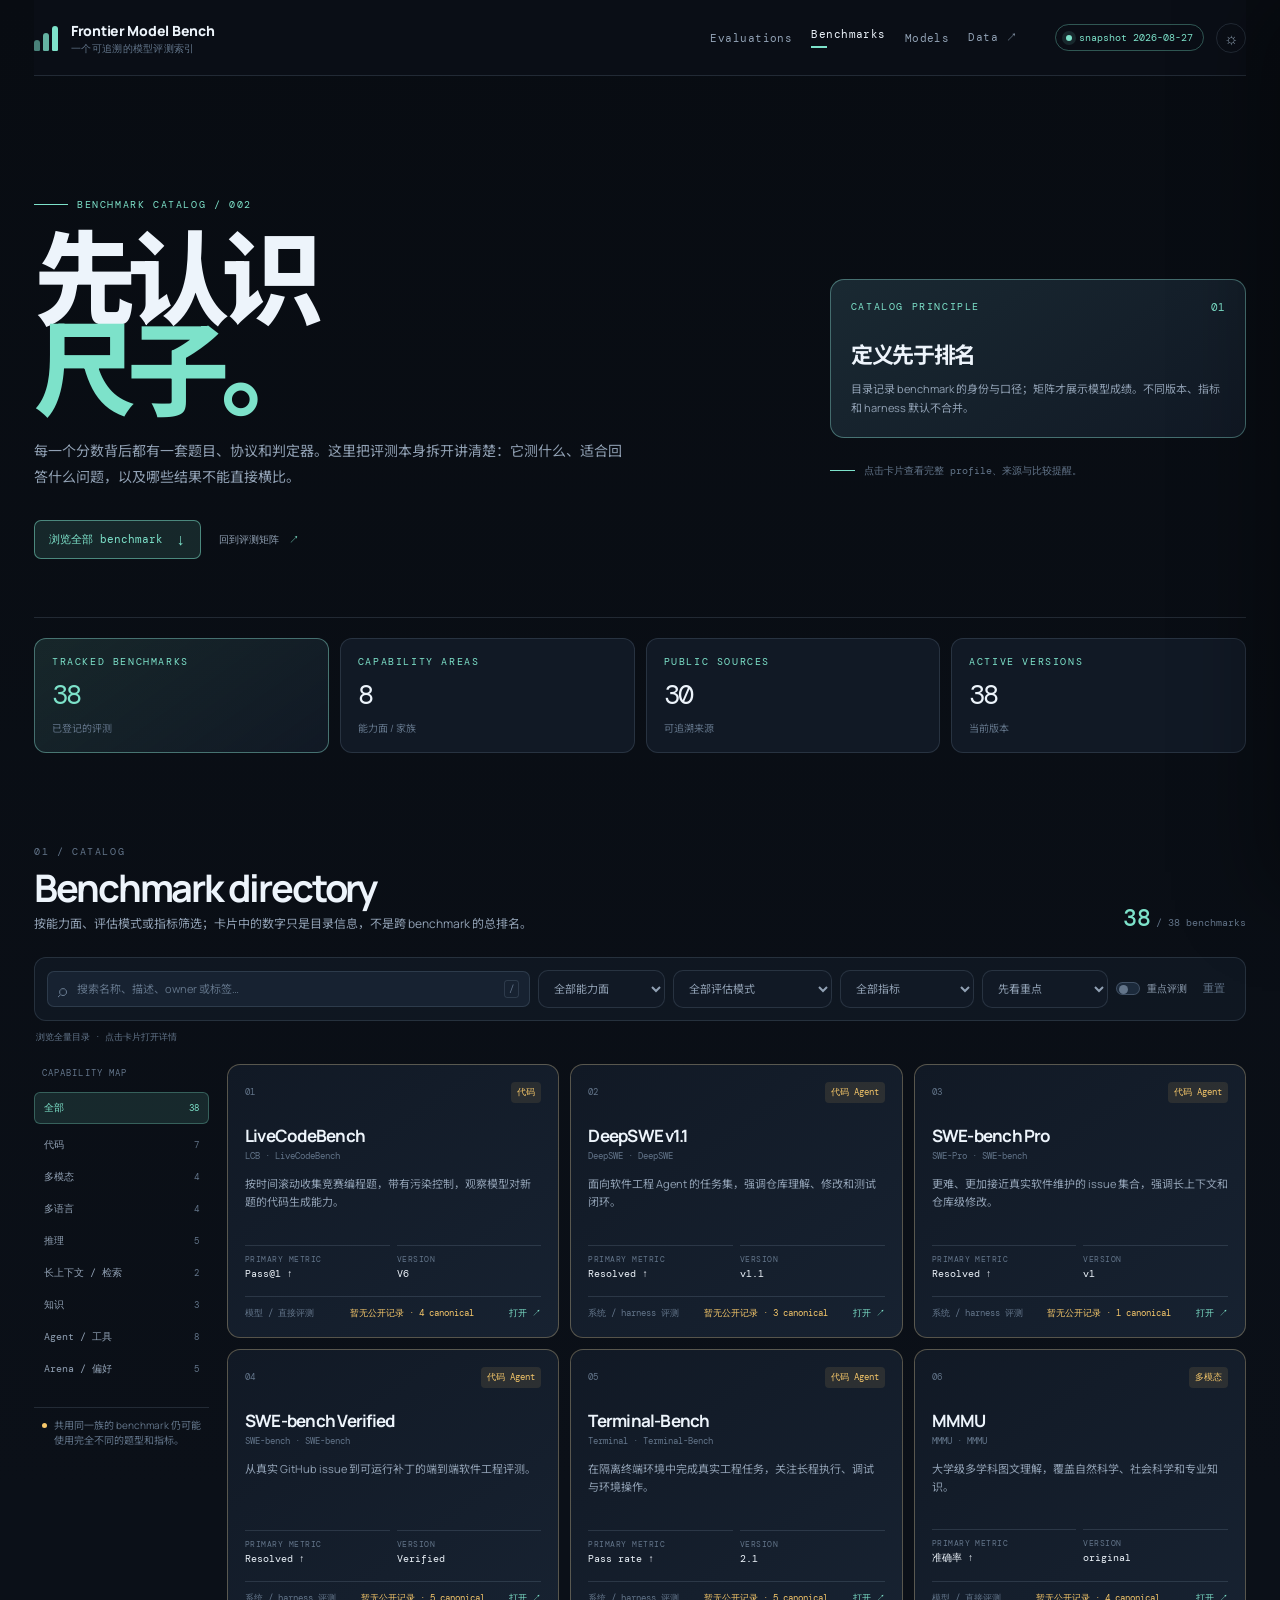
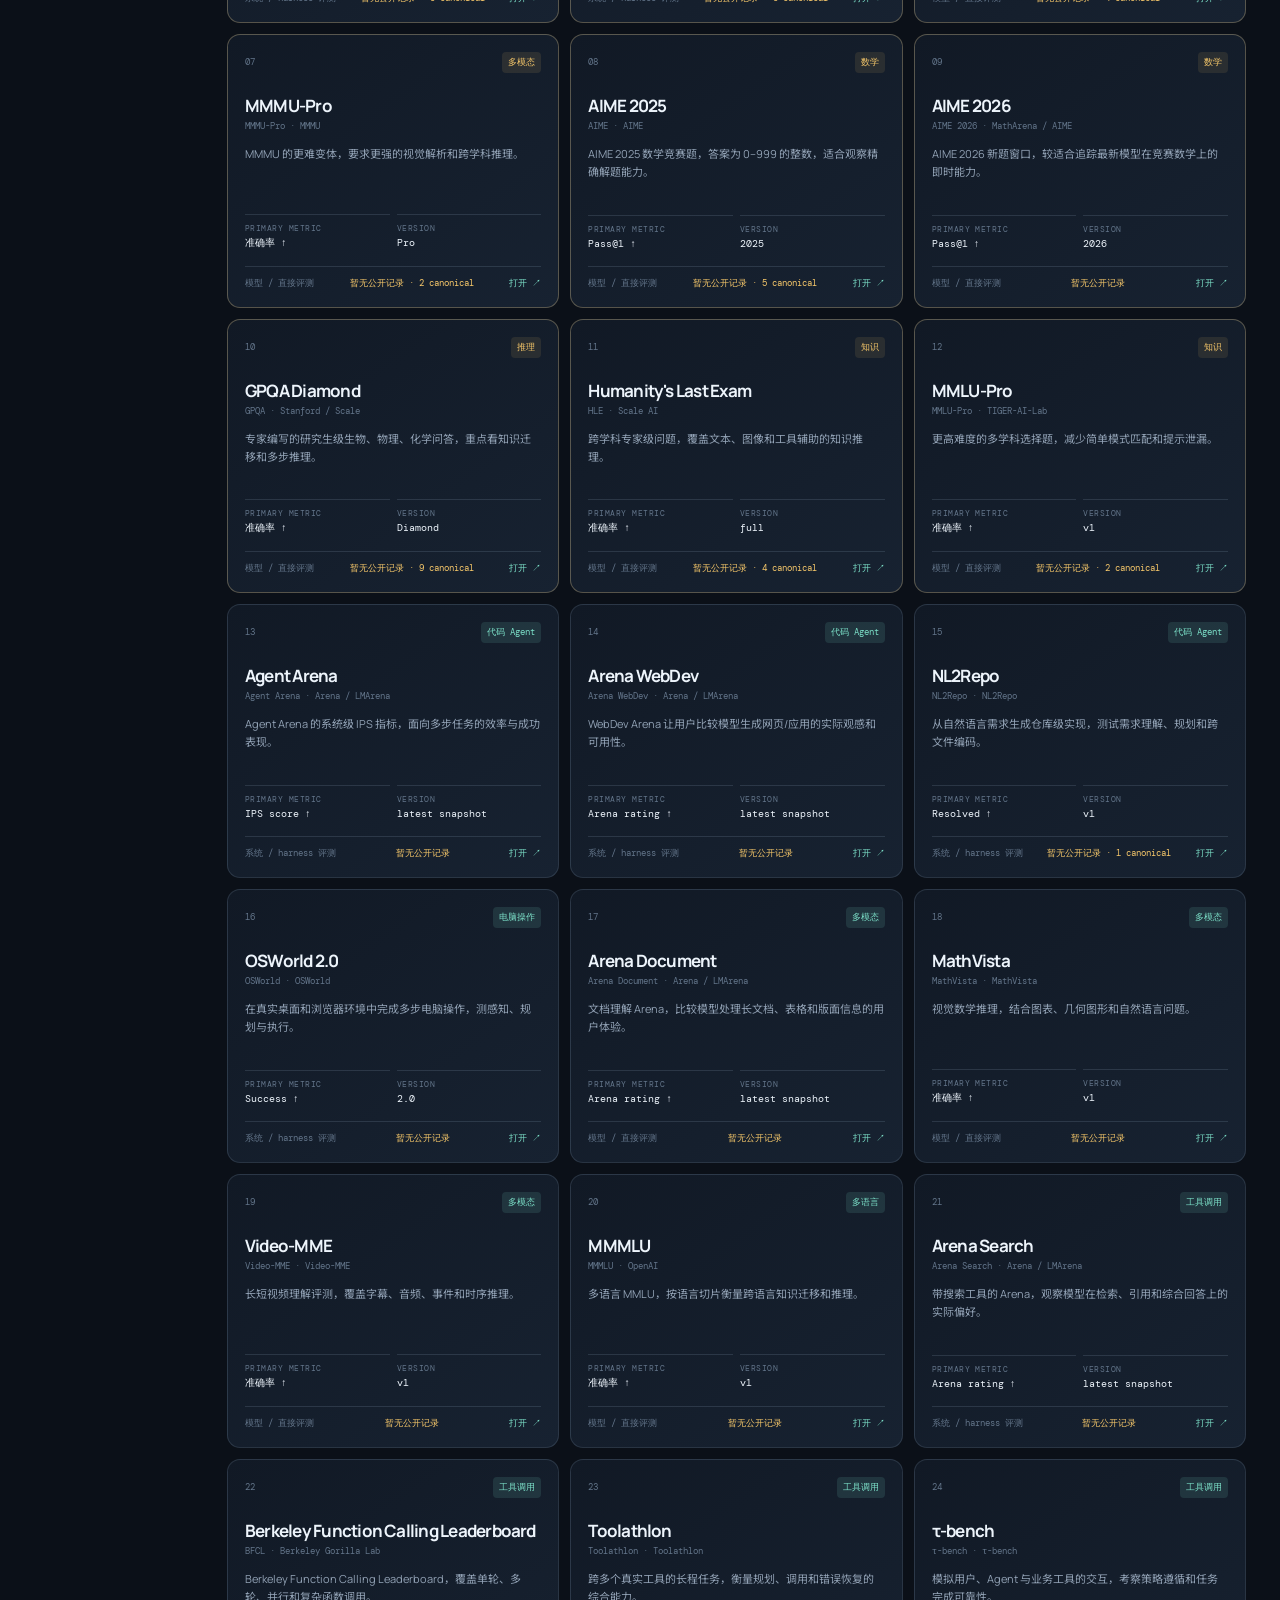
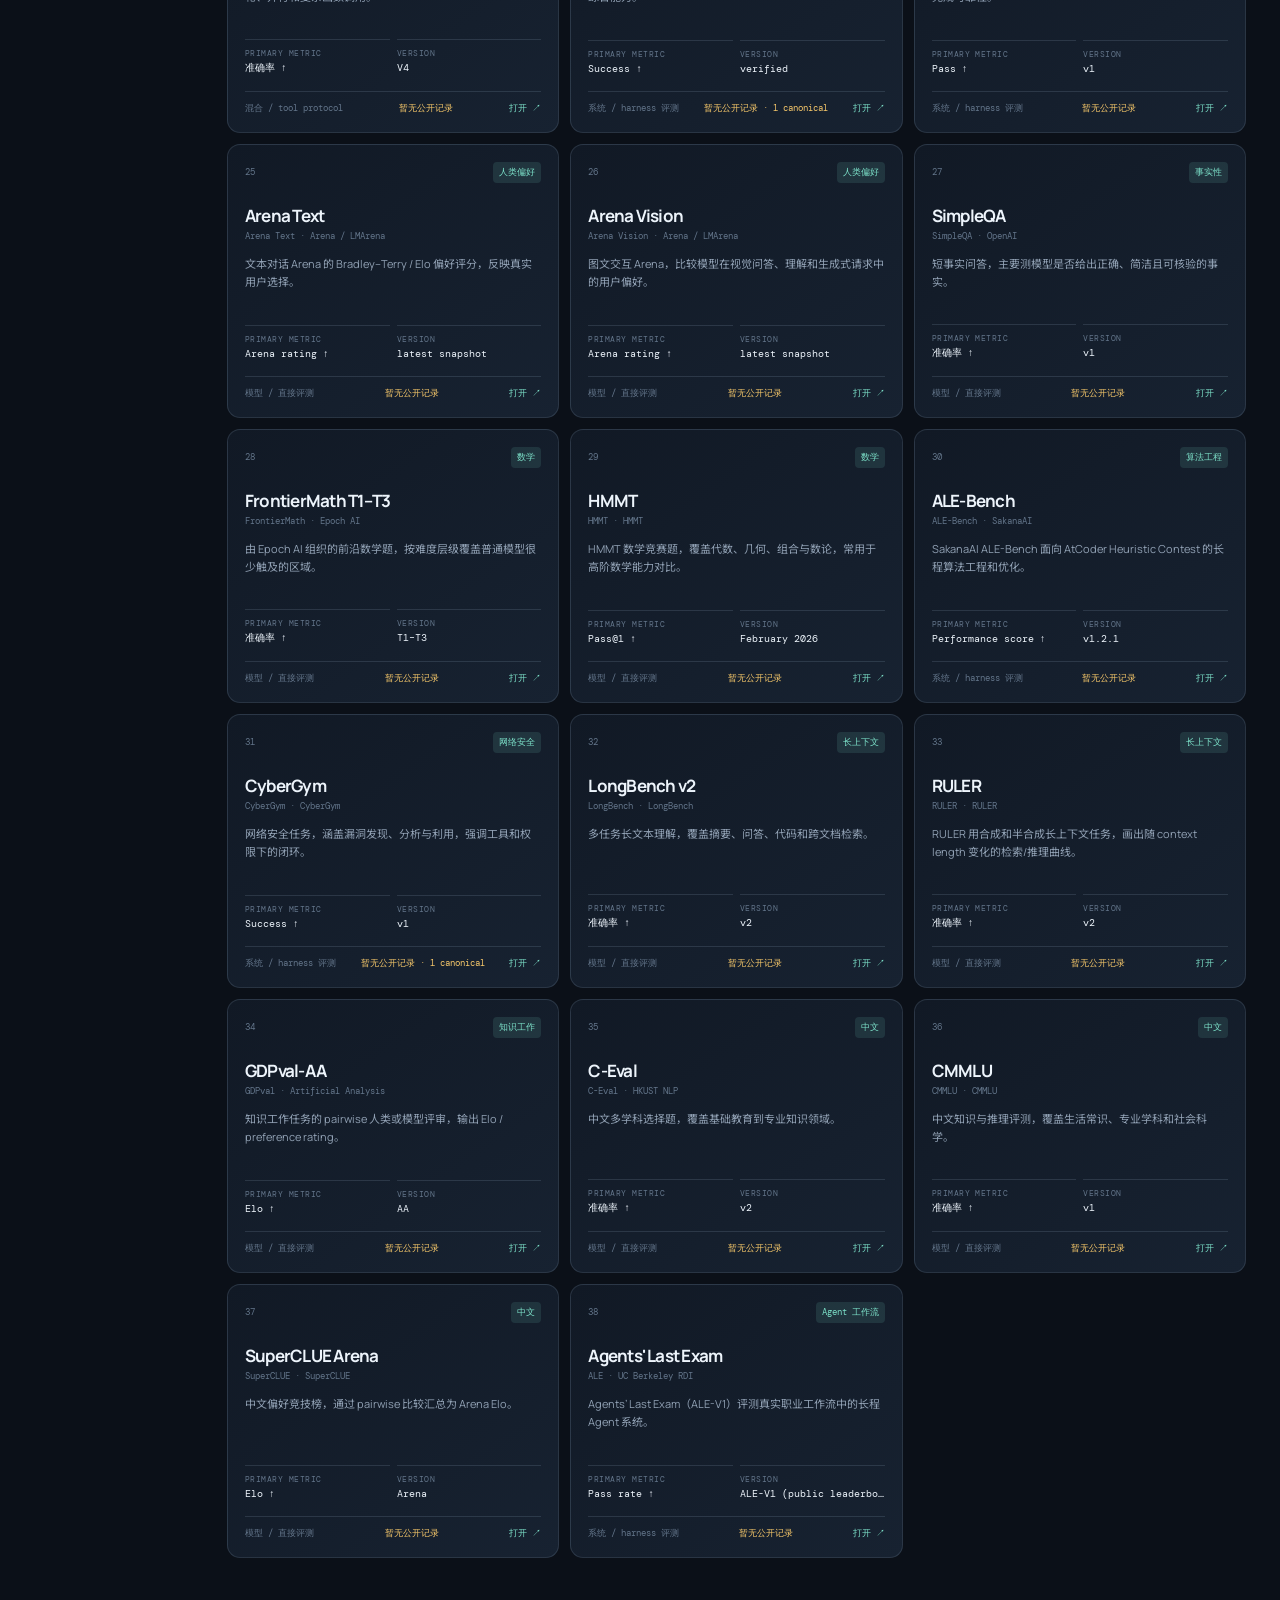
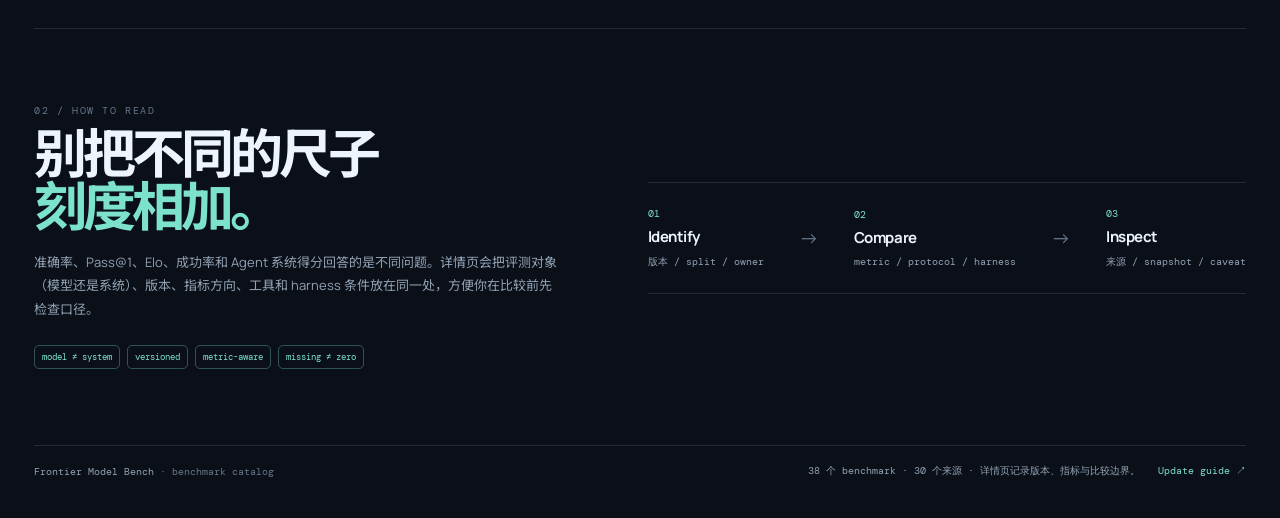
==== benchmarks.html @ 1ffde603 "Add benchmark and model directory pages" ====
<!doctype html>
<html lang="zh-CN">
  <head>
    <meta charset="utf-8" />
    <meta name="viewport" content="width=device-width, initial-scale=1" />
    <meta name="description" content="Frontier Model Bench benchmark catalog：了解每个 benchmark 测什么、怎么测，以及分数如何比较。" />
    <meta name="theme-color" content="#0c111d" />
    <title>Benchmarks · Frontier Model Bench</title>
    <link rel="preconnect" href="https://fonts.googleapis.com" />
    <link rel="preconnect" href="https://fonts.gstatic.com" crossorigin />
    <link href="https://fonts.googleapis.com/css2?family=DM+Mono:wght@400;500&family=Manrope:wght@400;500;600;700;800&family=Noto+Sans+SC:wght@400;500;600;700;800&display=swap" rel="stylesheet" />
    <link rel="stylesheet" href="styles.css" />
    <link rel="stylesheet" href="benchmarks.css" />
  </head>
  <body class="benchmark-catalog-page">
    <div class="app-shell bench-app-shell">
      <header class="topbar bench-topbar">
        <a class="brand" href="index.html" aria-label="Frontier Model Bench 首页">
          <span class="brand-mark" aria-hidden="true"><i></i><i></i><i></i></span>
          <span>
            <span class="brand-name">Frontier Model Bench</span>
            <span class="brand-caption">一个可追溯的模型评测索引</span>
          </span>
        </a>
        <nav class="topnav bench-nav" aria-label="主导航">
          <a href="index.html#matrix">Evaluations</a>
          <a class="active" href="benchmarks.html" aria-current="page">Benchmarks</a>
          <a href="models.html">Models</a>
          <a href="data/derived/site.json" target="_blank" rel="noreferrer">Data ↗</a>
        </nav>
        <div class="top-actions">
          <span id="catalogFreshness" class="freshness-pill"><span class="status-dot"></span><span>catalog snapshot</span></span>
          <button id="themeToggle" class="icon-button" type="button" aria-label="切换颜色主题" title="切换颜色主题">☼</button>
        </div>
      </header>

      <main id="top">
        <section class="bench-hero" aria-labelledby="benchPageTitle">
          <div class="bench-hero-copy">
            <p class="eyebrow"><span class="eyebrow-line"></span>BENCHMARK CATALOG / 002</p>
            <h1 id="benchPageTitle">先认识<br /><em>尺子。</em></h1>
            <p class="bench-hero-lede">每一个分数背后都有一套题目、协议和判定器。这里把评测本身拆开讲清楚：它测什么、适合回答什么问题，以及哪些结果不能直接横比。</p>
            <div class="bench-hero-actions">
              <a class="accent-button" href="#catalog">浏览全部 benchmark <span>↓</span></a>
              <a class="quiet-link" href="index.html#matrix">回到评测矩阵 <span>↗</span></a>
            </div>
          </div>
          <div class="bench-hero-aside">
            <div class="catalog-signal-card">
              <div class="catalog-signal-top"><span class="signal-label">CATALOG PRINCIPLE</span><span class="catalog-signal-mark">01</span></div>
              <strong>定义先于排名</strong>
              <p>目录记录 benchmark 的身份与口径；矩阵才展示模型成绩。不同版本、指标和 harness 默认不合并。</p>
            </div>
            <div class="catalog-mini-note"><span class="mini-rule"></span><span>点击卡片查看完整 profile、来源与比较提醒。</span></div>
          </div>
        </section>

        <section class="bench-stat-grid" aria-label="benchmark 目录摘要">
          <article class="bench-stat-card bench-stat-primary"><span class="stat-kicker">TRACKED BENCHMARKS</span><strong id="catalogCount">—</strong><span>已登记的评测</span></article>
          <article class="bench-stat-card"><span class="stat-kicker">CAPABILITY AREAS</span><strong id="familyCount">—</strong><span>能力面 / 家族</span></article>
          <article class="bench-stat-card"><span class="stat-kicker">PUBLIC SOURCES</span><strong id="sourceCount">—</strong><span>可追溯来源</span></article>
          <article class="bench-stat-card"><span class="stat-kicker">ACTIVE VERSIONS</span><strong id="activeVersionCount">—</strong><span>当前版本</span></article>
        </section>

        <section id="catalog" class="bench-catalog-section" aria-labelledby="catalogTitle">
          <div class="section-heading bench-heading">
            <div>
              <p class="section-index">01 / CATALOG</p>
              <h2 id="catalogTitle">Benchmark directory</h2>
              <p class="section-subtitle">按能力面、评估模式或指标筛选；卡片中的数字只是目录信息，不是跨 benchmark 的总排名。</p>
            </div>
            <div class="catalog-count-wrap"><strong id="visibleCount">—</strong><span> / <span id="totalCount">—</span> benchmarks</span></div>
          </div>

          <div class="bench-toolbar" aria-label="benchmark 筛选与排序">
            <label class="bench-search"><span class="search-icon" aria-hidden="true">⌕</span><input id="benchSearch" type="search" placeholder="搜索名称、描述、owner 或标签…" autocomplete="off" /><kbd>/</kbd></label>
            <label class="select-wrap"><span class="sr-only">能力面</span><select id="categoryFilter"><option value="all">所有能力面</option></select></label>
            <label class="select-wrap"><span class="sr-only">评估模式</span><select id="modeFilter"><option value="all">所有评估模式</option></select></label>
            <label class="select-wrap"><span class="sr-only">主指标</span><select id="metricFilter"><option value="all">所有指标</option></select></label>
            <label class="select-wrap"><span class="sr-only">排序</span><select id="sortFilter"><option value="featured">先看重点</option><option value="name">按名称</option><option value="family">按能力面</option><option value="evidence">按公开记录</option><option value="sources">按来源数量</option></select></label>
            <label class="bench-toggle"><input id="featuredOnly" type="checkbox" /><span class="toggle-ui"></span><span>重点评测</span></label>
            <button id="resetFilters" class="text-button" type="button">重置</button>
          </div>

          <div id="activeFilters" class="bench-active-filters" aria-live="polite"></div>

          <div class="bench-catalog-layout">
            <aside class="family-rail" aria-label="能力面快速筛选">
              <div class="family-rail-label">CAPABILITY MAP</div>
              <button class="family-chip active" type="button" data-family="all"><span>全部</span><b id="familyAllCount">—</b></button>
              <div id="familyRail"></div>
              <div class="family-rail-note"><span class="rail-dot"></span><span>共用同一族的 benchmark 仍可能使用完全不同的题型和指标。</span></div>
            </aside>
            <div class="bench-results">
              <div id="benchmarkGrid" class="benchmark-grid" aria-live="polite"></div>
              <div id="emptyState" class="bench-empty" hidden>
                <span class="empty-icon">∅</span>
                <h3>没有匹配的 benchmark</h3>
                <p>试试清空搜索词，或放宽筛选条件。</p>
                <button id="emptyReset" class="outline-button" type="button">清空筛选</button>
              </div>
            </div>
          </div>
        </section>

        <section class="bench-reading-section" aria-labelledby="readingTitle">
          <div class="bench-reading-copy">
            <p class="section-index">02 / HOW TO READ</p>
            <h2 id="readingTitle">别把不同的尺子<br /><em>刻度相加。</em></h2>
            <p>准确率、Pass@1、Elo、成功率和 Agent 系统得分回答的是不同问题。详情页会把评测对象（模型还是系统）、版本、指标方向、工具和 harness 条件放在同一处，方便你在比较前先检查口径。</p>
            <div class="method-tags"><span>model ≠ system</span><span>versioned</span><span>metric-aware</span><span>missing ≠ zero</span></div>
          </div>
          <div class="bench-reading-flow" aria-label="阅读 benchmark 详情的三个步骤">
            <div class="reading-step"><span>01</span><strong>Identify</strong><small>版本 / split / owner</small></div><div class="flow-arrow">→</div>
            <div class="reading-step"><span>02</span><strong>Compare</strong><small>metric / protocol / harness</small></div><div class="flow-arrow">→</div>
            <div class="reading-step"><span>03</span><strong>Inspect</strong><small>来源 / snapshot / caveat</small></div>
          </div>
        </section>

        <footer class="footer bench-footer">
          <span>Frontier Model Bench <span class="muted">· benchmark catalog</span></span>
          <span id="footerStatus">目录是可更新的索引；点击卡片查看来源与比较边界。</span>
          <a href="README.md">Update guide ↗</a>
        </footer>
      </main>
    </div>

    <div id="drawerBackdrop" class="bench-drawer-backdrop" hidden></div>
    <aside id="detailDrawer" class="bench-detail-drawer" aria-labelledby="drawerTitle" aria-hidden="true">
      <div class="bench-drawer-head"><span class="drawer-kicker">BENCHMARK PROFILE</span><button id="closeDrawer" class="close-button" type="button" aria-label="关闭详情">×</button></div>
      <div id="drawerContent" class="bench-drawer-content"></div>
    </aside>
    <div id="toast" class="toast" role="status" aria-live="polite"></div>
    <script src="benchmarks.js?v=20260827" defer></script>
  </body>
</html>
---- styles.css ----
:root {
  color-scheme: dark;
  --bg: #0b1018;
  --bg-deep: #080c12;
  --surface: #111925;
  --surface-2: #172231;
  --surface-3: #1c2a3b;
  --text: #edf4fb;
  --muted: #91a1b4;
  --muted-2: #63758a;
  --line: rgba(161, 183, 208, 0.16);
  --line-strong: rgba(161, 183, 208, 0.28);
  --accent: #7de2ca;
  --accent-strong: #34c8aa;
  --accent-soft: rgba(125, 226, 202, 0.12);
  --yellow: #f7c86a;
  --red: #ff8f8f;
  --shadow: 0 24px 80px rgba(0, 0, 0, 0.28);
  --radius: 18px;
  --mono: "DM Mono", ui-monospace, SFMono-Regular, Menlo, monospace;
  --sans: "Manrope", "Noto Sans SC", -apple-system, BlinkMacSystemFont, "Segoe UI", sans-serif;
}

:root.light {
  color-scheme: light;
  --bg: #f3f6f8;
  --bg-deep: #e9eef2;
  --surface: #ffffff;
  --surface-2: #f7fafb;
  --surface-3: #edf3f4;
  --text: #12202b;
  --muted: #61717f;
  --muted-2: #8a99a6;
  --line: rgba(18, 32, 43, 0.12);
  --line-strong: rgba(18, 32, 43, 0.22);
  --accent: #117d6d;
  --accent-strong: #0d9a83;
  --accent-soft: rgba(17, 125, 109, 0.1);
  --yellow: #ad7114;
  --red: #bd4848;
  --shadow: 0 20px 60px rgba(30, 52, 68, 0.12);
}

* { box-sizing: border-box; }
[hidden] { display: none !important; }
html { scroll-behavior: smooth; }
body {
  margin: 0;
  min-width: 320px;
  background:
    radial-gradient(900px 420px at 75% -10%, rgba(57, 173, 156, 0.12), transparent 70%),
    linear-gradient(180deg, var(--bg-deep), var(--bg) 28%, var(--bg));
  color: var(--text);
  font-family: var(--sans);
  line-height: 1.5;
}

a { color: inherit; text-decoration: none; }
button, input, select { font: inherit; }
button { color: inherit; }
.sr-only {
  position: absolute; width: 1px; height: 1px; padding: 0; margin: -1px;
  overflow: hidden; clip: rect(0, 0, 0, 0); white-space: nowrap; border: 0;
}

.app-shell { width: min(1440px, 100%); margin: 0 auto; padding: 0 34px 52px; }
.topbar {
  height: 76px; display: flex; align-items: center; gap: 28px;
  border-bottom: 1px solid var(--line); position: sticky; top: 0; z-index: 10;
  background: color-mix(in srgb, var(--bg) 86%, transparent); backdrop-filter: blur(18px);
}
.brand { display: inline-flex; align-items: center; gap: 11px; min-width: 260px; }
.brand-mark { width: 26px; height: 26px; display: inline-flex; align-items: end; gap: 3px; }
.brand-mark i { display: block; width: 6px; border-radius: 5px 5px 2px 2px; background: var(--accent); }
.brand-mark i:nth-child(1) { height: 11px; opacity: .55; }
.brand-mark i:nth-child(2) { height: 18px; opacity: .78; }
.brand-mark i:nth-child(3) { height: 25px; }
.brand-name { display: block; font-size: 14px; font-weight: 800; letter-spacing: -.02em; }
.brand-caption { display: block; color: var(--muted-2); font: 10px var(--mono); letter-spacing: .03em; margin-top: 1px; }
.topnav { display: flex; align-items: center; gap: 22px; margin-left: auto; }
.topnav a { color: var(--muted); font: 11px var(--mono); letter-spacing: .04em; transition: color .2s ease; }
.topnav a:hover, .topnav a.active { color: var(--text); }
.topnav a.active::after { content: ""; display: block; width: 16px; height: 2px; margin-top: 5px; background: var(--accent); }
.top-actions { display: flex; align-items: center; gap: 12px; margin-left: 10px; }
.freshness-pill { display: inline-flex; align-items: center; gap: 7px; color: var(--accent); font: 10px var(--mono); border: 1px solid color-mix(in srgb, var(--accent) 34%, transparent); border-radius: 999px; padding: 6px 10px; white-space: nowrap; }
.status-dot { width: 6px; height: 6px; border-radius: 50%; background: var(--accent); box-shadow: 0 0 0 4px var(--accent-soft); }
.icon-button { width: 30px; height: 30px; border: 1px solid var(--line); border-radius: 50%; background: transparent; cursor: pointer; color: var(--muted); transition: all .2s ease; }
.icon-button:hover { color: var(--text); border-color: var(--line-strong); background: var(--surface-2); }

main { padding-top: 54px; }
.hero { display: grid; grid-template-columns: minmax(0, 1.45fr) minmax(280px, .55fr); gap: 80px; padding: 38px 0 48px; border-bottom: 1px solid var(--line); }
.eyebrow, .section-index, .stat-kicker, .meta-label, .signal-label, .drawer-kicker { color: var(--accent); font: 10px var(--mono); letter-spacing: .16em; text-transform: uppercase; }
.eyebrow { display: flex; align-items: center; gap: 9px; margin: 0 0 22px; }
.eyebrow-line { display: inline-block; width: 34px; height: 1px; background: var(--accent); }
h1, h2, h3, p { margin-top: 0; }
h1 { margin-bottom: 20px; font-size: clamp(44px, 6.2vw, 86px); line-height: .98; letter-spacing: -.075em; font-weight: 800; }
h1 em { color: var(--accent); font-style: normal; }
.hero-lede { max-width: 570px; color: var(--muted); font-size: 15px; line-height: 1.75; margin-bottom: 30px; }
.hero-meta { display: flex; align-items: center; gap: 18px; }
.meta-item { display: flex; align-items: baseline; gap: 9px; }
.meta-item strong { color: var(--text); font: 12px var(--mono); font-weight: 500; }
.meta-divider { width: 1px; height: 16px; background: var(--line-strong); }
.hero-aside { align-self: end; padding-bottom: 5px; }
.signal-card { padding: 17px 18px 16px; border: 1px solid var(--line); border-radius: var(--radius); background: linear-gradient(145deg, var(--surface-2), color-mix(in srgb, var(--surface) 80%, transparent)); box-shadow: var(--shadow); }
.signal-top { display: flex; justify-content: space-between; align-items: center; margin-bottom: 13px; }
.signal-value { color: var(--text); font: 16px var(--mono); }
.quality-track { height: 5px; border-radius: 99px; background: var(--surface-3); overflow: hidden; }
.quality-track span { display: block; width: 0; height: 100%; border-radius: inherit; background: linear-gradient(90deg, var(--accent-strong), var(--accent)); transition: width .45s ease; }
.signal-card p { color: var(--muted); font-size: 11px; line-height: 1.6; margin: 12px 0 0; }
.quick-links { display: flex; flex-wrap: wrap; gap: 10px 20px; margin-top: 22px; }
.quick-links a { color: var(--muted); font: 11px var(--mono); }
.quick-links a:hover { color: var(--accent); }

.stat-grid { display: grid; grid-template-columns: repeat(4, 1fr); gap: 1px; background: var(--line); border: 1px solid var(--line); border-top: 0; }
.stat-card { min-height: 112px; padding: 20px 22px; background: var(--surface); }
.stat-card strong { display: block; margin: 8px 0 2px; font-size: 31px; line-height: 1; letter-spacing: -.06em; font-weight: 700; }
.stat-note { color: var(--muted); font-size: 11px; }
.stat-primary strong { color: var(--accent); }

.workspace-section, .spotlight-section, .method-section { padding-top: 76px; }
.section-heading { display: flex; align-items: end; justify-content: space-between; gap: 24px; margin-bottom: 26px; }
.section-index { margin-bottom: 10px; color: var(--muted-2); }
h2 { margin-bottom: 8px; font-size: clamp(25px, 3vw, 38px); line-height: 1.05; letter-spacing: -.055em; }
.section-subtitle { margin: 0; color: var(--muted); font-size: 12px; }
.view-switcher { display: flex; border-bottom: 1px solid var(--line); }
.view-tab { padding: 8px 12px 9px; border: 0; border-bottom: 2px solid transparent; background: transparent; color: var(--muted); font: 11px var(--mono); cursor: pointer; }
.view-tab:hover, .view-tab.active { color: var(--text); border-bottom-color: var(--accent); }

/* Two complementary reading modes: release-level model atlas and
   protocol-level system runs.  The original matrix/card styles remain the
   visual baseline; these additions only introduce the extra hierarchy. */
.workspace-tabs { display: flex; align-items: end; gap: 20px; flex-wrap: wrap; }
.mode-switcher { display: flex; align-items: center; gap: 3px; padding: 3px; border: 1px solid var(--line); border-radius: 10px; background: var(--surface-2); }
.mode-tab { border: 0; border-radius: 7px; padding: 8px 11px; background: transparent; color: var(--muted); font: 11px var(--mono); cursor: pointer; transition: color .2s, background .2s, box-shadow .2s; }
.mode-tab:hover { color: var(--text); }
.mode-tab.active { color: var(--bg); background: var(--accent); box-shadow: 0 4px 12px color-mix(in srgb, var(--accent) 18%, transparent); }
.run-only-control[hidden], .preset-hint[hidden] { display: none; }
.preset-select select { min-width: 168px; }
.preset-hint { margin: -3px 0 13px; color: var(--muted-2); font: 10px var(--mono); line-height: 1.6; }
.coverage-note { margin: -1px 0 15px; color: var(--muted-2); font: 10px var(--mono); line-height: 1.7; }
.coverage-note a { color: var(--accent); text-decoration: none; }
.coverage-note a:hover { text-decoration: underline; }
.catalog-badge { color: var(--yellow); border-color: color-mix(in srgb, var(--yellow) 34%, transparent); }
.system-run-badge { color: var(--accent); border-color: color-mix(in srgb, var(--accent) 30%, transparent); }
.catalog-only-card { border-style: dashed; }
.card-empty-note { margin: 0; color: var(--muted-2); font-size: 11px; line-height: 1.6; }

.runs-panel { position: relative; }
.run-summary { display: flex; align-items: center; gap: 16px; min-height: 29px; margin-bottom: 10px; color: var(--muted-2); font: 10px var(--mono); }
.run-summary strong { color: var(--accent); font-size: 13px; font-weight: 500; }
.summary-dot { display: inline-block; width: 6px; height: 6px; margin-right: 6px; border-radius: 50%; background: var(--yellow); vertical-align: 1px; }
.run-table-frame { position: relative; border: 1px solid var(--line); border-radius: 14px; overflow: hidden; background: var(--surface); box-shadow: var(--shadow); }
.run-table { width: 100%; min-width: 980px; border-collapse: collapse; table-layout: fixed; }
.run-table th, .run-table td { border-right: 1px solid var(--line); border-bottom: 1px solid var(--line); }
.run-table th:last-child, .run-table td:last-child { border-right: 0; }
.run-table tbody tr:last-child td { border-bottom: 0; }
.run-table thead th { height: 48px; padding: 9px 11px; text-align: left; background: var(--surface-2); color: var(--muted-2); font: 9px var(--mono); letter-spacing: .06em; }
.run-table thead th:nth-child(3), .run-table thead th:last-child { text-align: center; }
.run-table thead th:nth-child(1) { width: 235px; }
.run-table thead th:nth-child(2) { width: 145px; }
.run-table thead th:nth-child(3) { width: 94px; }
.run-table thead th:nth-child(4) { width: 250px; }
.run-table thead th:nth-child(5) { width: 138px; }
.run-table thead th:nth-child(6) { width: 56px; }
.run-table tbody tr { cursor: pointer; transition: background .18s; }
.run-table tbody tr:hover, .run-table tbody tr:focus-visible { outline: 0; background: var(--surface-2); }
.run-table td { min-height: 69px; padding: 10px 11px; color: var(--muted); font-size: 11px; vertical-align: middle; }
.run-table .run-model-cell { padding-top: 8px; padding-bottom: 8px; }
.run-table .run-model-cell .model-badges { margin-top: 6px; }
.run-table td > small, .run-benchmark-name + small { display: block; margin-top: 4px; color: var(--muted-2); font: 9px var(--mono); }
.run-benchmark-name { color: var(--text); font-size: 11px; font-weight: 600; }
.run-score-cell { text-align: center; }
.run-score-cell strong { display: block; color: var(--accent); font: 15px var(--mono); font-weight: 500; }
.run-score-cell small { display: block; margin-top: 3px; color: var(--muted-2); font: 9px var(--mono); }
.run-score-cell.score-mid strong { color: var(--yellow); }
.run-score-cell.score-low strong { color: var(--red); }
.run-score-cell.score-missing strong { color: var(--muted-2); }
.run-badges { display: flex; gap: 5px; flex-wrap: wrap; align-items: center; }
.run-badge { display: inline-flex; max-width: 190px; overflow: hidden; align-items: center; border: 1px solid var(--line); border-radius: 999px; padding: 3px 7px; color: var(--muted); font: 9px var(--mono); text-overflow: ellipsis; white-space: nowrap; }
.harness-badge { color: var(--accent); border-color: color-mix(in srgb, var(--accent) 30%, transparent); background: var(--accent-soft); }
.protocol-badge { color: var(--muted); background: var(--surface-2); }
.run-table .status-badge { margin-bottom: 2px; }
.run-date { display: block; color: var(--muted-2); font: 9px var(--mono); }
.run-source-cell { text-align: center; }
.run-cards-grid { display: grid; grid-template-columns: repeat(2, minmax(0, 1fr)); gap: 12px; }
.run-card { min-width: 0; border: 1px solid var(--line); border-radius: 14px; padding: 16px; background: var(--surface); cursor: pointer; transition: transform .2s, border-color .2s, box-shadow .2s; }
.run-card:hover, .run-card:focus-visible { outline: 0; transform: translateY(-2px); border-color: color-mix(in srgb, var(--accent) 50%, transparent); box-shadow: var(--shadow); }
.run-card-top { display: flex; align-items: start; justify-content: space-between; gap: 10px; }
.run-card-top .model-badges { margin-top: 6px; }
.run-card-score { flex: 0 0 auto; color: var(--accent); font: 23px var(--mono); font-weight: 500; text-align: right; }
.run-card-score small { display: block; color: var(--muted-2); font-size: 9px; }
.run-card-score.score-mid { color: var(--yellow); }
.run-card-score.score-low { color: var(--red); }
.run-card-score.score-neutral { color: var(--yellow); }
.run-card-score.score-missing { color: var(--muted-2); }
.run-card-benchmark { display: flex; align-items: baseline; justify-content: space-between; gap: 10px; margin: 18px 0 10px; padding-top: 11px; border-top: 1px solid var(--line); }
.run-card-benchmark span { color: var(--text); font-size: 12px; font-weight: 600; }
.run-card-benchmark small { color: var(--muted-2); font: 9px var(--mono); }
.run-card-note { margin: 12px 0 0; color: var(--muted-2); font-size: 10px; line-height: 1.6; }
.drawer-run-list { display: grid; gap: 6px; }
.drawer-run-link { display: flex; align-items: center; justify-content: space-between; gap: 10px; width: 100%; border: 1px solid var(--line); border-radius: 7px; padding: 8px 10px; background: var(--surface-2); color: var(--muted); text-align: left; cursor: pointer; }
.drawer-run-link:hover { color: var(--text); border-color: var(--accent); }
.drawer-run-link span { overflow: hidden; font: 10px var(--mono); text-overflow: ellipsis; white-space: nowrap; }
.drawer-run-link strong { color: var(--accent); font: 11px var(--mono); font-weight: 500; }
.run-drawer-score { border-color: color-mix(in srgb, var(--accent) 30%, var(--line)); }

.control-bar { display: flex; align-items: center; gap: 9px; flex-wrap: wrap; margin-bottom: 14px; }
.search-box { min-width: 240px; flex: 1 1 280px; display: flex; align-items: center; gap: 8px; height: 38px; padding: 0 10px 0 12px; border: 1px solid var(--line); border-radius: 10px; background: var(--surface); }
.search-box:focus-within { border-color: color-mix(in srgb, var(--accent) 65%, transparent); box-shadow: 0 0 0 3px var(--accent-soft); }
.search-icon { color: var(--muted-2); font-size: 18px; line-height: 1; }
.search-box input { min-width: 0; flex: 1; border: 0; outline: 0; background: transparent; color: var(--text); font-size: 12px; }
.search-box input::placeholder { color: var(--muted-2); }
kbd { color: var(--muted-2); border: 1px solid var(--line); border-radius: 4px; padding: 1px 5px; font: 10px var(--mono); }
.select-wrap { display: block; }
select { height: 38px; min-width: 126px; padding: 0 28px 0 11px; border: 1px solid var(--line); border-radius: 10px; outline: 0; background: var(--surface); color: var(--muted); font-size: 11px; cursor: pointer; }
select:focus { border-color: var(--accent); }
.sort-select select { min-width: 140px; }
.toggle-control { display: inline-flex; align-items: center; gap: 8px; height: 38px; padding: 0 10px; color: var(--muted); font-size: 11px; cursor: pointer; }
.toggle-control input { position: absolute; opacity: 0; pointer-events: none; }
.toggle-ui { width: 28px; height: 16px; border-radius: 99px; background: var(--surface-3); border: 1px solid var(--line-strong); position: relative; transition: all .2s; }
.toggle-ui::after { content: ""; position: absolute; top: 2px; left: 2px; width: 10px; height: 10px; border-radius: 50%; background: var(--muted); transition: transform .2s, background .2s; }
.toggle-control input:checked + .toggle-ui { background: var(--accent-soft); border-color: var(--accent); }
.toggle-control input:checked + .toggle-ui::after { transform: translateX(12px); background: var(--accent); }
.text-button { height: 38px; border: 0; background: transparent; color: var(--muted-2); font: 11px var(--mono); cursor: pointer; padding: 0 8px; }
.text-button:hover { color: var(--accent); }
.active-filters { display: flex; gap: 7px; min-height: 26px; flex-wrap: wrap; }
.filter-chip { display: inline-flex; align-items: center; gap: 5px; color: var(--accent); background: var(--accent-soft); border-radius: 999px; padding: 4px 8px; font: 10px var(--mono); }

.matrix-frame { position: relative; border: 1px solid var(--line); border-radius: 14px; overflow: hidden; background: var(--surface); box-shadow: var(--shadow); }
.matrix-scroll { overflow-x: auto; }
.matrix-table { width: 100%; min-width: 940px; border-collapse: collapse; table-layout: auto; }
.matrix-table th, .matrix-table td { border-right: 1px solid var(--line); border-bottom: 1px solid var(--line); }
.matrix-table th:last-child, .matrix-table td:last-child { border-right: 0; }
.matrix-table tbody tr:last-child td { border-bottom: 0; }
.matrix-table thead th { height: 58px; padding: 10px 9px; text-align: left; vertical-align: bottom; background: var(--surface-2); color: var(--muted-2); font: 9px var(--mono); letter-spacing: .05em; }
.matrix-table thead th:not(:first-child) { text-align: center; }
.matrix-table th:first-child, .matrix-table td:first-child { width: 215px; position: sticky; left: 0; z-index: 2; }
.matrix-table th:not(:first-child), .matrix-table td:not(:first-child) { width: 108px; min-width: 108px; }
.matrix-table thead th:first-child { z-index: 3; background: var(--surface-2); }
.matrix-table tbody td:first-child { background: var(--surface); }
.bench-head { display: flex; flex-direction: column; align-items: center; gap: 3px; }
.bench-head strong { color: var(--text); font: 11px var(--sans); letter-spacing: -.02em; }
.bench-head small { font-size: 9px; color: var(--muted-2); }
.model-cell { padding: 13px 14px; cursor: pointer; }
.model-cell:hover { background: var(--surface-2) !important; }
.model-line { display: flex; align-items: center; gap: 9px; }
.model-mark { width: 27px; height: 27px; flex: 0 0 27px; display: grid; place-items: center; border-radius: 8px; background: var(--surface-3); color: var(--accent); font: 12px var(--mono); font-weight: 500; }
.model-name { font-size: 12px; font-weight: 700; letter-spacing: -.02em; }
.model-provider { display: block; color: var(--muted-2); font-size: 10px; margin-top: 2px; }
.model-badges { display: flex; gap: 4px; margin: 8px 0 0 36px; flex-wrap: wrap; }
.model-badge { color: var(--muted-2); font: 9px var(--mono); border: 1px solid var(--line); border-radius: 4px; padding: 2px 5px; }
.score-cell { height: 73px; padding: 8px 6px; text-align: center; cursor: pointer; transition: background .18s; }
.score-cell:hover { background: var(--surface-3) !important; }
.score-value { display: block; font: 13px var(--mono); font-weight: 500; }
.score-unit { color: var(--muted-2); font: 9px var(--mono); }
.score-evidence { display: inline-flex; max-width: 100%; align-items: center; overflow: hidden; border: 1px solid var(--line); border-radius: 999px; padding: 2px 5px; color: var(--muted); font: 8px var(--mono); line-height: 1.25; text-overflow: ellipsis; white-space: nowrap; vertical-align: middle; }
.score-cell > .score-evidence { margin-top: 3px; }
.evidence-approved { color: var(--accent); border-color: color-mix(in srgb, var(--accent) 38%, transparent); background: var(--accent-soft); }
.evidence-reported { color: var(--yellow); border-color: color-mix(in srgb, var(--yellow) 38%, transparent); background: color-mix(in srgb, var(--yellow) 10%, transparent); }
.evidence-candidate { color: var(--yellow); border-color: color-mix(in srgb, var(--yellow) 42%, transparent); background: color-mix(in srgb, var(--yellow) 13%, transparent); }
.evidence-public { color: var(--yellow); border-color: color-mix(in srgb, var(--yellow) 46%, transparent); background: color-mix(in srgb, var(--yellow) 14%, transparent); }
.evidence-system { border-style: dashed; }
.score-run-hint { display: block; margin-top: 2px; color: var(--accent); font: 9px var(--mono); }
.score-setting { display: block; max-width: 96px; overflow: hidden; margin: 4px auto 0; color: var(--muted-2); font-size: 9px; text-overflow: ellipsis; white-space: nowrap; }
.source-chip { display: inline-grid; place-items: center; width: 15px; height: 15px; margin-left: 3px; border-radius: 4px; color: var(--bg); background: var(--accent); font: 9px var(--mono); vertical-align: 1px; }
.score-high { background: color-mix(in srgb, var(--accent) 12%, var(--surface)); }
.score-high .score-value { color: var(--accent); }
.score-mid { background: color-mix(in srgb, var(--yellow) 9%, var(--surface)); }
.score-mid .score-value { color: var(--yellow); }
.score-low { background: color-mix(in srgb, var(--red) 7%, var(--surface)); }
.score-low .score-value { color: var(--red); }
.score-neutral { background: color-mix(in srgb, var(--yellow) 5%, var(--surface)); }
.score-neutral .score-value { color: var(--yellow); }
.score-missing { color: var(--muted-2); }
.score-missing .score-value { color: var(--muted-2); font-size: 18px; }
.score-missing .score-setting { color: var(--muted-2); }
.empty-state { padding: 70px 20px; text-align: center; }
.empty-icon { color: var(--muted-2); font: 30px var(--mono); }
.empty-state h3 { margin: 8px 0 5px; font-size: 16px; }
.empty-state p { color: var(--muted); font-size: 12px; }
.outline-button { border: 1px solid var(--line-strong); border-radius: 8px; background: transparent; color: var(--muted); padding: 8px 12px; cursor: pointer; font-size: 11px; }
.outline-button:hover { border-color: var(--accent); color: var(--accent); }
.table-legend { display: flex; gap: 15px; align-items: center; flex-wrap: wrap; padding: 12px 4px 0; color: var(--muted-2); font: 10px var(--mono); }
.legend-dot { display: inline-block; width: 7px; height: 7px; margin-right: 5px; border-radius: 50%; }
.legend-dot.high { background: var(--accent); } .legend-dot.mid { background: var(--yellow); } .legend-dot.low { background: var(--red); }
.legend-dash { color: var(--muted); font-size: 14px; margin-right: 4px; vertical-align: -1px; }
.legend-spacer { flex: 1; }

.public-evidence-section { margin-top: 18px; border: 1px solid color-mix(in srgb, var(--yellow) 25%, var(--line)); border-radius: 13px; background: color-mix(in srgb, var(--yellow) 3%, var(--surface)); overflow: hidden; }
.public-evidence-heading { display: flex; align-items: end; justify-content: space-between; gap: 18px; padding: 15px 16px 12px; border-bottom: 1px solid var(--line); }
.public-evidence-heading h3 { margin: 0 0 4px; font-size: 15px; letter-spacing: -.03em; }
.public-evidence-heading p { max-width: 650px; margin: 0; color: var(--muted-2); font: 10px var(--mono); line-height: 1.6; }
.public-evidence-actions { display: inline-flex; align-items: center; gap: 10px; white-space: nowrap; }
.public-evidence-actions a { color: var(--accent); font: 10px var(--mono); text-decoration: none; }
.public-evidence-actions a:hover { text-decoration: underline; }
.public-evidence-list { display: grid; }
.public-evidence-row { display: grid; grid-template-columns: minmax(0, 1fr) minmax(220px, .65fr); gap: 14px; padding: 12px 16px; border-bottom: 1px solid var(--line); }
.public-evidence-row:last-child { border-bottom: 0; }
.public-evidence-title { display: flex; align-items: center; gap: 6px; min-width: 0; color: var(--text); font-size: 11px; }
.public-evidence-title strong { overflow: hidden; text-overflow: ellipsis; white-space: nowrap; }
.public-evidence-title span { color: var(--muted-2); font: 10px var(--mono); }
.public-evidence-meta { display: flex; align-items: center; gap: 7px; flex-wrap: wrap; margin-top: 7px; color: var(--muted-2); font: 9px var(--mono); }
.public-evidence-score { color: var(--yellow); font: 14px var(--mono); font-weight: 500; }
.public-evidence-source { min-width: 0; display: grid; gap: 3px; align-content: center; }
.public-evidence-source a { overflow: hidden; color: var(--accent); font: 10px var(--mono); text-overflow: ellipsis; white-space: nowrap; }
.public-evidence-source span, .public-evidence-source small { overflow: hidden; color: var(--muted-2); font: 9px var(--mono); text-overflow: ellipsis; white-space: nowrap; }
.evidence-legend { display: inline-flex; align-items: center; gap: 5px; }

.cards-grid { display: grid; grid-template-columns: repeat(3, minmax(0, 1fr)); gap: 12px; }
.model-card { border: 1px solid var(--line); border-radius: 14px; background: var(--surface); padding: 18px; cursor: pointer; transition: transform .2s, border-color .2s, box-shadow .2s; }
.model-card:hover { transform: translateY(-2px); border-color: color-mix(in srgb, var(--accent) 50%, transparent); box-shadow: var(--shadow); }
.card-top { display: flex; justify-content: space-between; align-items: start; gap: 12px; }
.card-score { color: var(--accent); font: 20px var(--mono); }
.card-score small { display: block; color: var(--muted-2); font-size: 9px; text-align: right; }
.mini-bars { display: grid; gap: 7px; margin-top: 20px; }
.mini-bar-row { display: grid; grid-template-columns: 76px 1fr 35px; align-items: center; gap: 8px; color: var(--muted); font-size: 10px; }
.mini-bar-track { height: 5px; border-radius: 99px; background: var(--surface-3); overflow: hidden; }
.mini-bar-track span { display: block; height: 100%; border-radius: inherit; background: var(--accent); }

.compact-heading { margin-bottom: 20px; }
.section-note { color: var(--muted-2); font: 10px var(--mono); }
.spotlight-grid { display: grid; grid-template-columns: repeat(3, 1fr); gap: 12px; }
.spotlight-card { min-height: 145px; border: 1px solid var(--line); border-radius: 14px; padding: 18px; background: linear-gradient(145deg, var(--surface), var(--surface-2)); }
.spotlight-kicker { color: var(--muted-2); font: 10px var(--mono); text-transform: uppercase; letter-spacing: .1em; }
.spotlight-card h3 { margin: 16px 0 8px; font-size: 17px; letter-spacing: -.04em; }
.spotlight-card p { color: var(--muted); font-size: 11px; line-height: 1.6; margin: 0; }
.spotlight-number { color: var(--accent); font: 23px var(--mono); }

.method-section { display: grid; grid-template-columns: minmax(0, .9fr) minmax(0, 1.1fr); gap: 70px; padding-bottom: 74px; }
.method-copy h2 { max-width: 480px; font-size: clamp(28px, 4vw, 48px); }
.method-copy > p:not(.section-index) { max-width: 505px; color: var(--muted); font-size: 13px; line-height: 1.8; }
.method-tags { display: flex; gap: 7px; flex-wrap: wrap; margin-top: 24px; }
.method-tags span { color: var(--accent); border: 1px solid color-mix(in srgb, var(--accent) 32%, transparent); border-radius: 5px; padding: 5px 7px; font: 9px var(--mono); }
.method-flow { align-self: center; display: flex; align-items: center; justify-content: space-between; gap: 8px; border-top: 1px solid var(--line); border-bottom: 1px solid var(--line); padding: 25px 0; }
.flow-step { display: grid; gap: 6px; min-width: 0; }
.flow-step span { color: var(--accent); font: 10px var(--mono); }
.flow-step strong { font-size: 16px; letter-spacing: -.03em; }
.flow-step small { color: var(--muted); font-size: 10px; }
.flow-arrow { color: var(--muted-2); font-size: 20px; }
.footer { display: flex; align-items: center; gap: 18px; border-top: 1px solid var(--line); padding-top: 18px; color: var(--muted); font: 10px var(--mono); }
.footer .muted { color: var(--muted-2); }
.footer #footerStatus { margin-left: auto; }
.footer a { color: var(--accent); }

.drawer-backdrop { position: fixed; inset: 0; z-index: 19; background: rgba(3, 7, 12, .58); backdrop-filter: blur(4px); }
.detail-drawer { position: fixed; z-index: 20; top: 0; right: 0; width: min(490px, 100%); height: 100dvh; overflow-y: auto; transform: translateX(102%); transition: transform .28s ease; border-left: 1px solid var(--line-strong); background: var(--surface); box-shadow: -30px 0 80px rgba(0, 0, 0, .35); }
.detail-drawer.open { transform: translateX(0); }
.drawer-head { display: flex; align-items: center; justify-content: space-between; padding: 21px 24px; border-bottom: 1px solid var(--line); position: sticky; top: 0; z-index: 2; background: color-mix(in srgb, var(--surface) 93%, transparent); backdrop-filter: blur(16px); }
.close-button { border: 0; background: transparent; color: var(--muted); font-size: 27px; line-height: 1; cursor: pointer; }
.close-button:hover { color: var(--text); }
.drawer-content { padding: 26px 24px 42px; }
.drawer-model-head { display: flex; align-items: center; gap: 13px; margin-bottom: 22px; }
.drawer-model-head .model-mark { width: 41px; height: 41px; font-size: 16px; }
.drawer-model-head h3 { margin: 0 0 3px; font-size: 24px; letter-spacing: -.05em; }
.drawer-model-head p { color: var(--muted); font-size: 11px; margin: 0; }
.drawer-score { padding: 18px; margin-bottom: 18px; border: 1px solid var(--line); border-radius: 13px; background: var(--surface-2); }
.drawer-score .big-score { color: var(--accent); font: 39px var(--mono); letter-spacing: -.07em; }
.drawer-score .big-score small { color: var(--muted); font-size: 12px; letter-spacing: 0; }
.drawer-score p { margin: 7px 0 0; color: var(--muted); font-size: 11px; }
.detail-section { margin-top: 24px; }
.detail-section h4 { color: var(--muted-2); font: 10px var(--mono); letter-spacing: .12em; text-transform: uppercase; margin: 0 0 10px; }
.detail-grid { display: grid; grid-template-columns: 1fr 1fr; gap: 1px; border: 1px solid var(--line); background: var(--line); }
.detail-item { min-width: 0; padding: 10px 12px; background: var(--surface-2); }
.detail-item label { display: block; color: var(--muted-2); font: 9px var(--mono); margin-bottom: 4px; }
.detail-item span { display: block; overflow: hidden; color: var(--text); font-size: 11px; text-overflow: ellipsis; white-space: nowrap; }
.detail-note { color: var(--muted); font-size: 12px; line-height: 1.7; }
.source-link { display: inline-flex; align-items: center; gap: 7px; color: var(--accent); font-size: 11px; word-break: break-all; }
.source-link:hover { text-decoration: underline; }
.evidence-disclaimer { margin: 0 0 10px; padding: 8px 10px; border-left: 2px solid var(--yellow); background: color-mix(in srgb, var(--yellow) 7%, transparent); color: var(--muted); font-size: 11px; line-height: 1.6; }
.evidence-details { border: 1px solid var(--line); border-radius: 9px; background: var(--surface-2); }
.evidence-details summary { padding: 9px 11px; color: var(--muted); font: 10px var(--mono); cursor: pointer; list-style-position: inside; }
.evidence-details summary:hover { color: var(--text); }
.evidence-list { display: grid; border-top: 1px solid var(--line); }
.evidence-row { padding: 11px; border-bottom: 1px solid var(--line); }
.evidence-row:last-child { border-bottom: 0; }
.evidence-row-head { display: flex; align-items: center; gap: 7px; min-width: 0; color: var(--text); }
.evidence-row-head strong { margin-left: auto; color: var(--yellow); font: 14px var(--mono); font-weight: 500; }
.evidence-row-head small { color: var(--muted-2); font: 9px var(--mono); }
.evidence-index { color: var(--muted-2); font: 9px var(--mono); }
.evidence-row-grid { display: grid; grid-template-columns: 1fr 1fr; gap: 7px 10px; margin-top: 9px; }
.evidence-row-grid > span { min-width: 0; display: grid; gap: 2px; }
.evidence-row-grid label { color: var(--muted-2); font: 8px var(--mono); text-transform: uppercase; letter-spacing: .05em; }
.evidence-row-grid em, .evidence-row-grid a { overflow: hidden; color: var(--muted); font: 9px var(--mono); font-style: normal; text-overflow: ellipsis; white-space: nowrap; }
.evidence-row-grid a { color: var(--accent); }
.evidence-row-grid a:hover { text-decoration: underline; }
.evidence-hash { word-break: break-all; }
.evidence-row-note { margin: 8px 0 0; color: var(--muted-2); font-size: 10px; line-height: 1.5; }
.status-badge { display: inline-block; border-radius: 4px; padding: 3px 6px; font: 9px var(--mono); }
.status-badge.approved { color: var(--accent); background: var(--accent-soft); }
.status-badge.demo { color: var(--yellow); background: color-mix(in srgb, var(--yellow) 12%, transparent); }
.status-badge.reported { color: var(--accent); background: var(--accent-soft); }
.status-badge.missing { color: var(--muted-2); background: var(--surface-3); }
.status-badge.conditional { color: var(--yellow); background: color-mix(in srgb, var(--yellow) 12%, transparent); }
.timeline { display: grid; gap: 8px; }
.timeline-row { display: grid; grid-template-columns: 72px 1fr auto; align-items: center; gap: 9px; font-size: 10px; }
.timeline-row span:first-child { color: var(--muted-2); font: 9px var(--mono); }
.timeline-track { height: 5px; border-radius: 99px; background: var(--surface-3); overflow: hidden; }
.timeline-track i { display: block; height: 100%; border-radius: inherit; background: var(--accent); }
.timeline-row strong { color: var(--text); font: 10px var(--mono); font-weight: 400; }
.copy-json { margin-top: 12px; border: 1px solid var(--line); border-radius: 8px; background: transparent; color: var(--muted); padding: 8px 10px; font: 10px var(--mono); cursor: pointer; }
.copy-json:hover { color: var(--accent); border-color: var(--accent); }
.toast { position: fixed; left: 50%; bottom: 25px; z-index: 30; transform: translate(-50%, 20px); opacity: 0; pointer-events: none; padding: 9px 13px; border: 1px solid var(--line-strong); border-radius: 8px; background: var(--surface-2); color: var(--text); font: 11px var(--mono); transition: all .2s ease; }
.toast.show { transform: translate(-50%, 0); opacity: 1; }

@media (max-width: 900px) {
  .app-shell { padding: 0 20px 38px; }
  .hero { gap: 36px; grid-template-columns: 1fr; }
  .hero-aside { max-width: 510px; }
  .method-section { gap: 34px; grid-template-columns: 1fr; }
  .spotlight-grid { grid-template-columns: 1fr 1fr; }
  .cards-grid { grid-template-columns: 1fr 1fr; }
  .workspace-tabs { align-items: stretch; flex-direction: column; gap: 13px; }
  .workspace-tabs .mode-switcher, .workspace-tabs .view-switcher { align-self: flex-start; }
  .run-cards-grid { grid-template-columns: 1fr 1fr; }
  .public-evidence-row { grid-template-columns: 1fr; gap: 8px; }
}

@media (max-width: 640px) {
  .topbar { height: 64px; gap: 10px; }
  .brand { min-width: 0; }
  .brand-caption, .topnav { display: none; }
  .top-actions { margin-left: auto; }
  .freshness-pill { padding: 5px 7px; font-size: 9px; }
  main { padding-top: 28px; }
  .hero { padding-top: 24px; padding-bottom: 34px; }
  h1 { font-size: clamp(42px, 15vw, 66px); }
  .hero-lede { font-size: 13px; }
  .stat-grid { grid-template-columns: 1fr 1fr; }
  .stat-card { min-height: 96px; padding: 15px; }
  .stat-card strong { font-size: 25px; }
  .workspace-section, .spotlight-section, .method-section { padding-top: 54px; }
  .section-heading { align-items: start; flex-direction: column; gap: 15px; }
  .view-switcher { align-self: stretch; }
  .view-tab { flex: 1; }
  .workspace-tabs { width: 100%; gap: 10px; }
  .workspace-tabs .mode-switcher, .workspace-tabs .view-switcher { width: 100%; align-self: stretch; }
  .mode-tab { flex: 1; }
  .control-bar { display: grid; grid-template-columns: 1fr 1fr; }
  .search-box { grid-column: 1 / -1; min-width: 0; }
  .select-wrap select { width: 100%; min-width: 0; }
  .sort-select { grid-column: 1 / -1; }
  .toggle-control { justify-content: start; padding-left: 0; }
  .text-button { justify-self: end; }
  .table-legend { gap: 9px; }
  .legend-spacer { display: none; }
  .cards-grid, .spotlight-grid, .run-cards-grid { grid-template-columns: 1fr; }
  .run-summary { align-items: start; flex-direction: column; gap: 4px; }
  .run-badge { max-width: 100%; }
  .public-evidence-heading { align-items: start; flex-direction: column; gap: 6px; }
  .evidence-row-grid { grid-template-columns: 1fr; }
  .method-flow { gap: 5px; padding: 19px 0; }
  .flow-step strong { font-size: 13px; }
  .flow-step small { font-size: 9px; }
  .flow-arrow { font-size: 15px; }
  .footer { align-items: start; flex-direction: column; gap: 8px; }
  .footer #footerStatus { margin-left: 0; }
  .detail-drawer { width: 100%; }
}
---- benchmarks.css ----
/* Benchmark catalog page.  The base tokens come from styles.css; this file
   intentionally keeps all page-specific selectors prefixed with bench-. */
.benchmark-catalog-page { min-height: 100vh; }
.benchmark-catalog-page.drawer-open { overflow: hidden; }
.bench-app-shell { padding-bottom: 40px; }
.bench-topbar { position: sticky; }
.bench-nav { gap: 19px; }
.bench-nav a { white-space: nowrap; }

.bench-hero {
  display: grid;
  grid-template-columns: minmax(0, 1.25fr) minmax(280px, .75fr);
  gap: clamp(42px, 8vw, 116px);
  padding: 68px 0 58px;
  border-bottom: 1px solid var(--line);
}
.bench-hero-copy { max-width: 690px; }
.bench-hero h1 {
  margin: 0 0 23px;
  font-size: clamp(54px, 8vw, 106px);
  line-height: .89;
  letter-spacing: -.085em;
}
.bench-hero h1 em { color: var(--accent); font-style: normal; }
.bench-hero-lede {
  max-width: 600px;
  margin: 0;
  color: var(--muted);
  font-size: 14px;
  line-height: 1.85;
}
.bench-hero-actions { display: flex; align-items: center; gap: 18px; margin-top: 30px; }
.accent-button {
  display: inline-flex; align-items: center; gap: 13px;
  padding: 11px 14px;
  border: 1px solid color-mix(in srgb, var(--accent) 52%, transparent);
  border-radius: 7px;
  background: var(--accent-soft);
  color: var(--accent);
  font: 11px var(--mono);
  transition: border-color .2s ease, background .2s ease, transform .2s ease;
}
.accent-button:hover { border-color: var(--accent); background: color-mix(in srgb, var(--accent) 18%, transparent); transform: translateY(-1px); }
.accent-button span { font-size: 16px; line-height: 0; }
.quiet-link { color: var(--muted); font: 10px var(--mono); }
.quiet-link:hover { color: var(--text); }
.quiet-link span { color: var(--accent); margin-left: 4px; }
.bench-hero-aside { display: grid; align-content: center; gap: 25px; }
.catalog-signal-card {
  padding: 20px;
  border: 1px solid color-mix(in srgb, var(--accent) 32%, var(--line));
  border-radius: 14px;
  background: linear-gradient(145deg, color-mix(in srgb, var(--accent) 8%, var(--surface)), var(--surface));
}
.catalog-signal-top { display: flex; justify-content: space-between; align-items: center; margin-bottom: 25px; }
.catalog-signal-mark { color: var(--accent); font: 11px var(--mono); }
.catalog-signal-card strong { display: block; margin-bottom: 8px; font-size: 22px; letter-spacing: -.06em; }
.catalog-signal-card p { margin: 0; color: var(--muted); font-size: 11px; line-height: 1.7; }
.catalog-mini-note { display: flex; gap: 9px; align-items: center; color: var(--muted-2); font: 10px var(--mono); line-height: 1.5; }
.mini-rule { display: inline-block; width: 25px; height: 1px; flex: 0 0 auto; background: var(--accent); }

.bench-stat-grid { display: grid; grid-template-columns: repeat(4, minmax(0, 1fr)); gap: 11px; padding: 20px 0 0; }
.bench-stat-card { min-height: 115px; display: grid; align-content: space-between; gap: 7px; padding: 16px 17px; border: 1px solid var(--line); border-radius: 12px; background: var(--surface); }
.bench-stat-card strong { color: var(--text); font: 27px var(--mono); letter-spacing: -.07em; }
.bench-stat-card > span:last-child { color: var(--muted-2); font-size: 10px; }
.bench-stat-primary { border-color: color-mix(in srgb, var(--accent) 34%, var(--line)); background: linear-gradient(145deg, var(--accent-soft), var(--surface)); }
.bench-stat-primary strong { color: var(--accent); }

.bench-catalog-section { padding: 92px 0 70px; }
.bench-heading { align-items: end; margin-bottom: 24px; }
.bench-heading h2 { margin-bottom: 7px; }
.catalog-count-wrap { display: flex; align-items: baseline; gap: 5px; color: var(--muted-2); font: 10px var(--mono); white-space: nowrap; }
.catalog-count-wrap strong { color: var(--accent); font-size: 23px; font-weight: 500; }
.bench-toolbar { display: flex; align-items: center; gap: 8px; flex-wrap: wrap; padding: 12px; border: 1px solid var(--line); border-radius: 12px; background: color-mix(in srgb, var(--surface) 80%, transparent); }
.bench-search { min-width: min(295px, 100%); flex: 1 1 250px; display: flex; align-items: center; gap: 8px; padding: 8px 10px; border: 1px solid var(--line); border-radius: 7px; background: var(--surface-2); }
.bench-search:focus-within { border-color: color-mix(in srgb, var(--accent) 55%, transparent); }
.bench-search .search-icon { color: var(--muted-2); font-size: 18px; line-height: 1; }
.bench-search input { width: 100%; min-width: 0; border: 0; outline: 0; background: transparent; color: var(--text); font-size: 11px; }
.bench-search input::placeholder { color: var(--muted-2); }
.bench-search kbd { color: var(--muted-2); font: 9px var(--mono); border: 1px solid var(--line); border-radius: 3px; padding: 2px 4px; }
.bench-toolbar .select-wrap select { min-width: 126px; }
.bench-toggle { display: inline-flex; align-items: center; gap: 7px; color: var(--muted); font: 10px var(--mono); white-space: nowrap; cursor: pointer; }
.bench-toggle input { position: absolute; opacity: 0; pointer-events: none; }
.bench-toggle .toggle-ui { position: relative; display: inline-block; width: 24px; height: 13px; border-radius: 999px; background: var(--surface-3); transition: background .2s ease; }
.bench-toggle .toggle-ui::after { content: ""; position: absolute; top: 2px; left: 2px; width: 9px; height: 9px; border-radius: 50%; background: var(--muted-2); transition: transform .2s ease, background .2s ease; }
.bench-toggle input:checked + .toggle-ui { background: var(--accent-soft); }
.bench-toggle input:checked + .toggle-ui::after { transform: translateX(11px); background: var(--accent); }
.bench-active-filters { min-height: 22px; display: flex; align-items: center; gap: 7px; flex-wrap: wrap; padding: 10px 2px 0; color: var(--muted-2); font: 9px var(--mono); }
.bench-filter-tag { display: inline-flex; align-items: center; gap: 5px; padding: 4px 7px; border: 1px solid color-mix(in srgb, var(--accent) 35%, transparent); border-radius: 4px; color: var(--accent); background: var(--accent-soft); }

.bench-catalog-layout { display: grid; grid-template-columns: 175px minmax(0, 1fr); gap: 18px; margin-top: 20px; }
.family-rail { align-self: start; position: sticky; top: 94px; display: grid; gap: 5px; }
.family-rail-label { padding: 3px 8px 8px; color: var(--muted-2); font: 9px var(--mono); letter-spacing: .12em; }
.family-chip { width: 100%; display: flex; justify-content: space-between; align-items: center; gap: 8px; padding: 8px 9px; border: 1px solid transparent; border-radius: 6px; background: transparent; color: var(--muted); text-align: left; font: 10px var(--mono); cursor: pointer; transition: all .2s ease; }
.family-chip b { color: var(--muted-2); font: 9px var(--mono); font-weight: 400; }
.family-chip:hover { color: var(--text); background: var(--surface-2); }
.family-chip.active { border-color: color-mix(in srgb, var(--accent) 30%, transparent); background: var(--accent-soft); color: var(--accent); }
.family-chip.active b { color: var(--accent); }
.family-rail-note { display: flex; gap: 7px; align-items: flex-start; margin-top: 17px; padding: 10px 8px; border-top: 1px solid var(--line); color: var(--muted-2); font-size: 10px; line-height: 1.55; }
.rail-dot { width: 5px; height: 5px; margin-top: 5px; flex: 0 0 auto; border-radius: 50%; background: var(--yellow); }
.bench-results { min-width: 0; }
.benchmark-grid { display: grid; grid-template-columns: repeat(3, minmax(0, 1fr)); gap: 11px; }
.benchmark-card { min-width: 0; display: flex; flex-direction: column; min-height: 274px; padding: 17px; border: 1px solid var(--line); border-radius: 13px; background: linear-gradient(145deg, var(--surface), var(--surface-2)); cursor: pointer; transition: transform .2s ease, border-color .2s ease, box-shadow .2s ease; }
.benchmark-card:hover, .benchmark-card:focus-visible { outline: 0; transform: translateY(-2px); border-color: color-mix(in srgb, var(--accent) 50%, transparent); box-shadow: var(--shadow); }
.benchmark-card.is-featured { border-color: color-mix(in srgb, var(--yellow) 22%, var(--line)); }
.bench-card-top { display: flex; justify-content: space-between; align-items: center; gap: 8px; }
.bench-index { color: var(--muted-2); font: 9px var(--mono); }
.bench-category-pill { display: inline-flex; align-items: center; max-width: 70%; overflow: hidden; padding: 4px 6px; border-radius: 4px; background: var(--accent-soft); color: var(--accent); font: 9px var(--mono); text-overflow: ellipsis; white-space: nowrap; }
.benchmark-card.is-featured .bench-category-pill { color: var(--yellow); background: color-mix(in srgb, var(--yellow) 10%, transparent); }
.benchmark-card h3 { overflow: hidden; margin: 20px 0 2px; color: var(--text); font-size: 17px; letter-spacing: -.045em; text-overflow: ellipsis; white-space: nowrap; }
.bench-card-id { margin: 0; color: var(--muted-2); font: 9px var(--mono); }
.bench-card-description { display: -webkit-box; overflow: hidden; min-height: 47px; margin: 13px 0 17px; color: var(--muted); font-size: 11px; line-height: 1.55; -webkit-box-orient: vertical; -webkit-line-clamp: 3; }
.bench-card-meta { display: grid; grid-template-columns: 1fr 1fr; gap: 7px; margin-top: auto; }
.bench-card-meta > span { min-width: 0; display: grid; gap: 3px; padding-top: 8px; border-top: 1px solid var(--line); }
.bench-card-meta label { color: var(--muted-2); font: 8px var(--mono); letter-spacing: .06em; text-transform: uppercase; }
.bench-card-meta strong { overflow: hidden; color: var(--text); font: 10px var(--mono); font-weight: 400; text-overflow: ellipsis; white-space: nowrap; }
.bench-card-foot { display: flex; justify-content: space-between; align-items: center; gap: 8px; margin-top: 16px; padding-top: 10px; border-top: 1px solid var(--line); color: var(--muted-2); font: 9px var(--mono); }
.bench-card-foot strong { color: var(--yellow); font-weight: 400; }
.bench-open-link { color: var(--accent); }
.bench-empty { padding: 70px 20px; border: 1px dashed var(--line-strong); border-radius: 13px; text-align: center; }
.bench-empty .empty-icon { display: block; margin-bottom: 10px; color: var(--muted-2); font: 30px var(--mono); }
.bench-empty h3 { margin: 0 0 7px; font-size: 17px; }
.bench-empty p { margin: 0 0 17px; color: var(--muted); font-size: 11px; }

.bench-reading-section { display: grid; grid-template-columns: minmax(0, .95fr) minmax(0, 1.05fr); gap: 72px; padding: 8px 0 76px; border-top: 1px solid var(--line); }
.bench-reading-copy { padding-top: 67px; }
.bench-reading-copy h2 { max-width: 500px; margin: 0 0 18px; font-size: clamp(30px, 4.5vw, 53px); line-height: 1; letter-spacing: -.075em; }
.bench-reading-copy h2 em { color: var(--accent); font-style: normal; }
.bench-reading-copy > p:not(.section-index) { max-width: 525px; color: var(--muted); font-size: 13px; line-height: 1.8; }
.bench-reading-flow { align-self: center; display: flex; align-items: center; justify-content: space-between; gap: 7px; margin-top: 70px; padding: 24px 0; border-top: 1px solid var(--line); border-bottom: 1px solid var(--line); }
.reading-step { display: grid; gap: 6px; min-width: 0; }
.reading-step span { color: var(--accent); font: 10px var(--mono); }
.reading-step strong { font-size: 15px; letter-spacing: -.03em; }
.reading-step small { color: var(--muted); font: 10px var(--mono); }

.bench-drawer-backdrop { position: fixed; inset: 0; z-index: 19; background: rgba(3, 7, 12, .58); backdrop-filter: blur(4px); }
.bench-detail-drawer { position: fixed; z-index: 20; top: 0; right: 0; width: min(555px, 100%); height: 100dvh; overflow-y: auto; transform: translateX(102%); transition: transform .28s ease; border-left: 1px solid var(--line-strong); background: var(--surface); box-shadow: -30px 0 80px rgba(0, 0, 0, .35); }
.bench-detail-drawer.open { transform: translateX(0); }
.bench-drawer-head { display: flex; justify-content: space-between; align-items: center; position: sticky; top: 0; z-index: 2; padding: 21px 25px; border-bottom: 1px solid var(--line); background: color-mix(in srgb, var(--surface) 93%, transparent); backdrop-filter: blur(16px); }
.bench-drawer-content { padding: 27px 25px 45px; }
.bench-drawer-title-row { display: flex; align-items: flex-start; justify-content: space-between; gap: 14px; margin-bottom: 20px; }
.bench-drawer-title-row h2 { margin: 0 0 5px; font-size: 28px; line-height: 1; letter-spacing: -.06em; }
.bench-drawer-title-row p { margin: 0; color: var(--muted); font: 10px var(--mono); }
.bench-drawer-id { color: var(--muted-2); font: 9px var(--mono); white-space: nowrap; }
.bench-drawer-summary { margin: 0 0 21px; color: var(--muted); font-size: 13px; line-height: 1.75; }
.bench-drawer-tags { display: flex; gap: 6px; flex-wrap: wrap; margin-bottom: 25px; }
.bench-drawer-tag { padding: 4px 7px; border: 1px solid var(--line); border-radius: 4px; color: var(--muted); font: 9px var(--mono); }
.bench-drawer-tag.accent { border-color: color-mix(in srgb, var(--accent) 33%, transparent); color: var(--accent); background: var(--accent-soft); }
.bench-drawer-section { margin-top: 24px; }
.bench-drawer-section h3 { margin: 0 0 10px; color: var(--muted-2); font: 10px var(--mono); letter-spacing: .12em; text-transform: uppercase; }
.bench-meta-grid { display: grid; grid-template-columns: 1fr 1fr; gap: 1px; border: 1px solid var(--line); background: var(--line); }
.bench-meta-item { min-width: 0; padding: 10px 12px; background: var(--surface-2); }
.bench-meta-item label { display: block; margin-bottom: 4px; color: var(--muted-2); font: 9px var(--mono); }
.bench-meta-item strong { display: block; overflow: hidden; color: var(--text); font: 11px var(--mono); font-weight: 400; text-overflow: ellipsis; white-space: nowrap; }
.bench-metric-list, .bench-version-list, .bench-source-list { display: grid; gap: 7px; }
.bench-metric-row, .bench-version-row { display: grid; grid-template-columns: minmax(0, 1fr) auto; gap: 10px; align-items: center; padding: 10px 11px; border: 1px solid var(--line); border-radius: 8px; background: var(--surface-2); }
.bench-metric-row strong, .bench-version-row strong { color: var(--text); font: 11px var(--mono); font-weight: 400; }
.bench-metric-row span, .bench-version-row span { color: var(--muted); font: 10px var(--mono); text-align: right; }
.bench-version-row small { display: block; margin-top: 3px; color: var(--muted-2); font: 9px var(--mono); }
.bench-source-row { display: grid; grid-template-columns: minmax(0, 1fr) auto; gap: 9px; align-items: center; padding: 10px 11px; border: 1px solid var(--line); border-radius: 8px; background: var(--surface-2); }
.bench-source-row strong { display: block; overflow: hidden; color: var(--text); font-size: 11px; text-overflow: ellipsis; white-space: nowrap; }
.bench-source-row small { display: block; overflow: hidden; margin-top: 3px; color: var(--muted-2); font: 9px var(--mono); text-overflow: ellipsis; white-space: nowrap; }
.bench-source-row .bench-source-url { color: var(--accent); opacity: .82; }
.bench-source-row a { color: var(--accent); font: 10px var(--mono); white-space: nowrap; }
.bench-guardrail { margin: 0; padding: 12px 13px; border-left: 2px solid var(--yellow); background: color-mix(in srgb, var(--yellow) 7%, transparent); color: var(--muted); font-size: 11px; line-height: 1.7; }
.bench-evidence-summary { display: flex; gap: 8px; flex-wrap: wrap; }
.bench-evidence-pill { display: grid; gap: 4px; min-width: 104px; padding: 10px; border: 1px solid var(--line); border-radius: 8px; background: var(--surface-2); }
.bench-evidence-pill label { color: var(--muted-2); font: 8px var(--mono); text-transform: uppercase; }
.bench-evidence-pill strong { color: var(--accent); font: 16px var(--mono); font-weight: 500; }
.bench-evidence-note { margin: 9px 0 0; color: var(--muted-2); font: 9px var(--mono); line-height: 1.55; }
.bench-drawer-cta { display: flex; gap: 9px; flex-wrap: wrap; margin-top: 27px; padding-top: 18px; border-top: 1px solid var(--line); }
.bench-drawer-cta a { display: inline-flex; align-items: center; gap: 7px; padding: 9px 11px; border: 1px solid var(--line-strong); border-radius: 7px; color: var(--muted); font: 10px var(--mono); }
.bench-drawer-cta a:hover { border-color: var(--accent); color: var(--accent); }

@media (max-width: 1060px) {
  .benchmark-grid { grid-template-columns: repeat(2, minmax(0, 1fr)); }
  .bench-toolbar .select-wrap select { min-width: 115px; }
}
@media (max-width: 900px) {
  .bench-hero { grid-template-columns: 1fr; gap: 36px; padding-top: 48px; }
  .bench-hero-aside { max-width: 540px; }
  .bench-catalog-layout { grid-template-columns: 1fr; }
  .family-rail { position: static; display: flex; align-items: center; gap: 5px; overflow-x: auto; padding-bottom: 4px; }
  .family-rail-label { display: none; }
  .family-chip { width: auto; min-width: max-content; }
  .family-rail-note { display: none; }
  .bench-reading-section { grid-template-columns: 1fr; gap: 20px; }
  .bench-reading-copy { padding-top: 57px; }
  .bench-reading-flow { margin-top: 24px; }
}
@media (max-width: 640px) {
  .bench-topbar .bench-nav { display: none; }
  .bench-hero { padding-top: 30px; padding-bottom: 42px; }
  .bench-hero h1 { font-size: clamp(55px, 19vw, 86px); }
  .bench-hero-lede { font-size: 13px; }
  .bench-hero-actions { align-items: flex-start; flex-direction: column; gap: 13px; }
  .bench-stat-grid { grid-template-columns: 1fr 1fr; }
  .bench-stat-card { min-height: 96px; padding: 13px; }
  .bench-stat-card strong { font-size: 23px; }
  .bench-catalog-section { padding-top: 63px; }
  .bench-heading { align-items: start; flex-direction: column; gap: 13px; }
  .bench-toolbar { display: grid; grid-template-columns: 1fr 1fr; }
  .bench-search { grid-column: 1 / -1; min-width: 0; }
  .bench-toolbar .select-wrap select { width: 100%; min-width: 0; }
  .bench-toolbar .select-wrap:nth-of-type(4) { grid-column: 1 / -1; }
  .bench-toggle { justify-content: start; }
  .benchmark-grid { grid-template-columns: 1fr; }
  .bench-reading-copy h2 { font-size: 38px; }
  .bench-reading-flow { gap: 5px; padding: 19px 0; }
  .reading-step strong { font-size: 13px; }
  .reading-step small { font-size: 9px; }
  .flow-arrow { font-size: 15px; }
  .bench-footer { align-items: flex-start; flex-direction: column; gap: 8px; }
  .bench-footer #footerStatus { margin-left: 0; }
  .bench-meta-grid { grid-template-columns: 1fr; }
  .bench-drawer-content { padding-left: 19px; padding-right: 19px; }
  .bench-drawer-head { padding-left: 19px; padding-right: 19px; }
}
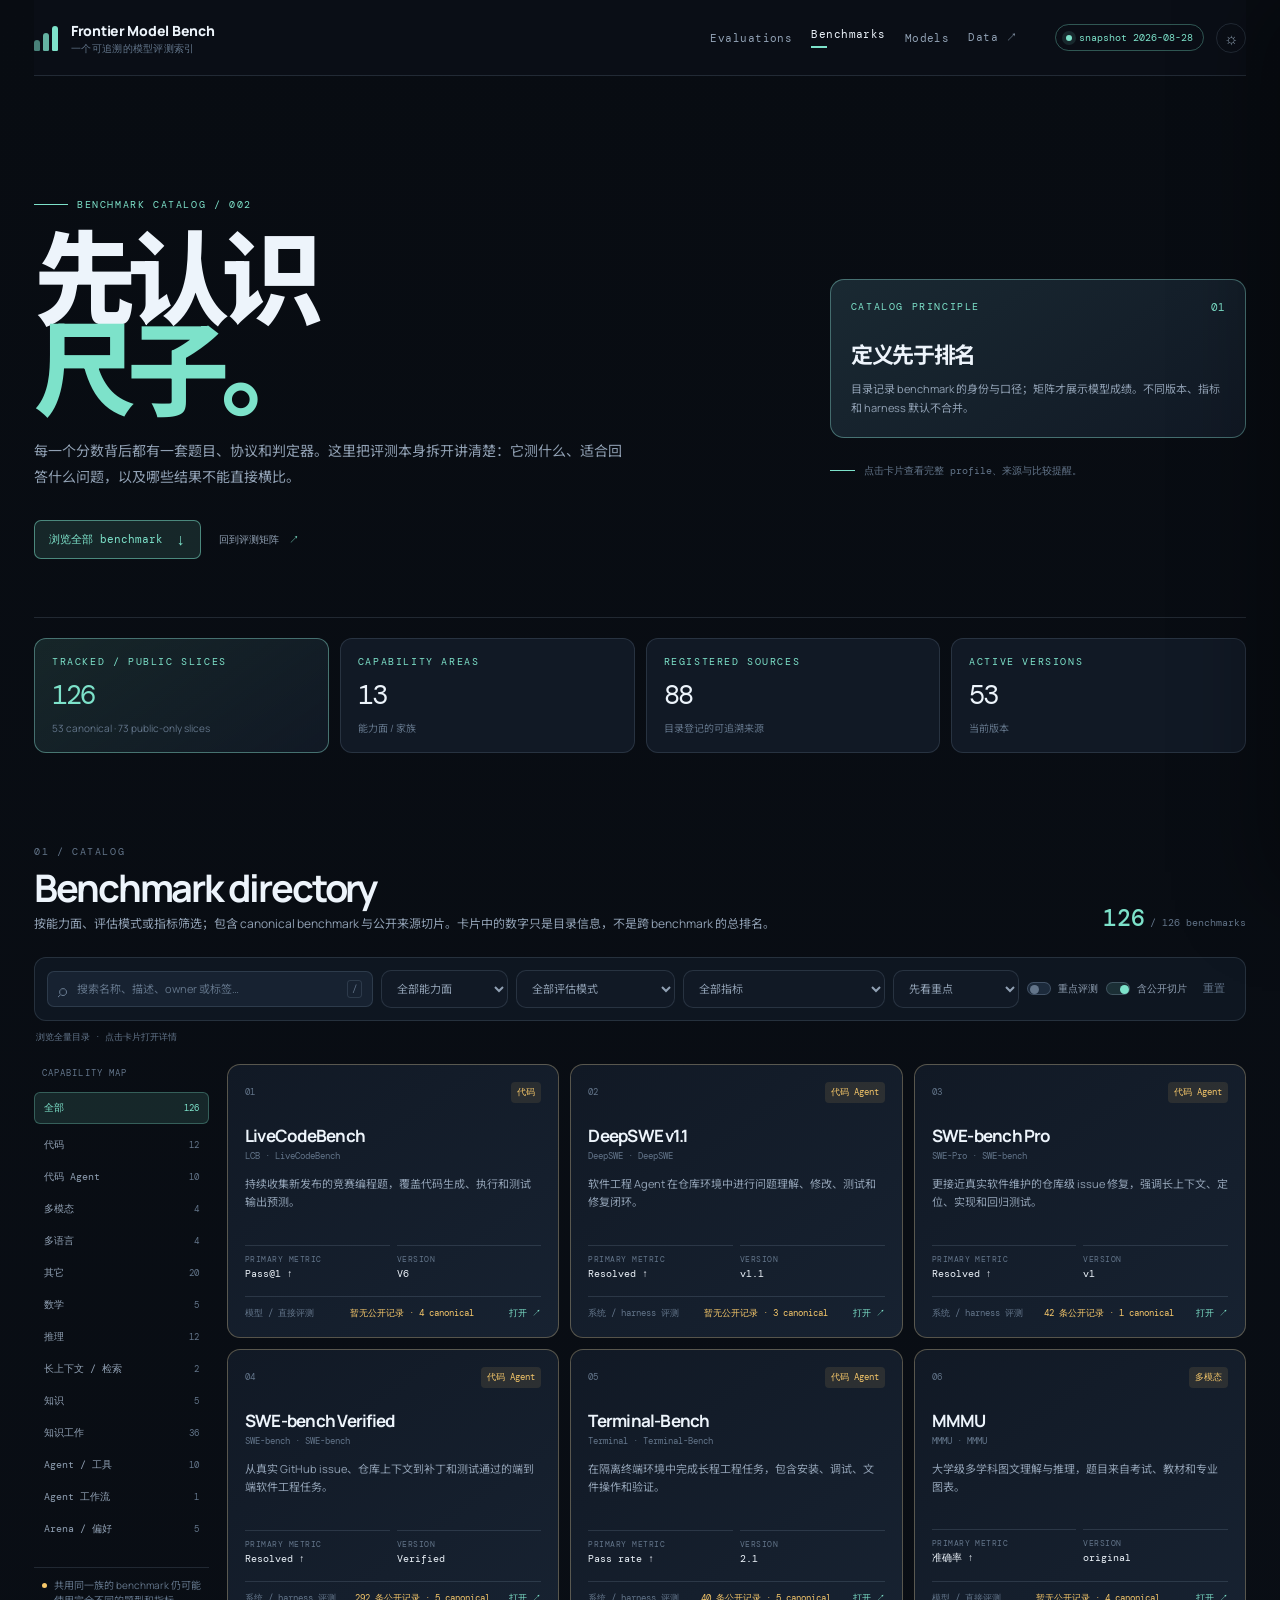
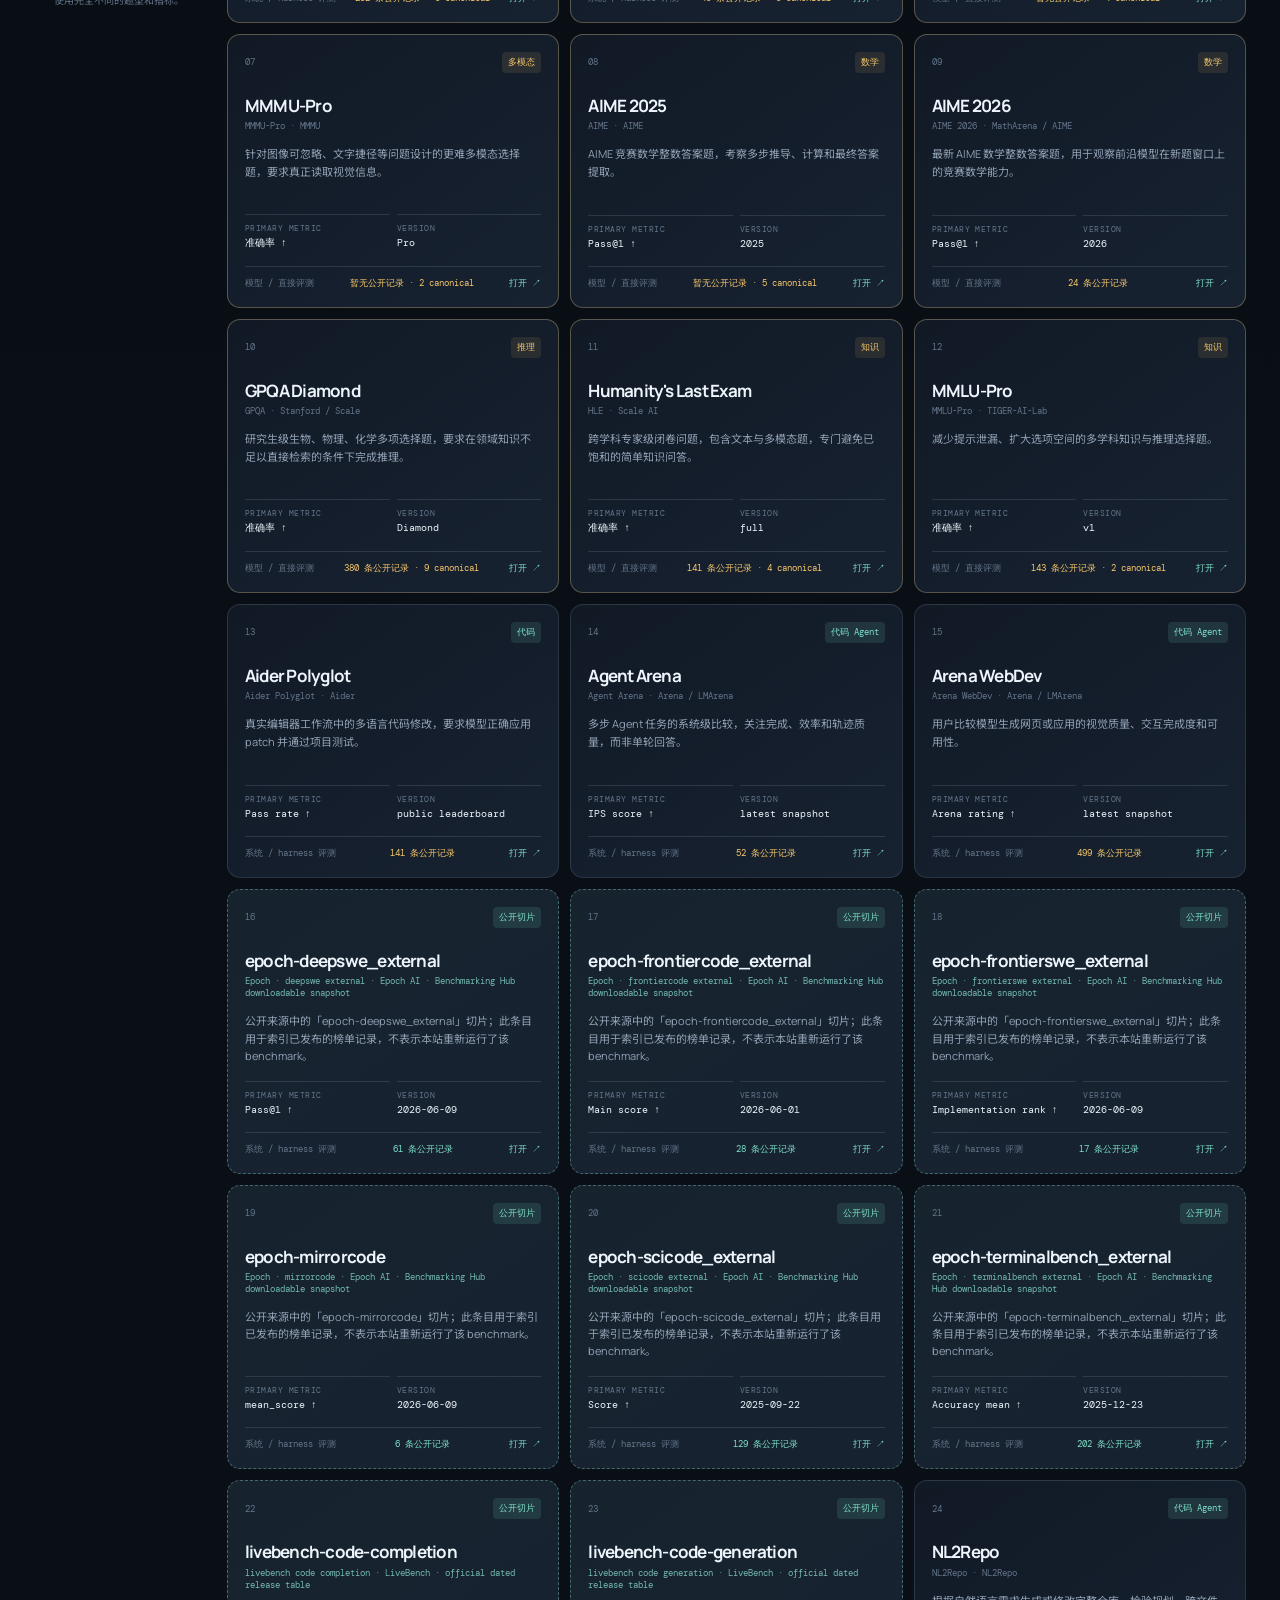
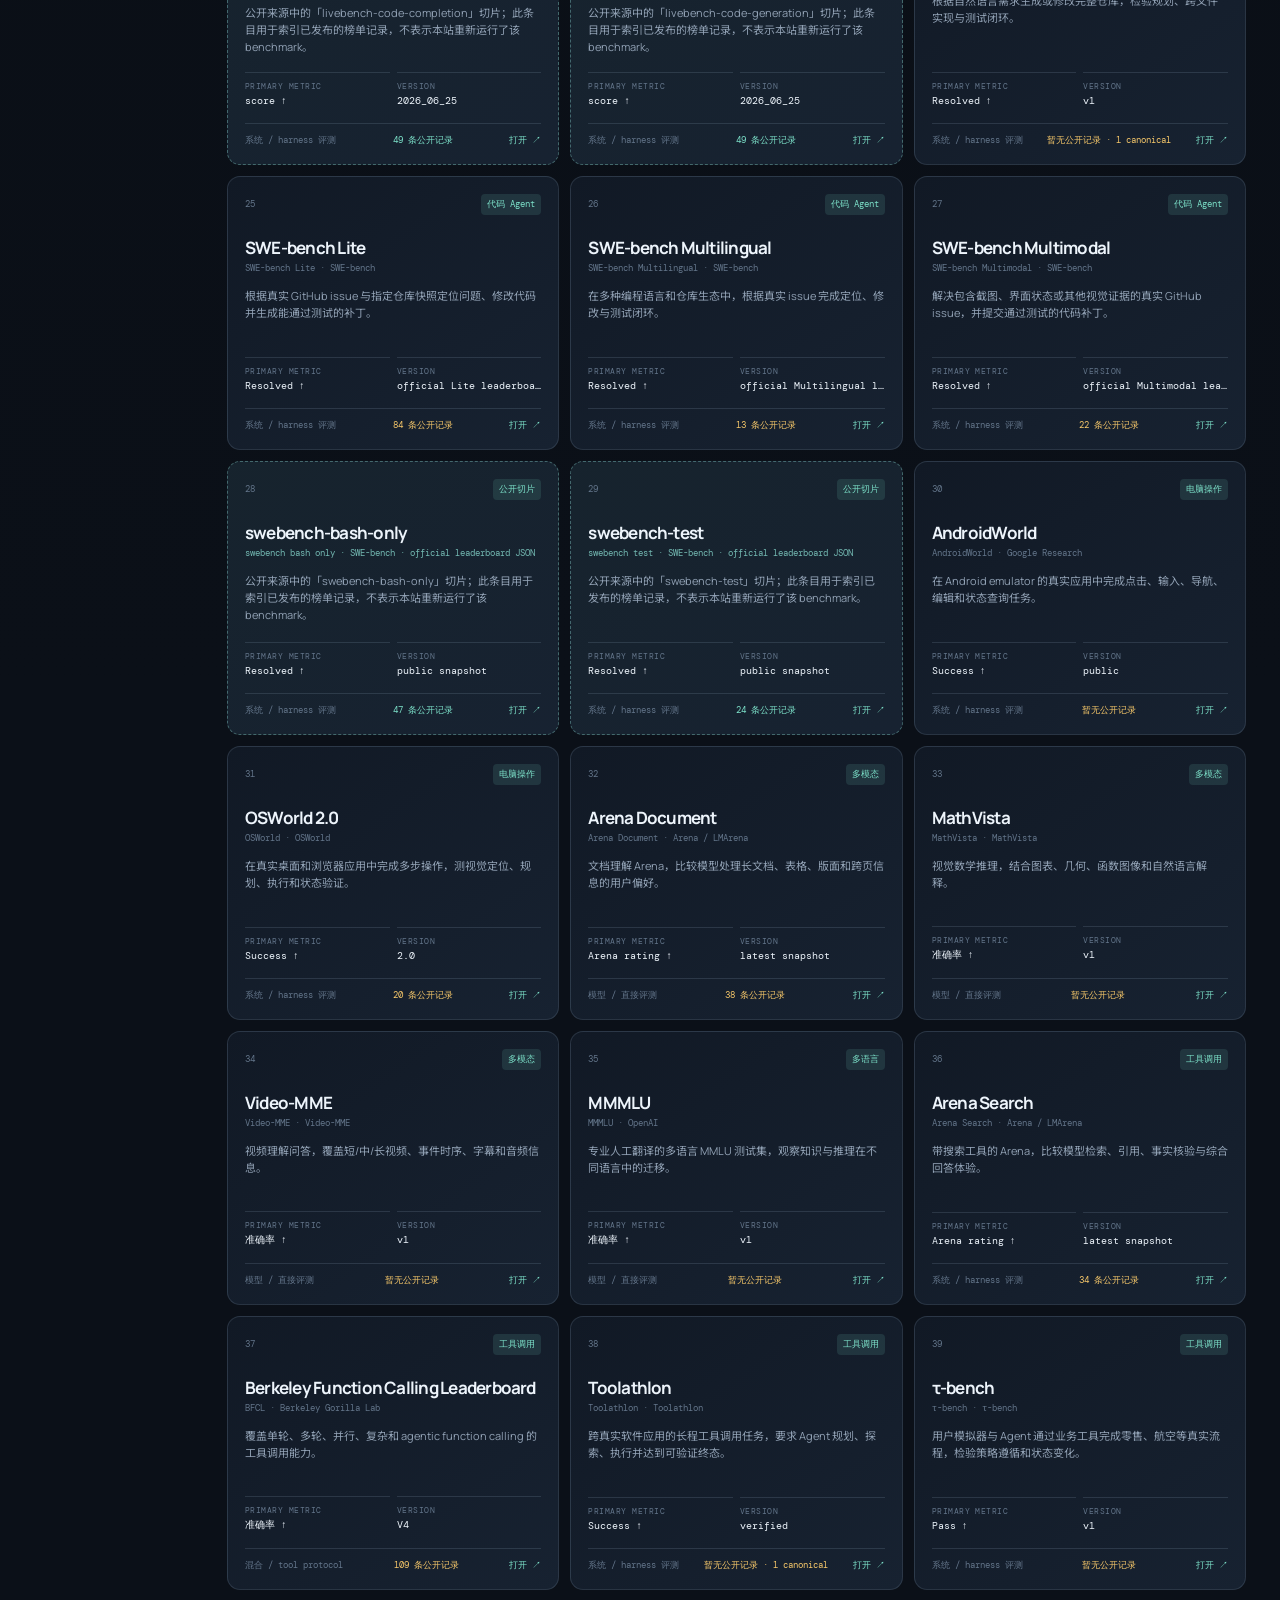
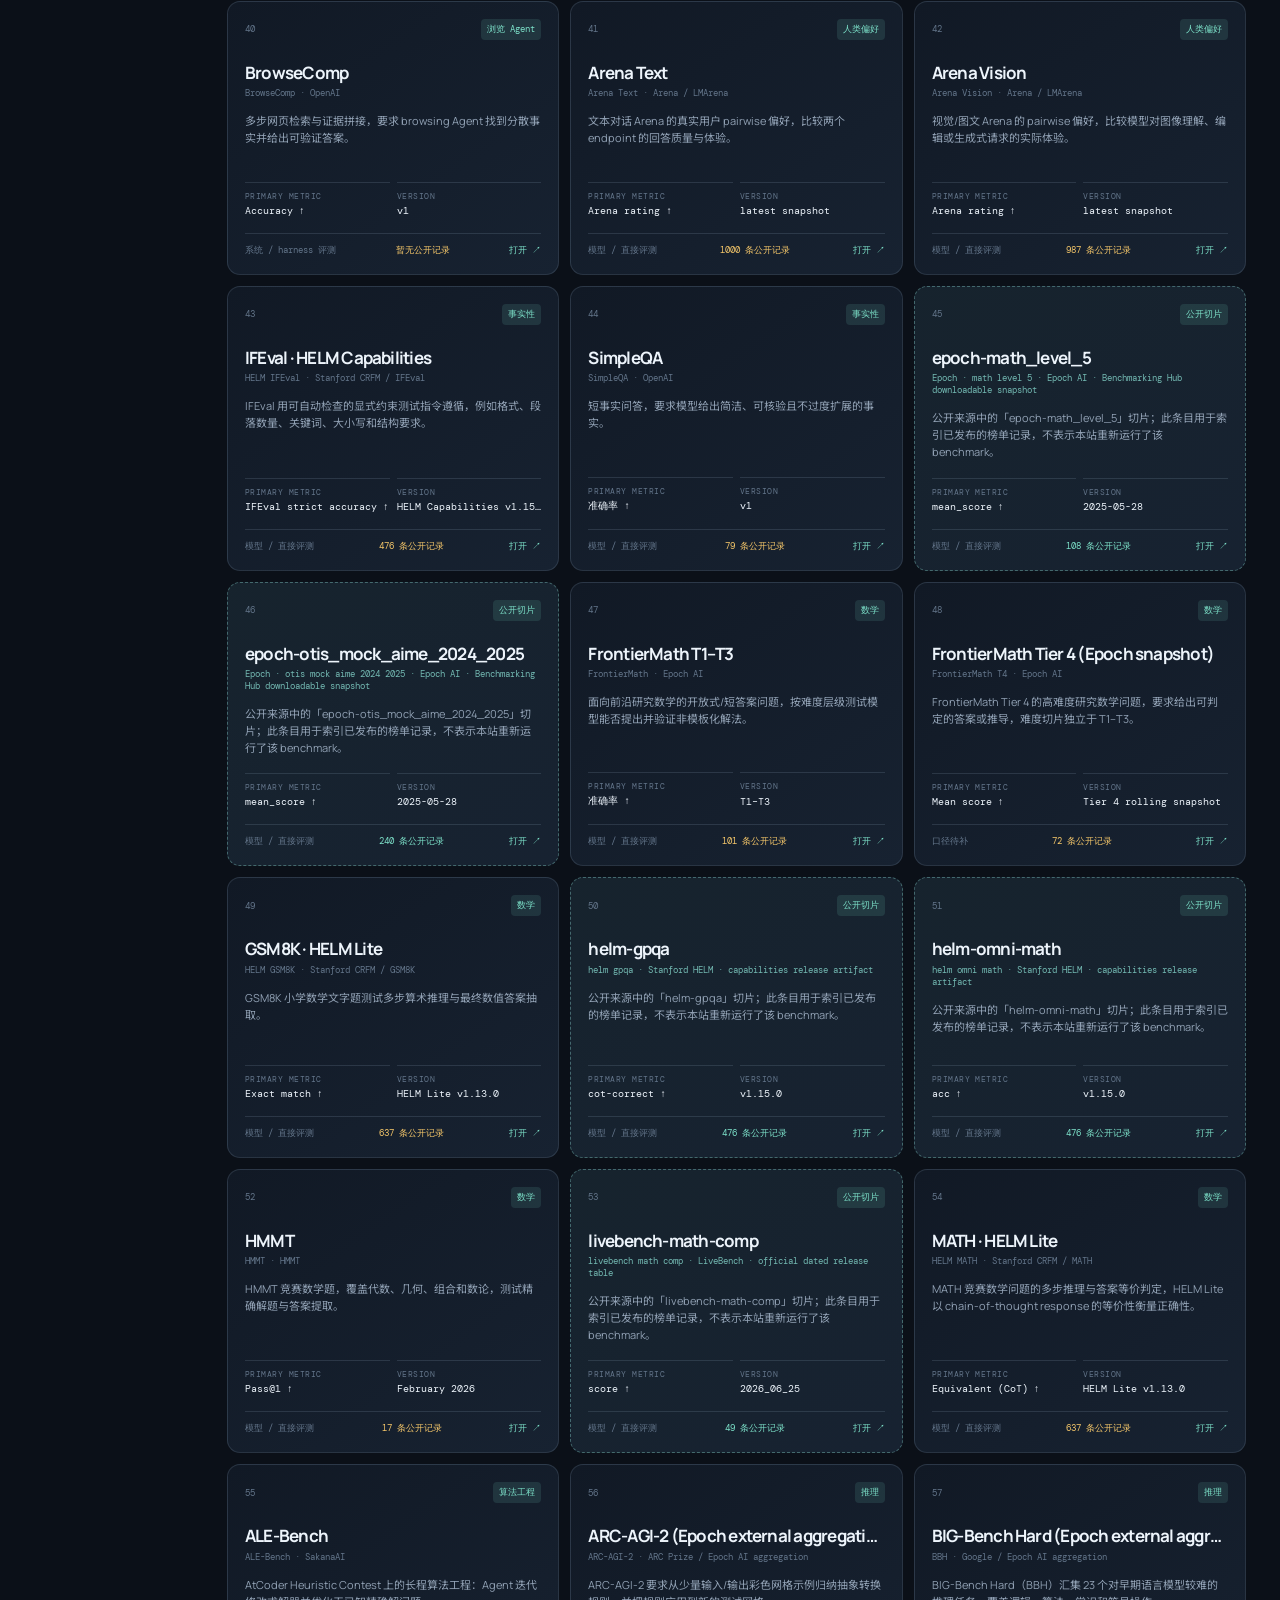
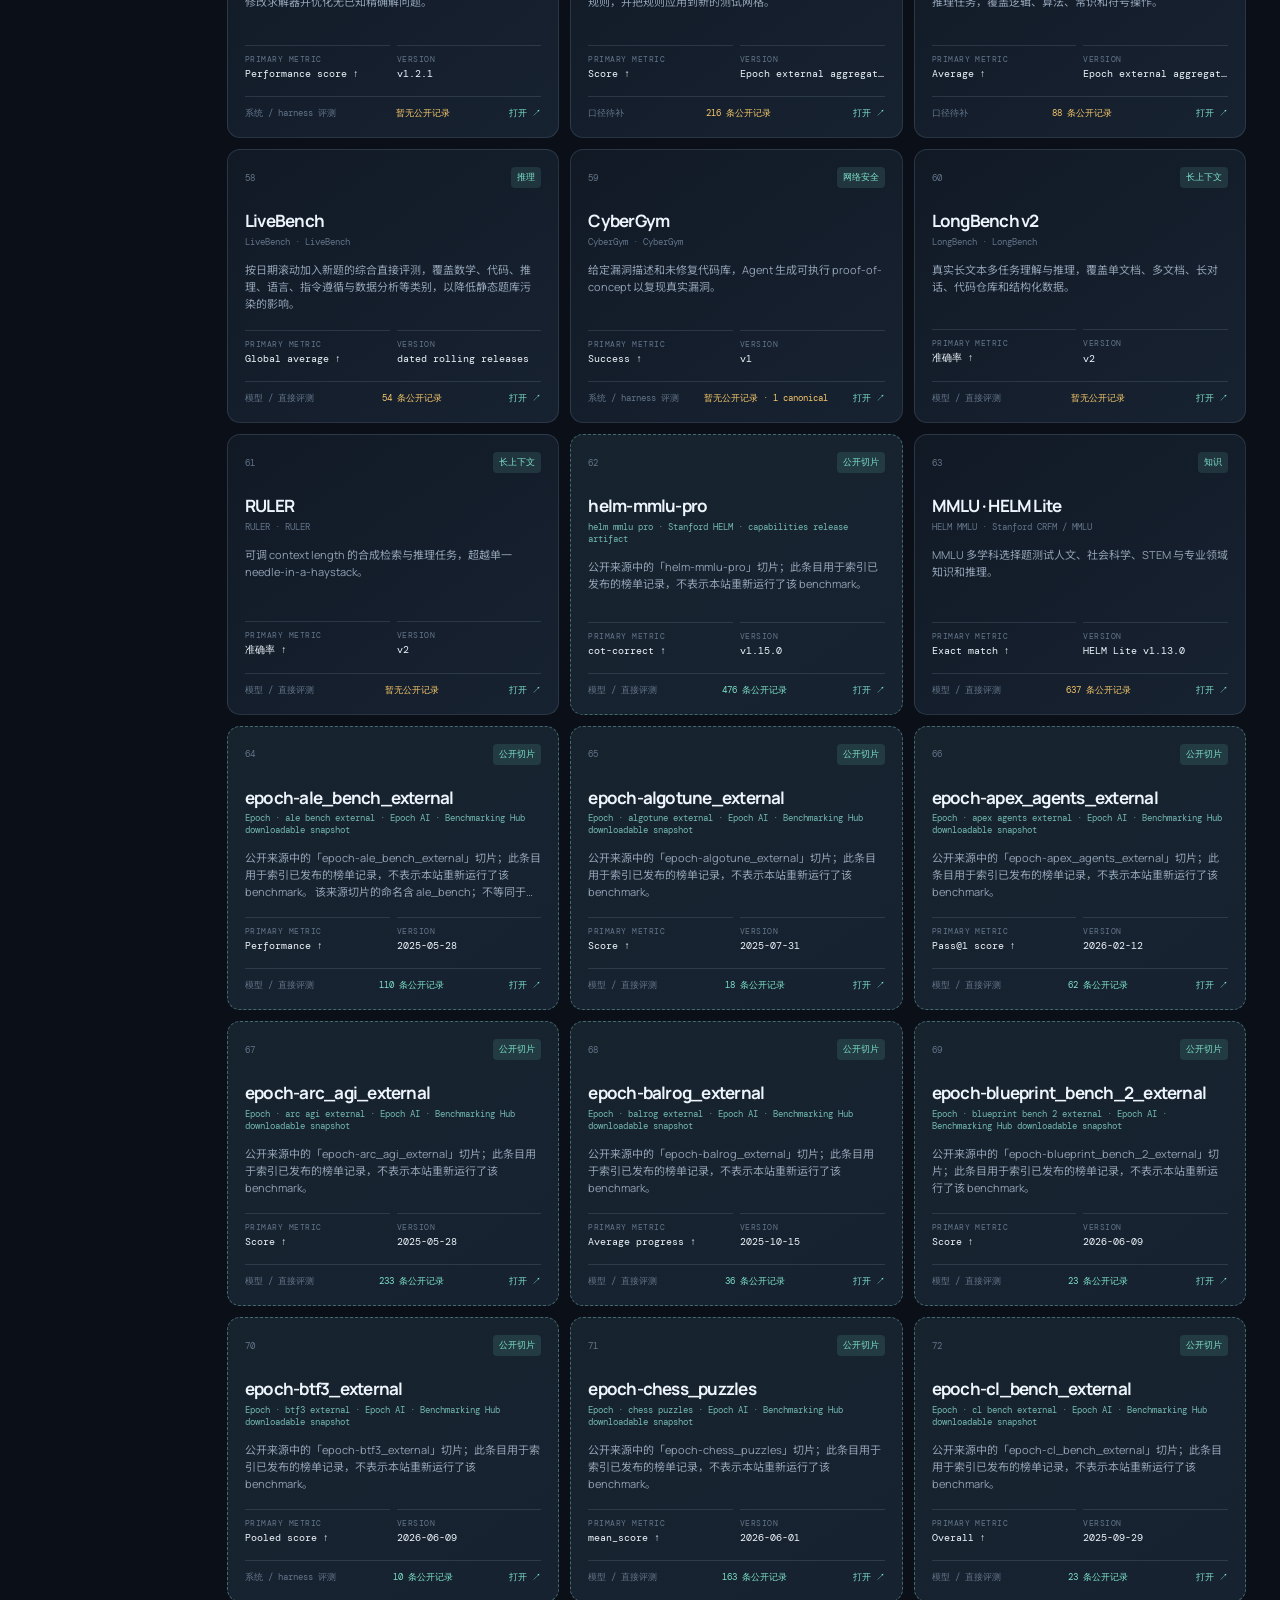
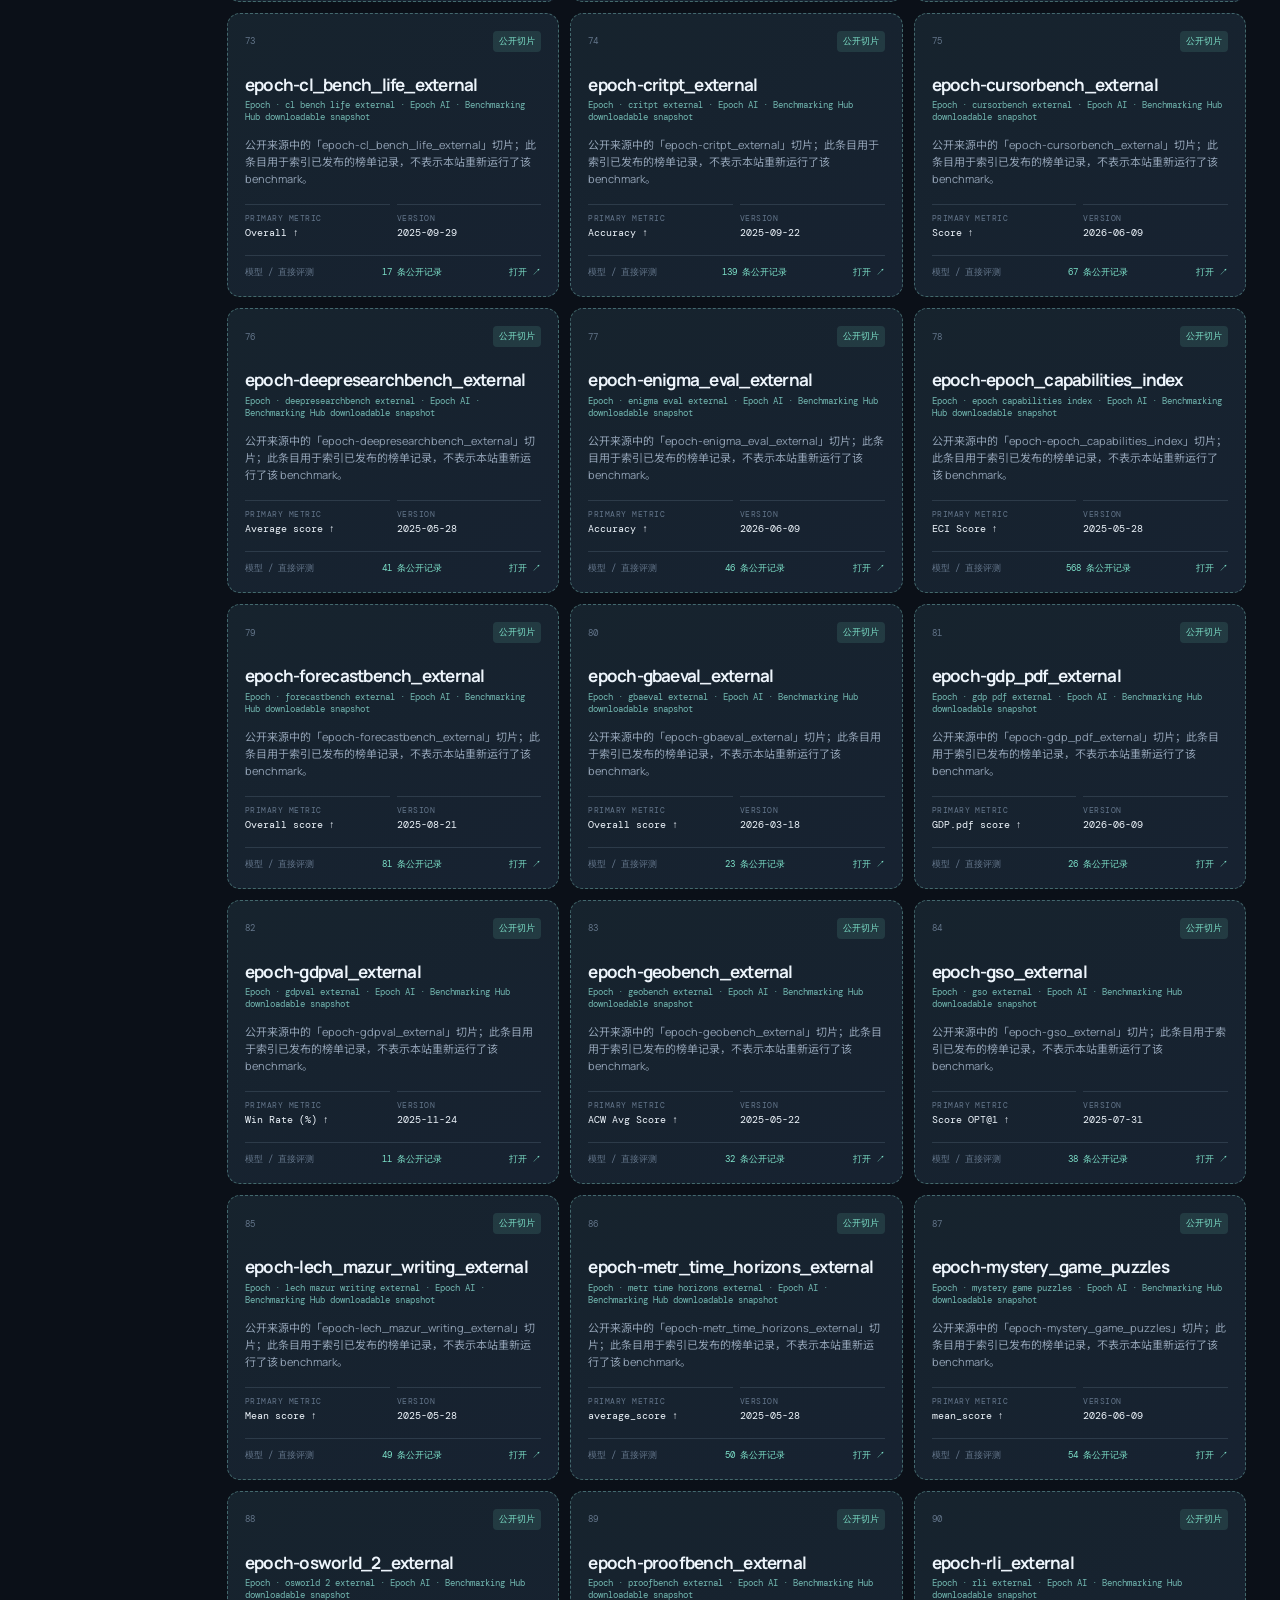
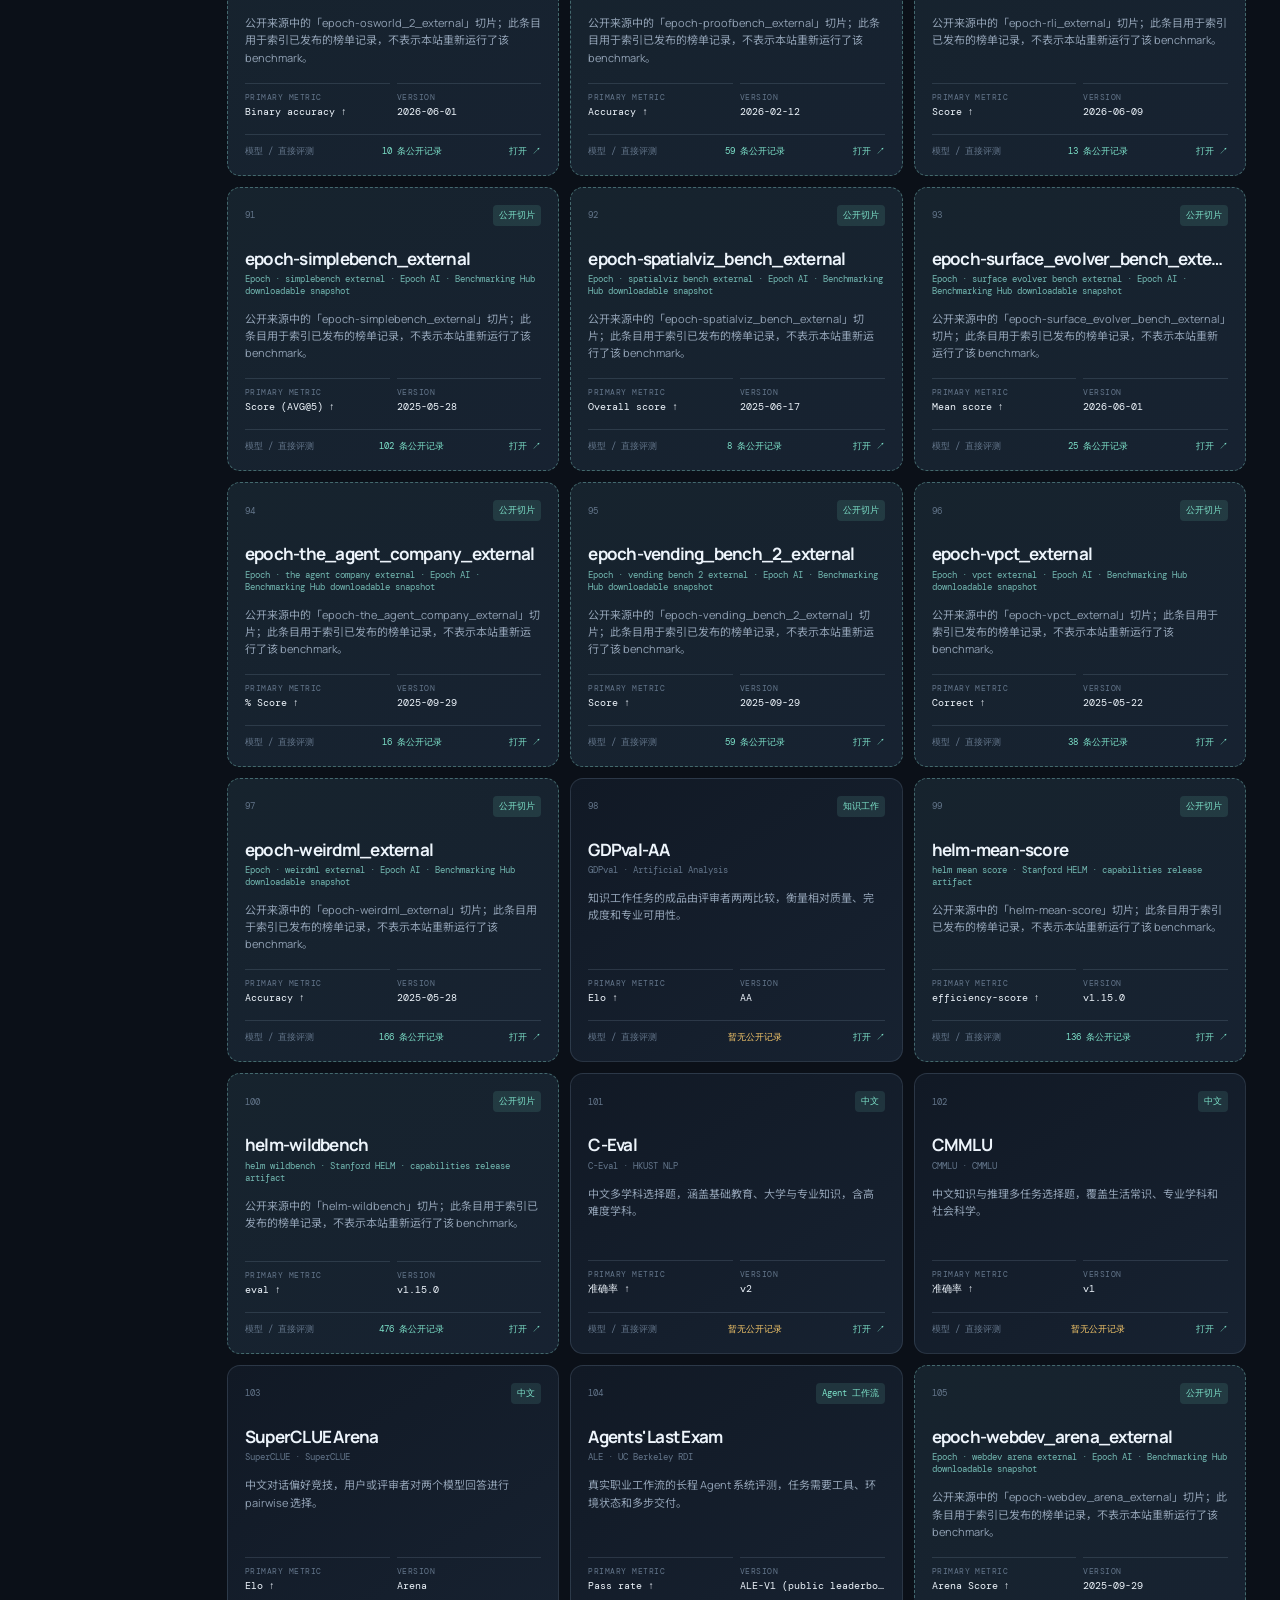
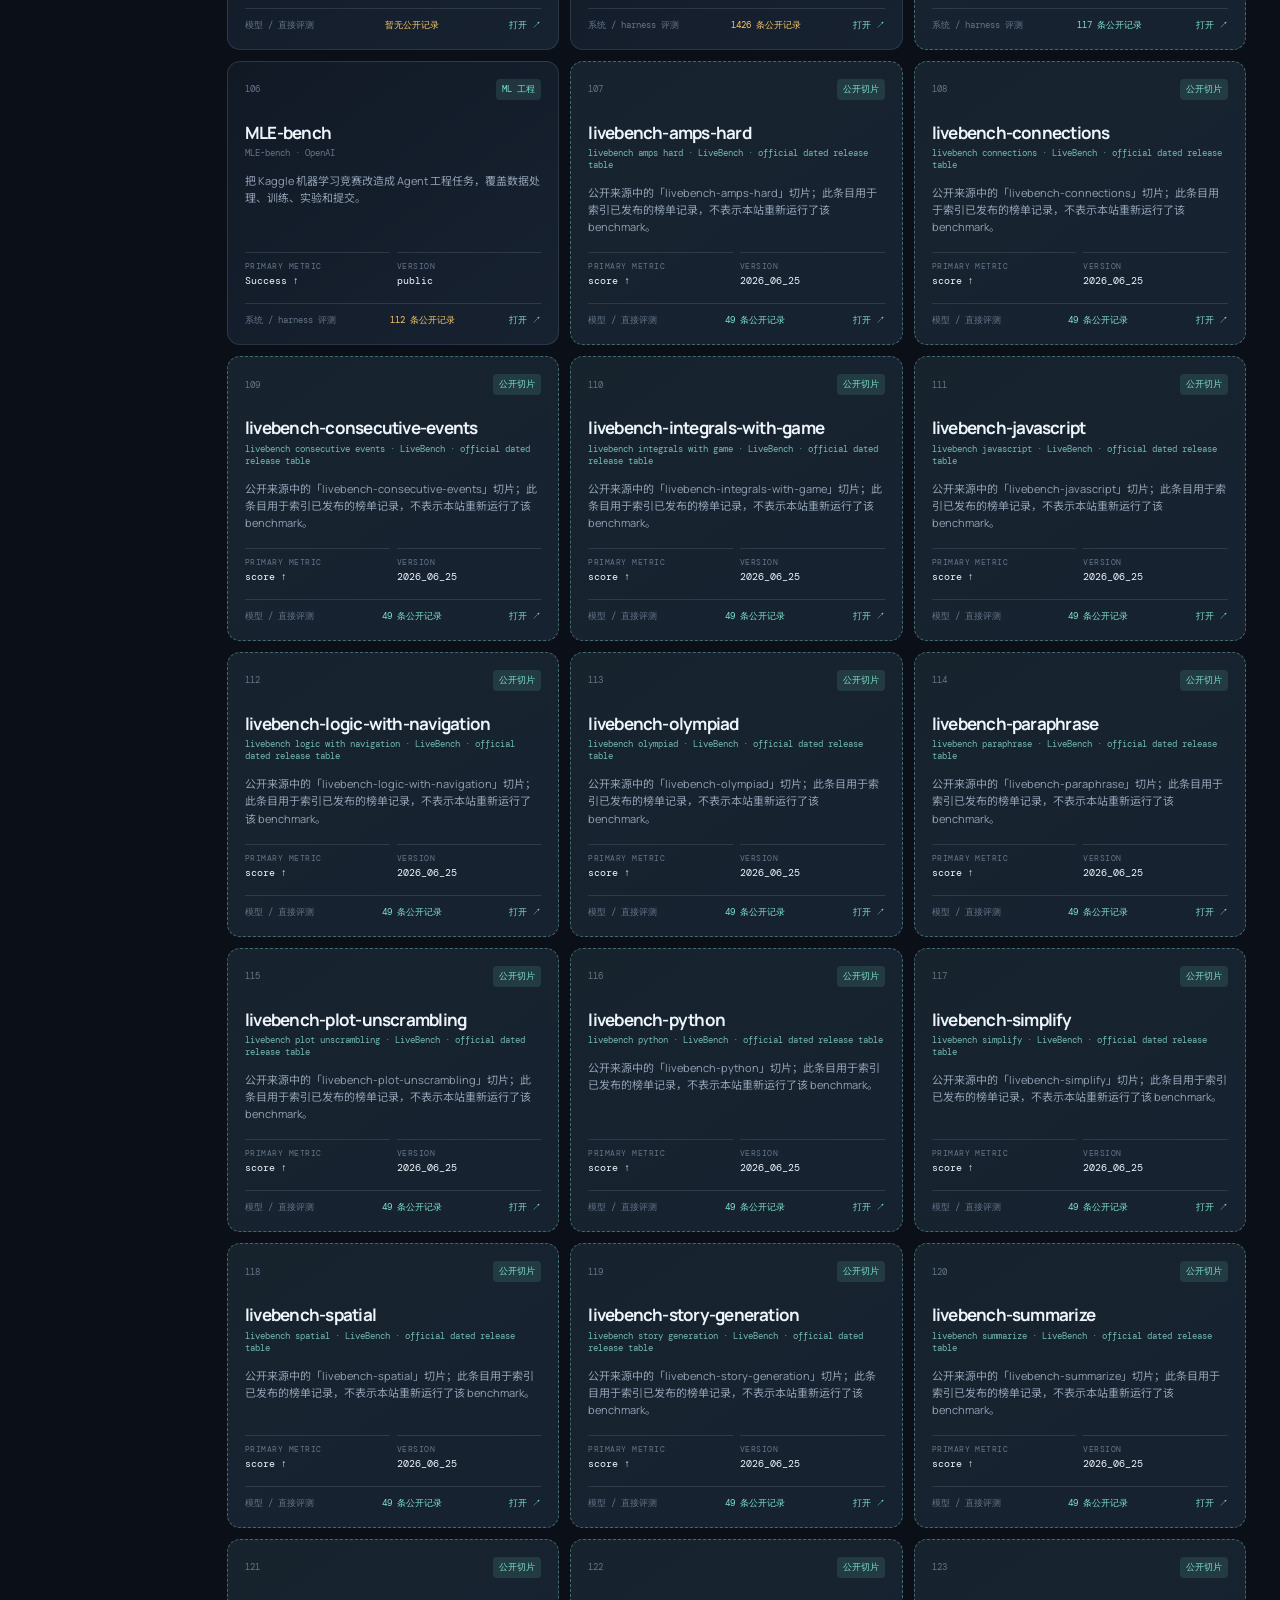
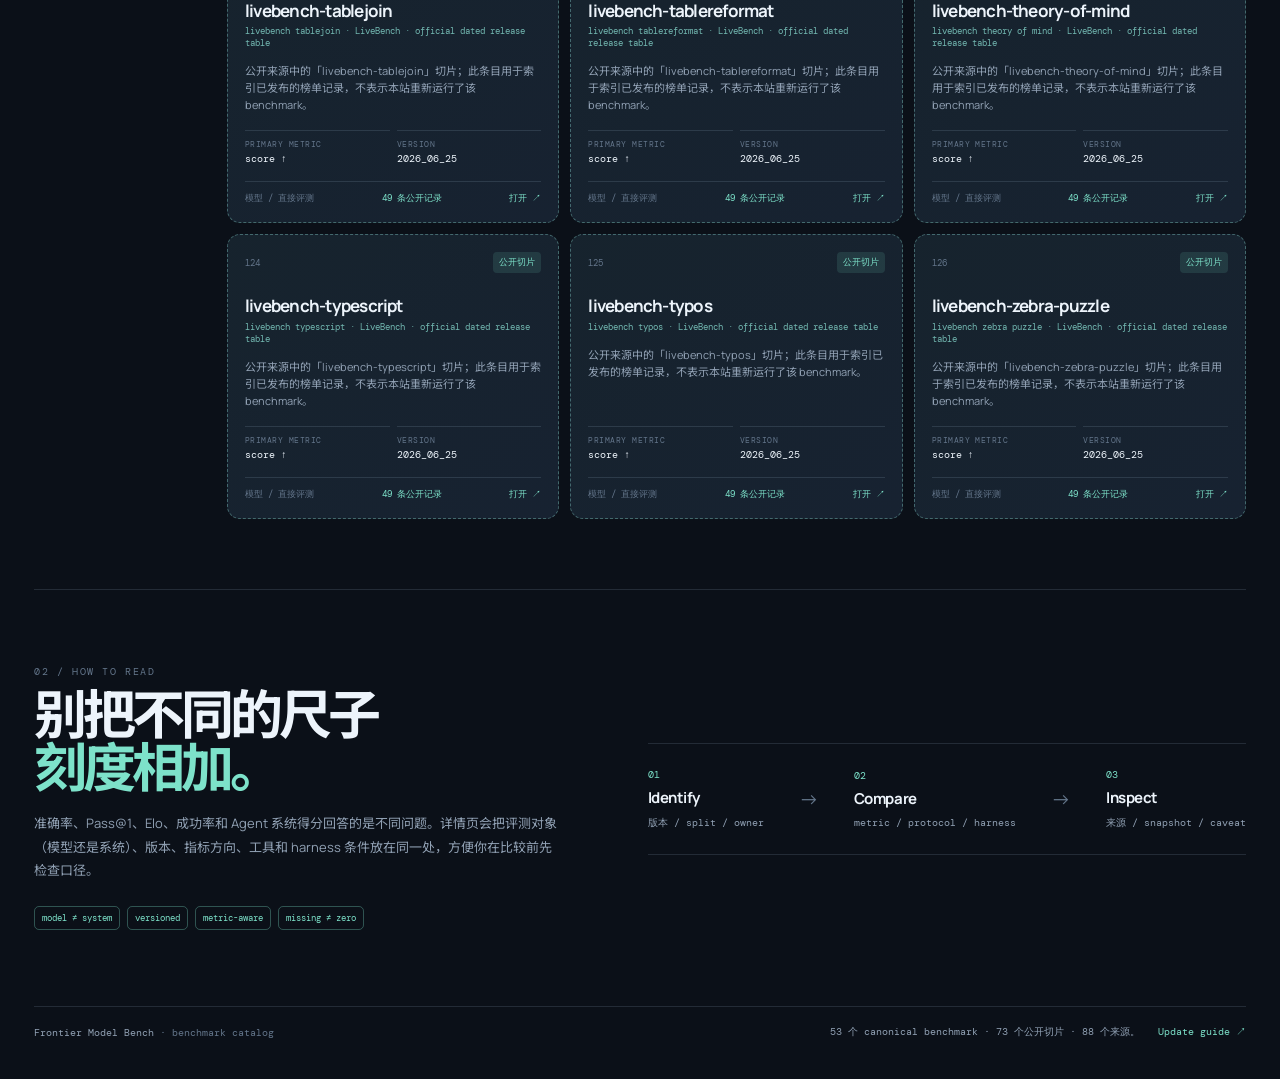
==== commit 7acc4a30: "Expand public benchmark coverage and directories" ====
--- a/benchmarks.html
+++ b/benchmarks.html
@@ -9,8 +9,8 @@
     <link rel="preconnect" href="https://fonts.googleapis.com" />
     <link rel="preconnect" href="https://fonts.gstatic.com" crossorigin />
     <link href="https://fonts.googleapis.com/css2?family=DM+Mono:wght@400;500&family=Manrope:wght@400;500;600;700;800&family=Noto+Sans+SC:wght@400;500;600;700;800&display=swap" rel="stylesheet" />
-    <link rel="stylesheet" href="styles.css" />
-    <link rel="stylesheet" href="benchmarks.css" />
+    <link rel="stylesheet" href="styles.css?v=20260828-ui1" />
+    <link rel="stylesheet" href="benchmarks.css?v=20260828-ui1" />
   </head>
   <body class="benchmark-catalog-page">
     <div class="app-shell bench-app-shell">
@@ -56,9 +56,9 @@
         </section>
 
         <section class="bench-stat-grid" aria-label="benchmark 目录摘要">
-          <article class="bench-stat-card bench-stat-primary"><span class="stat-kicker">TRACKED BENCHMARKS</span><strong id="catalogCount">—</strong><span>已登记的评测</span></article>
+          <article class="bench-stat-card bench-stat-primary"><span class="stat-kicker">TRACKED / PUBLIC SLICES</span><strong id="catalogCount">—</strong><span id="catalogNote">canonical 与公开来源切片</span></article>
           <article class="bench-stat-card"><span class="stat-kicker">CAPABILITY AREAS</span><strong id="familyCount">—</strong><span>能力面 / 家族</span></article>
-          <article class="bench-stat-card"><span class="stat-kicker">PUBLIC SOURCES</span><strong id="sourceCount">—</strong><span>可追溯来源</span></article>
+          <article class="bench-stat-card"><span class="stat-kicker">REGISTERED SOURCES</span><strong id="sourceCount">—</strong><span>目录登记的可追溯来源</span></article>
           <article class="bench-stat-card"><span class="stat-kicker">ACTIVE VERSIONS</span><strong id="activeVersionCount">—</strong><span>当前版本</span></article>
         </section>
 
@@ -67,7 +67,7 @@
             <div>
               <p class="section-index">01 / CATALOG</p>
               <h2 id="catalogTitle">Benchmark directory</h2>
-              <p class="section-subtitle">按能力面、评估模式或指标筛选；卡片中的数字只是目录信息，不是跨 benchmark 的总排名。</p>
+              <p class="section-subtitle">按能力面、评估模式或指标筛选；包含 canonical benchmark 与公开来源切片。卡片中的数字只是目录信息，不是跨 benchmark 的总排名。</p>
             </div>
             <div class="catalog-count-wrap"><strong id="visibleCount">—</strong><span> / <span id="totalCount">—</span> benchmarks</span></div>
           </div>
@@ -79,6 +79,7 @@
             <label class="select-wrap"><span class="sr-only">主指标</span><select id="metricFilter"><option value="all">所有指标</option></select></label>
             <label class="select-wrap"><span class="sr-only">排序</span><select id="sortFilter"><option value="featured">先看重点</option><option value="name">按名称</option><option value="family">按能力面</option><option value="evidence">按公开记录</option><option value="sources">按来源数量</option></select></label>
             <label class="bench-toggle"><input id="featuredOnly" type="checkbox" /><span class="toggle-ui"></span><span>重点评测</span></label>
+            <label class="bench-toggle"><input id="includePublic" type="checkbox" checked /><span class="toggle-ui"></span><span>含公开切片</span></label>
             <button id="resetFilters" class="text-button" type="button">重置</button>
           </div>
 
@@ -131,6 +132,6 @@
       <div id="drawerContent" class="bench-drawer-content"></div>
     </aside>
     <div id="toast" class="toast" role="status" aria-live="polite"></div>
-    <script src="benchmarks.js?v=20260827" defer></script>
+    <script src="benchmarks.js?v=20260828-public6" defer></script>
   </body>
 </html>
--- a/styles.css
+++ b/styles.css
@@ -249,6 +249,11 @@
 .model-provider { display: block; color: var(--muted-2); font-size: 10px; margin-top: 2px; }
 .model-badges { display: flex; gap: 4px; margin: 8px 0 0 36px; flex-wrap: wrap; }
 .model-badge { color: var(--muted-2); font: 9px var(--mono); border: 1px solid var(--line); border-radius: 4px; padding: 2px 5px; }
+.public-metric-badge { color: var(--accent); border-color: color-mix(in srgb, var(--accent) 32%, transparent); background: color-mix(in srgb, var(--accent) 6%, transparent); }
+.mapping-badge { color: var(--muted-2); }
+.mapping-curated-alias { color: var(--yellow); border-color: color-mix(in srgb, var(--yellow) 38%, transparent); }
+.mapping-heuristic-alias { color: var(--red); border-color: color-mix(in srgb, var(--red) 38%, transparent); }
+.mapping-exact-alias { color: var(--accent); border-color: color-mix(in srgb, var(--accent) 32%, transparent); }
 .score-cell { height: 73px; padding: 8px 6px; text-align: center; cursor: pointer; transition: background .18s; }
 .score-cell:hover { background: var(--surface-3) !important; }
 .score-value { display: block; font: 13px var(--mono); font-weight: 500; }
@@ -304,6 +309,24 @@
 .public-evidence-source { min-width: 0; display: grid; gap: 3px; align-content: center; }
 .public-evidence-source a { overflow: hidden; color: var(--accent); font: 10px var(--mono); text-overflow: ellipsis; white-space: nowrap; }
 .public-evidence-source span, .public-evidence-source small { overflow: hidden; color: var(--muted-2); font: 9px var(--mono); text-overflow: ellipsis; white-space: nowrap; }
+.public-alias-ledger { border-top: 1px solid var(--line); padding: 15px 16px 13px; background: color-mix(in srgb, var(--surface-2) 55%, transparent); }
+.public-alias-heading { display: flex; align-items: end; justify-content: space-between; gap: 16px; margin-bottom: 10px; }
+.public-alias-heading h4 { margin: 0 0 4px; color: var(--text); font-size: 12px; letter-spacing: -.02em; }
+.public-alias-heading p { max-width: 680px; margin: 0; color: var(--muted-2); font: 10px var(--mono); line-height: 1.6; }
+.public-alias-grid { display: grid; grid-template-columns: repeat(3, minmax(0, 1fr)); gap: 8px; }
+.public-alias-card { min-width: 0; border: 1px solid var(--line); border-radius: 9px; padding: 10px; background: var(--surface); }
+.public-alias-card-top { display: flex; align-items: baseline; justify-content: space-between; gap: 8px; }
+.public-alias-card-top code { overflow: hidden; color: var(--text); font: 10px var(--mono); text-overflow: ellipsis; white-space: nowrap; }
+.public-alias-card-top > span { flex: 0 0 auto; color: var(--yellow); font: 10px var(--mono); }
+.public-alias-card-meta { display: flex; align-items: center; gap: 5px; flex-wrap: wrap; margin-top: 7px; color: var(--muted-2); font: 9px var(--mono); }
+.public-alias-card p { margin: 8px 0 3px; overflow: hidden; text-overflow: ellipsis; white-space: nowrap; }
+.public-alias-card p a, .public-alias-card p span { color: var(--accent); font: 9px var(--mono); }
+.public-alias-card small { display: block; overflow: hidden; color: var(--muted-2); font: 9px var(--mono); text-overflow: ellipsis; white-space: nowrap; }
+.public-alias-card .public-alias-locator { margin-top: 3px; color: var(--muted-2); }
+.public-alias-footnote { margin: 10px 0 0; color: var(--muted-2); font: 9px var(--mono); line-height: 1.6; }
+.public-alias-footnote a { color: var(--accent); text-decoration: none; }
+.public-alias-footnote a:hover { text-decoration: underline; }
+.public-alias-empty { grid-column: 1 / -1; margin: 0; color: var(--muted-2); font: 10px var(--mono); }
 .evidence-legend { display: inline-flex; align-items: center; gap: 5px; }
 
 .cards-grid { display: grid; grid-template-columns: repeat(3, minmax(0, 1fr)); gap: 12px; }
@@ -413,13 +436,22 @@
   .workspace-tabs .mode-switcher, .workspace-tabs .view-switcher { align-self: flex-start; }
   .run-cards-grid { grid-template-columns: 1fr 1fr; }
   .public-evidence-row { grid-template-columns: 1fr; gap: 8px; }
+  .public-alias-grid { grid-template-columns: repeat(2, minmax(0, 1fr)); }
 }
 
 @media (max-width: 640px) {
-  .topbar { height: 64px; gap: 10px; }
-  .brand { min-width: 0; }
-  .brand-caption, .topnav { display: none; }
-  .top-actions { margin-left: auto; }
+  .topbar { height: auto; min-height: 98px; gap: 8px 10px; padding: 9px 0 8px; flex-wrap: wrap; }
+  .brand { min-width: 0; order: 1; }
+  .brand-caption { display: none; }
+  .brand-name { font-size: 12px; }
+  .top-actions { margin-left: auto; order: 2; }
+  .topnav {
+    display: flex; order: 3; width: 100%; margin-left: 0; gap: 18px;
+    overflow-x: auto; padding-top: 7px; border-top: 1px solid var(--line);
+    scrollbar-width: none;
+  }
+  .topnav::-webkit-scrollbar { display: none; }
+  .topnav a { flex: 0 0 auto; font-size: 10px; }
   .freshness-pill { padding: 5px 7px; font-size: 9px; }
   main { padding-top: 28px; }
   .hero { padding-top: 24px; padding-bottom: 34px; }
@@ -447,6 +479,8 @@
   .run-summary { align-items: start; flex-direction: column; gap: 4px; }
   .run-badge { max-width: 100%; }
   .public-evidence-heading { align-items: start; flex-direction: column; gap: 6px; }
+  .public-alias-heading { align-items: start; flex-direction: column; gap: 5px; }
+  .public-alias-grid { grid-template-columns: 1fr; }
   .evidence-row-grid { grid-template-columns: 1fr; }
   .method-flow { gap: 5px; padding: 19px 0; }
   .flow-step strong { font-size: 13px; }
--- a/benchmarks.css
+++ b/benchmarks.css
@@ -103,6 +103,9 @@
 .benchmark-card { min-width: 0; display: flex; flex-direction: column; min-height: 274px; padding: 17px; border: 1px solid var(--line); border-radius: 13px; background: linear-gradient(145deg, var(--surface), var(--surface-2)); cursor: pointer; transition: transform .2s ease, border-color .2s ease, box-shadow .2s ease; }
 .benchmark-card:hover, .benchmark-card:focus-visible { outline: 0; transform: translateY(-2px); border-color: color-mix(in srgb, var(--accent) 50%, transparent); box-shadow: var(--shadow); }
 .benchmark-card.is-featured { border-color: color-mix(in srgb, var(--yellow) 22%, var(--line)); }
+.benchmark-card.is-public-only { border-style: dashed; border-color: color-mix(in srgb, var(--accent) 28%, var(--line)); background: linear-gradient(145deg, color-mix(in srgb, var(--accent) 5%, var(--surface)), var(--surface-2)); }
+.benchmark-card.is-public-only .bench-card-id { color: color-mix(in srgb, var(--accent) 62%, var(--muted-2)); }
+.benchmark-card.is-public-only .bench-card-foot strong { color: var(--accent); }
 .bench-card-top { display: flex; justify-content: space-between; align-items: center; gap: 8px; }
 .bench-index { color: var(--muted-2); font: 9px var(--mono); }
 .bench-category-pill { display: inline-flex; align-items: center; max-width: 70%; overflow: hidden; padding: 4px 6px; border-radius: 4px; background: var(--accent-soft); color: var(--accent); font: 9px var(--mono); text-overflow: ellipsis; white-space: nowrap; }
@@ -146,6 +149,7 @@
 .bench-drawer-tags { display: flex; gap: 6px; flex-wrap: wrap; margin-bottom: 25px; }
 .bench-drawer-tag { padding: 4px 7px; border: 1px solid var(--line); border-radius: 4px; color: var(--muted); font: 9px var(--mono); }
 .bench-drawer-tag.accent { border-color: color-mix(in srgb, var(--accent) 33%, transparent); color: var(--accent); background: var(--accent-soft); }
+.bench-drawer-tag.public { border-color: color-mix(in srgb, var(--yellow) 40%, transparent); color: var(--yellow); background: color-mix(in srgb, var(--yellow) 9%, transparent); }
 .bench-drawer-section { margin-top: 24px; }
 .bench-drawer-section h3 { margin: 0 0 10px; color: var(--muted-2); font: 10px var(--mono); letter-spacing: .12em; text-transform: uppercase; }
 .bench-meta-grid { display: grid; grid-template-columns: 1fr 1fr; gap: 1px; border: 1px solid var(--line); background: var(--line); }
@@ -153,6 +157,14 @@
 .bench-meta-item label { display: block; margin-bottom: 4px; color: var(--muted-2); font: 9px var(--mono); }
 .bench-meta-item strong { display: block; overflow: hidden; color: var(--text); font: 11px var(--mono); font-weight: 400; text-overflow: ellipsis; white-space: nowrap; }
 .bench-metric-list, .bench-version-list, .bench-source-list { display: grid; gap: 7px; }
+.bench-profile-grid { display: grid; grid-template-columns: 1fr 1fr; gap: 7px; }
+.bench-profile-item { min-width: 0; padding: 11px 12px; border: 1px solid var(--line); border-radius: 8px; background: var(--surface-2); }
+.bench-profile-item.wide { grid-column: 1 / -1; }
+.bench-profile-item label { display: block; margin-bottom: 5px; color: var(--muted-2); font: 9px var(--mono); letter-spacing: .04em; text-transform: uppercase; }
+.bench-profile-item p { margin: 0; color: var(--muted); font-size: 11px; line-height: 1.65; }
+.bench-profile-source-note { margin-top: 17px; padding: 10px 12px; border: 1px dashed var(--line-strong); border-radius: 8px; background: color-mix(in srgb, var(--surface-2) 70%, transparent); }
+.bench-profile-source-note span { display: block; margin-bottom: 5px; color: var(--muted-2); font: 9px var(--mono); letter-spacing: .08em; }
+.bench-profile-source-note p { margin: 0; color: var(--muted); font: 10px var(--mono); line-height: 1.55; }
 .bench-metric-row, .bench-version-row { display: grid; grid-template-columns: minmax(0, 1fr) auto; gap: 10px; align-items: center; padding: 10px 11px; border: 1px solid var(--line); border-radius: 8px; background: var(--surface-2); }
 .bench-metric-row strong, .bench-version-row strong { color: var(--text); font: 11px var(--mono); font-weight: 400; }
 .bench-metric-row span, .bench-version-row span { color: var(--muted); font: 10px var(--mono); text-align: right; }
@@ -161,6 +173,8 @@
 .bench-source-row strong { display: block; overflow: hidden; color: var(--text); font-size: 11px; text-overflow: ellipsis; white-space: nowrap; }
 .bench-source-row small { display: block; overflow: hidden; margin-top: 3px; color: var(--muted-2); font: 9px var(--mono); text-overflow: ellipsis; white-space: nowrap; }
 .bench-source-row .bench-source-url { color: var(--accent); opacity: .82; }
+.bench-source-row .bench-source-note { overflow: visible; color: var(--muted); line-height: 1.5; text-overflow: clip; white-space: normal; }
+.bench-source-links { display: flex; align-items: flex-start; justify-content: flex-end; gap: 7px; flex-wrap: wrap; }
 .bench-source-row a { color: var(--accent); font: 10px var(--mono); white-space: nowrap; }
 .bench-guardrail { margin: 0; padding: 12px 13px; border-left: 2px solid var(--yellow); background: color-mix(in srgb, var(--yellow) 7%, transparent); color: var(--muted); font-size: 11px; line-height: 1.7; }
 .bench-evidence-summary { display: flex; gap: 8px; flex-wrap: wrap; }
@@ -189,7 +203,6 @@
   .bench-reading-flow { margin-top: 24px; }
 }
 @media (max-width: 640px) {
-  .bench-topbar .bench-nav { display: none; }
   .bench-hero { padding-top: 30px; padding-bottom: 42px; }
   .bench-hero h1 { font-size: clamp(55px, 19vw, 86px); }
   .bench-hero-lede { font-size: 13px; }
@@ -213,6 +226,8 @@
   .bench-footer { align-items: flex-start; flex-direction: column; gap: 8px; }
   .bench-footer #footerStatus { margin-left: 0; }
   .bench-meta-grid { grid-template-columns: 1fr; }
+  .bench-profile-grid { grid-template-columns: 1fr; }
+  .bench-profile-item.wide { grid-column: auto; }
   .bench-drawer-content { padding-left: 19px; padding-right: 19px; }
   .bench-drawer-head { padding-left: 19px; padding-right: 19px; }
 }
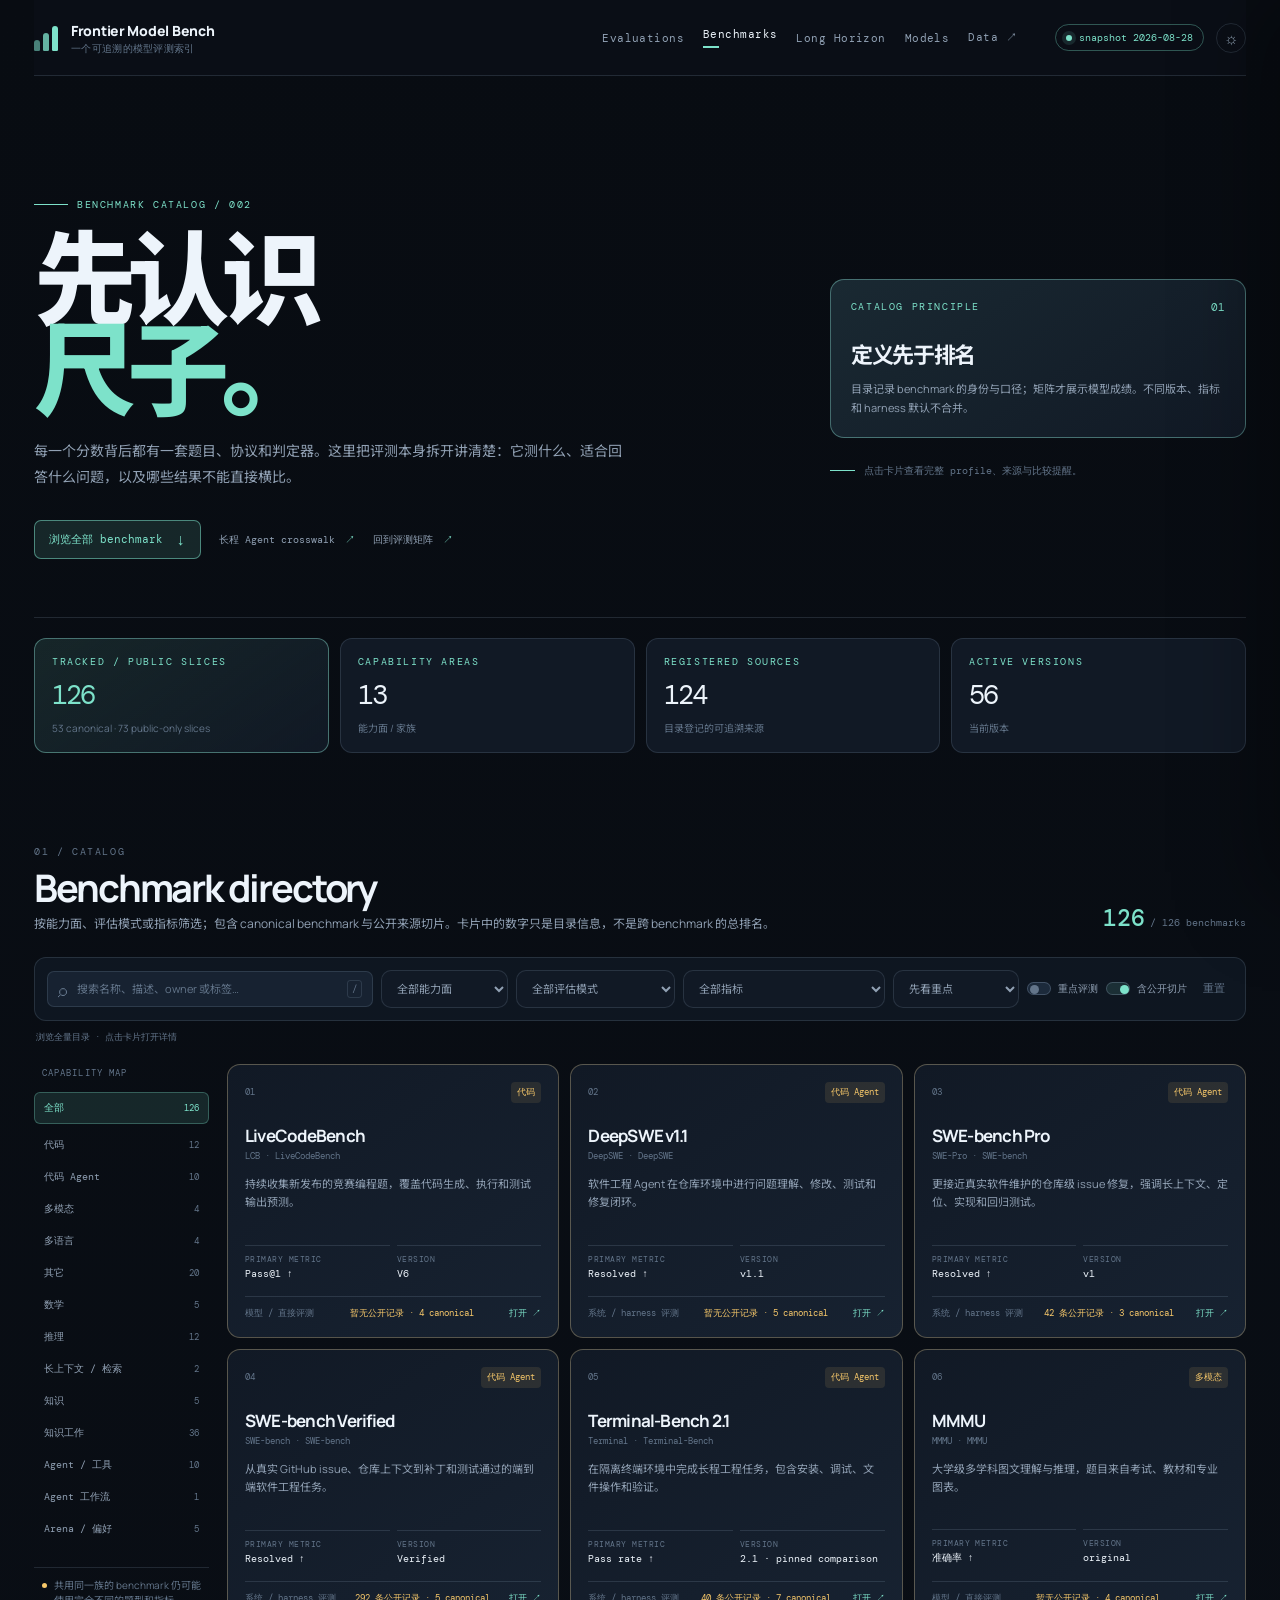
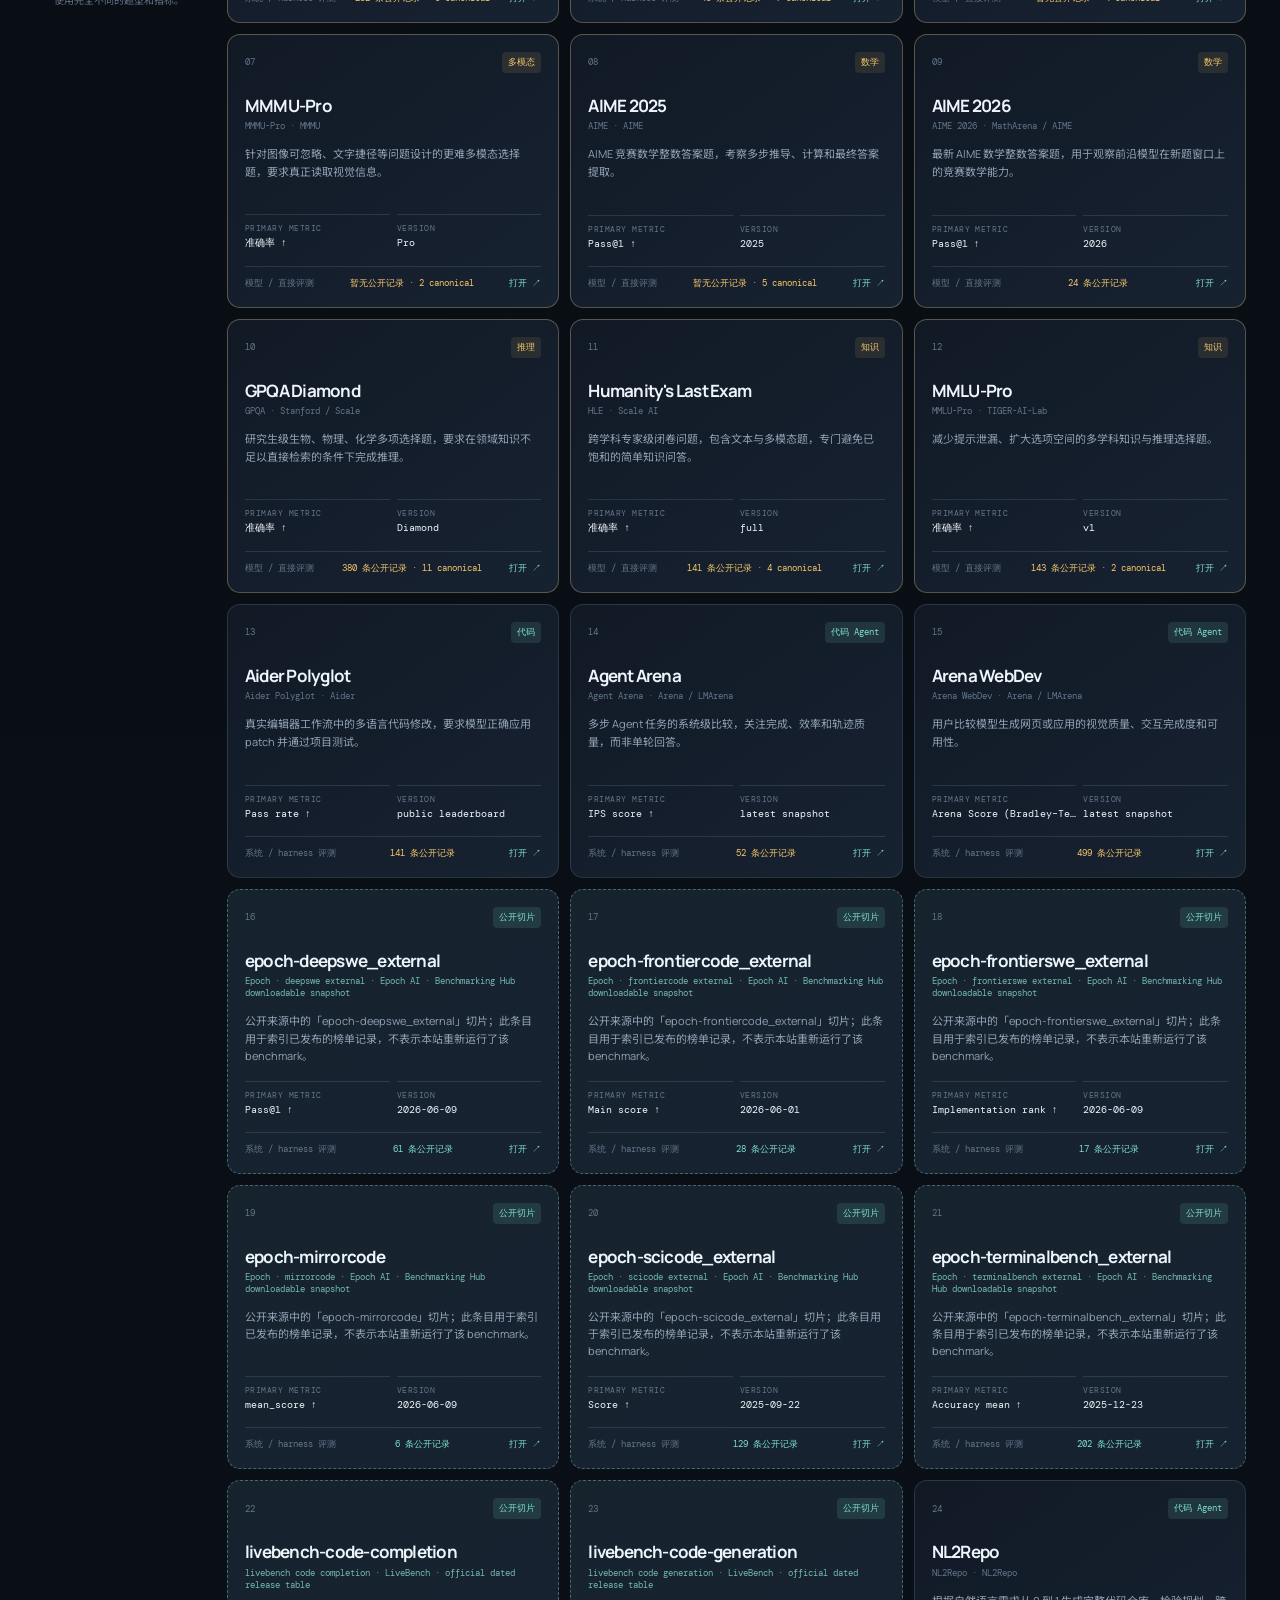
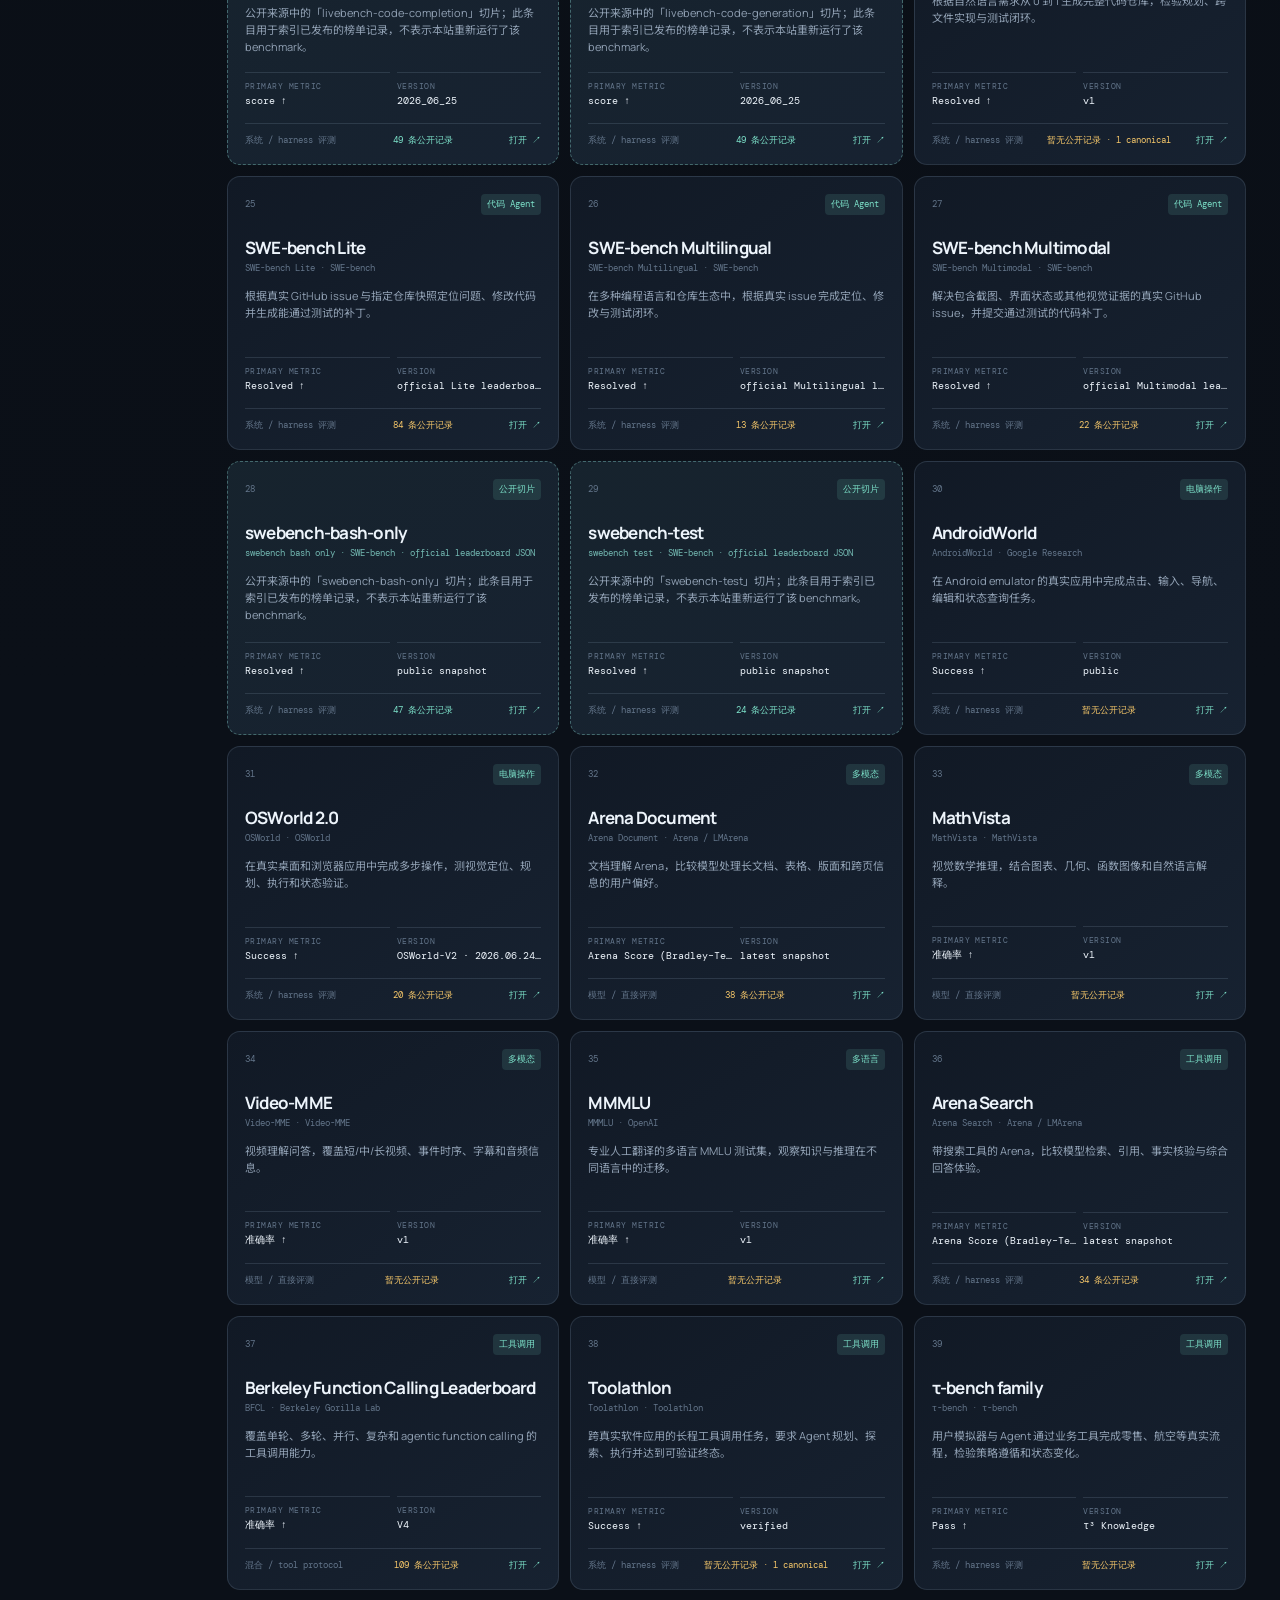
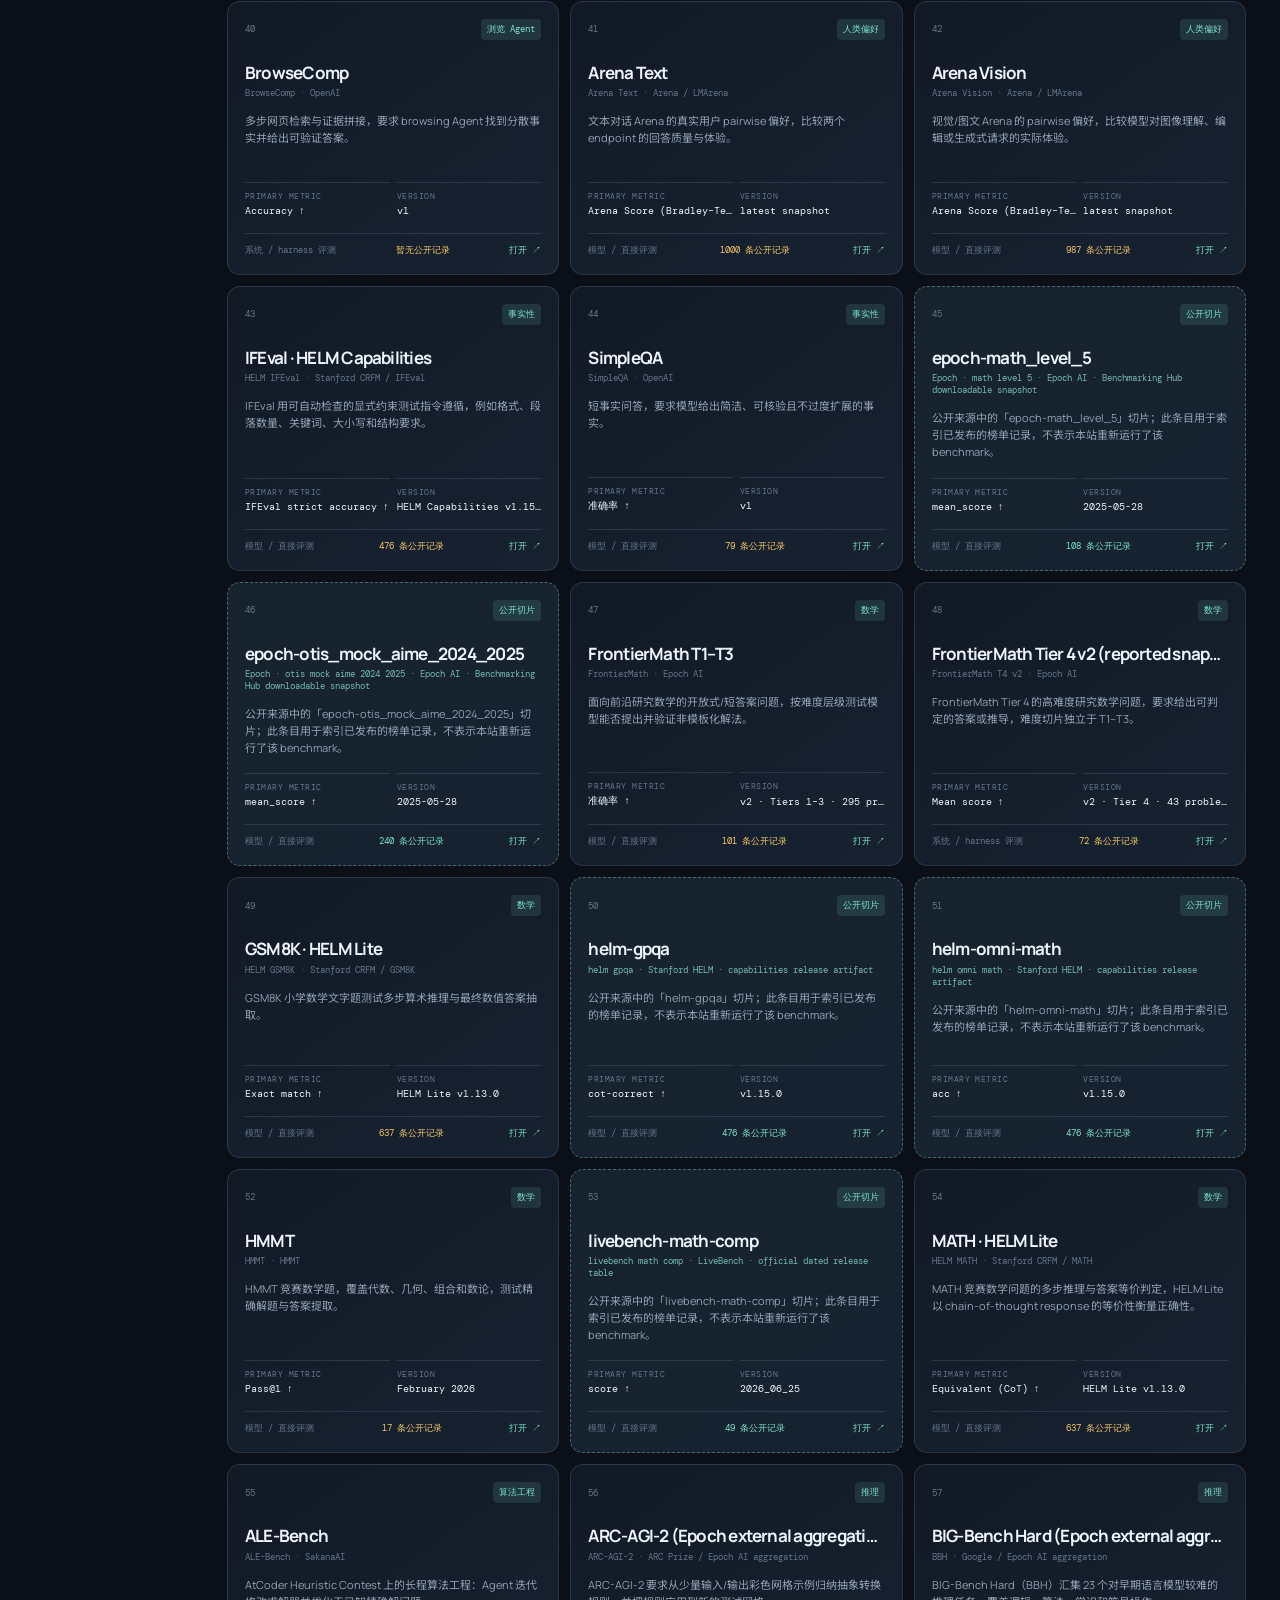
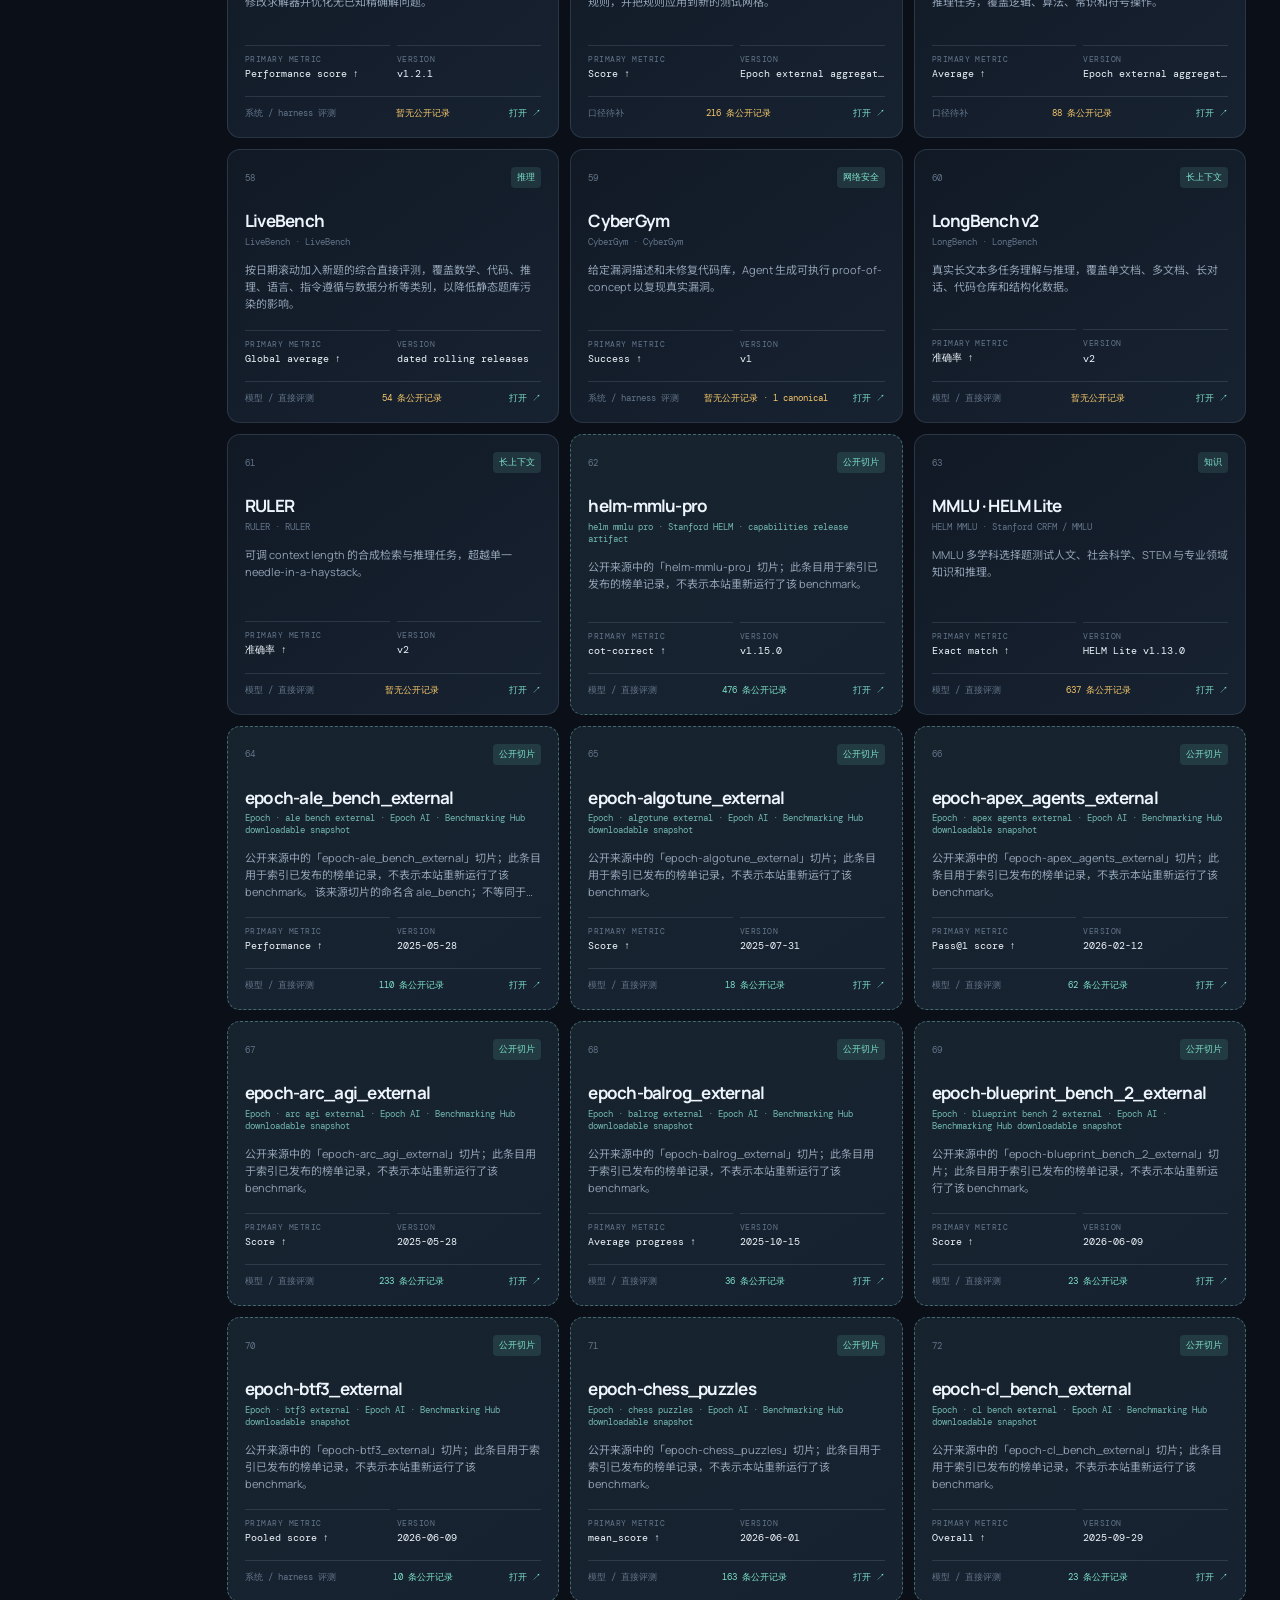
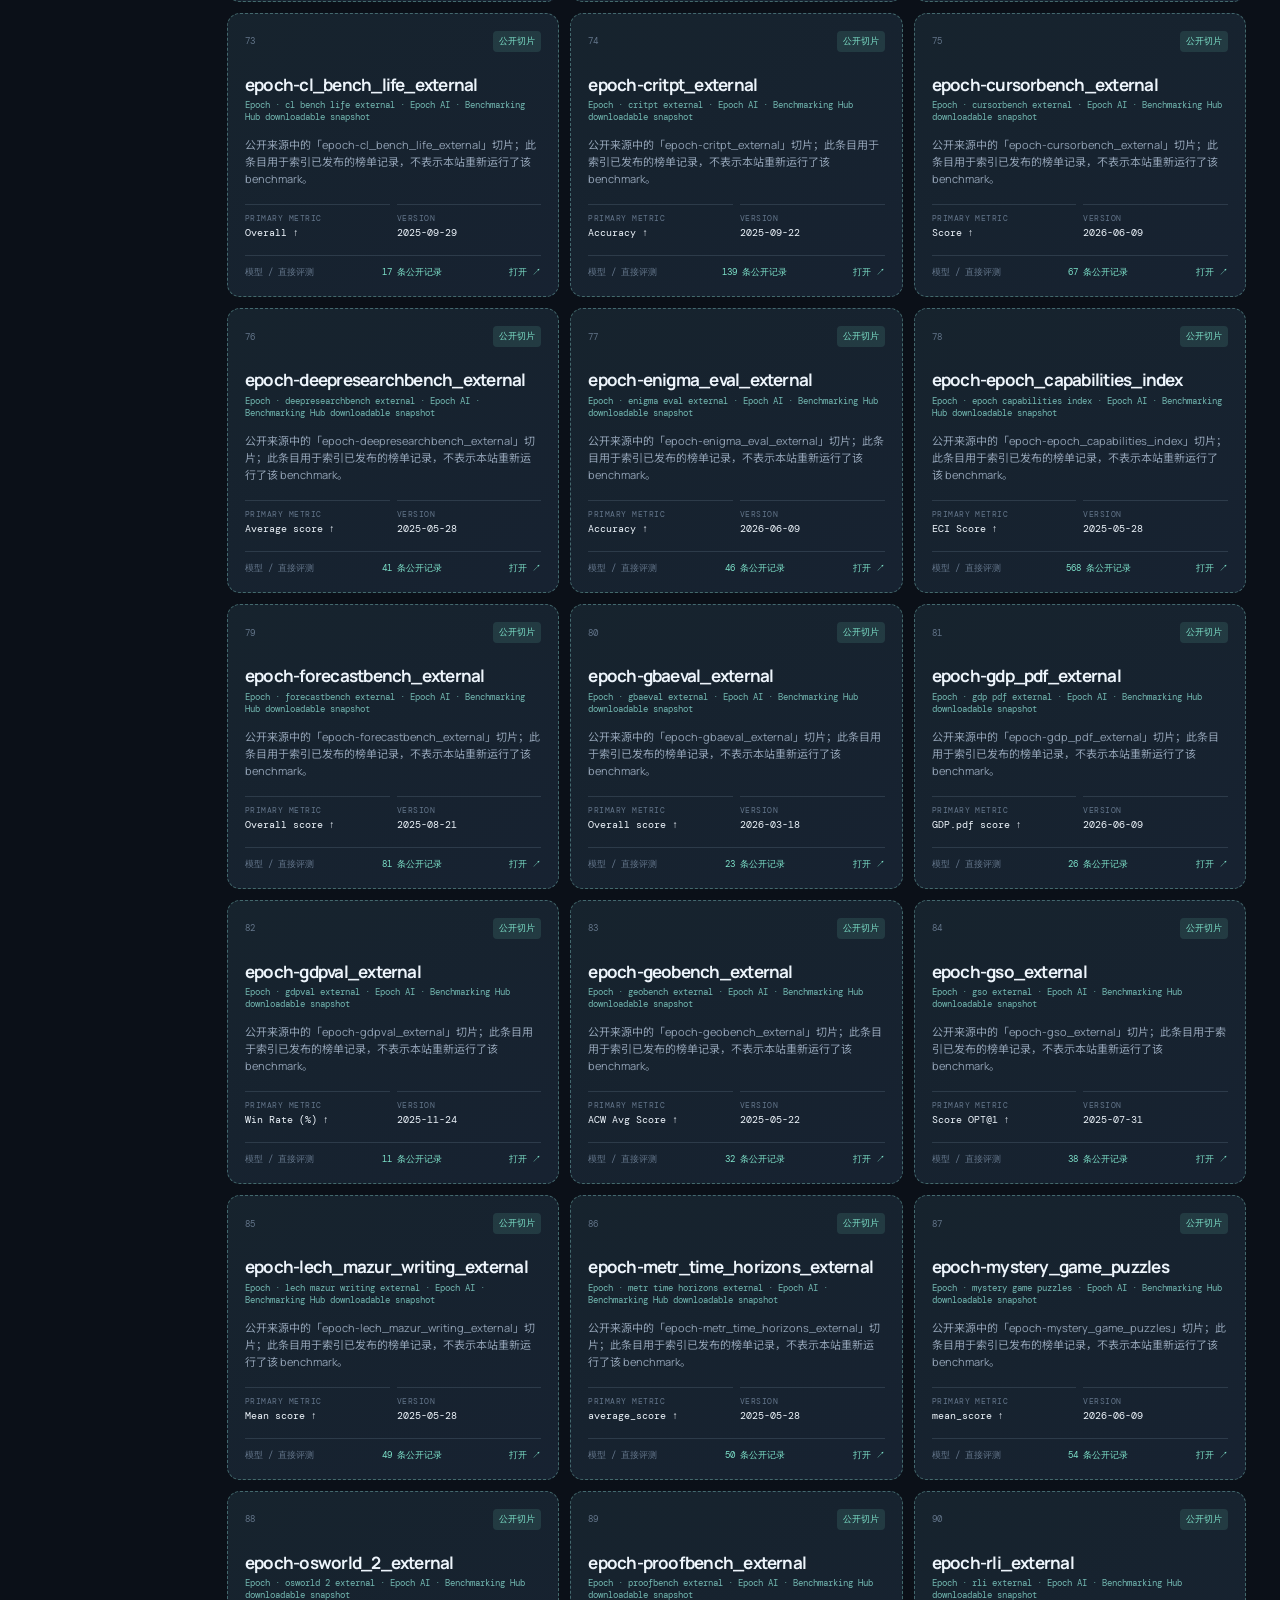
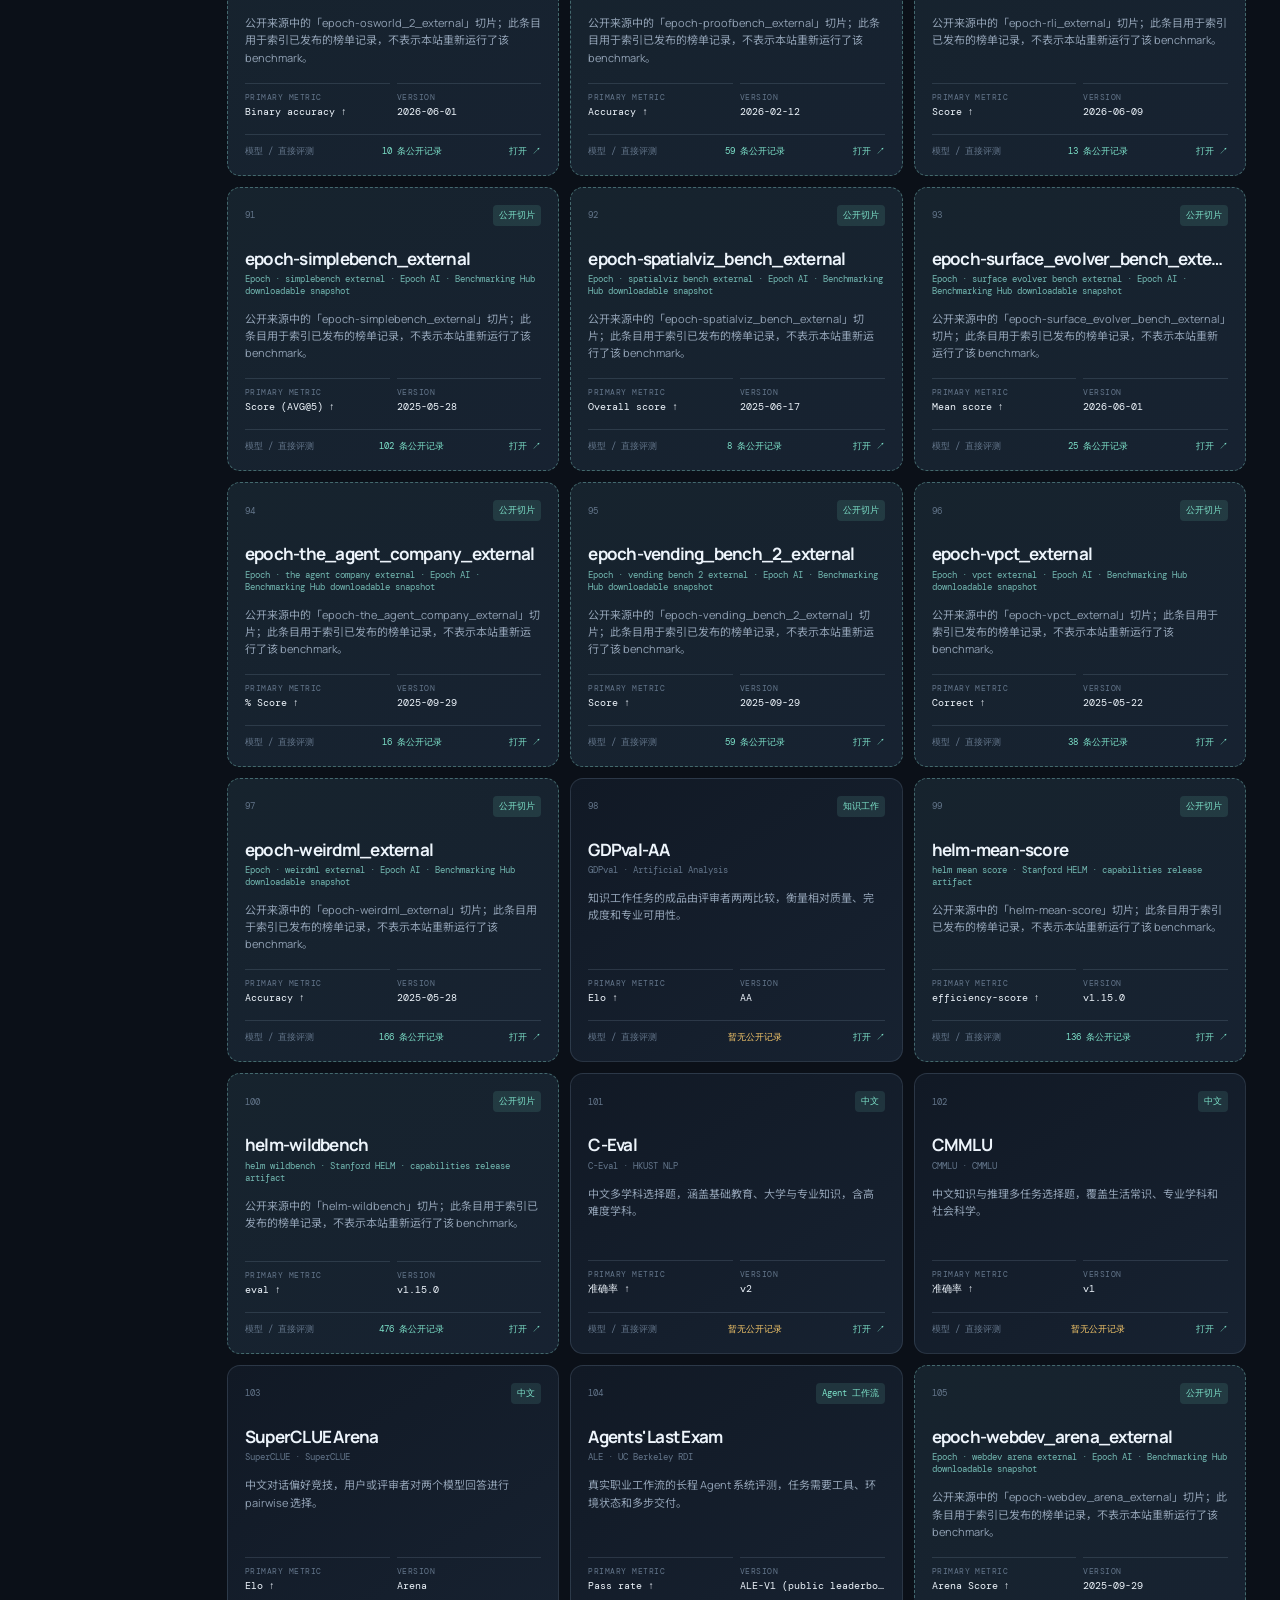
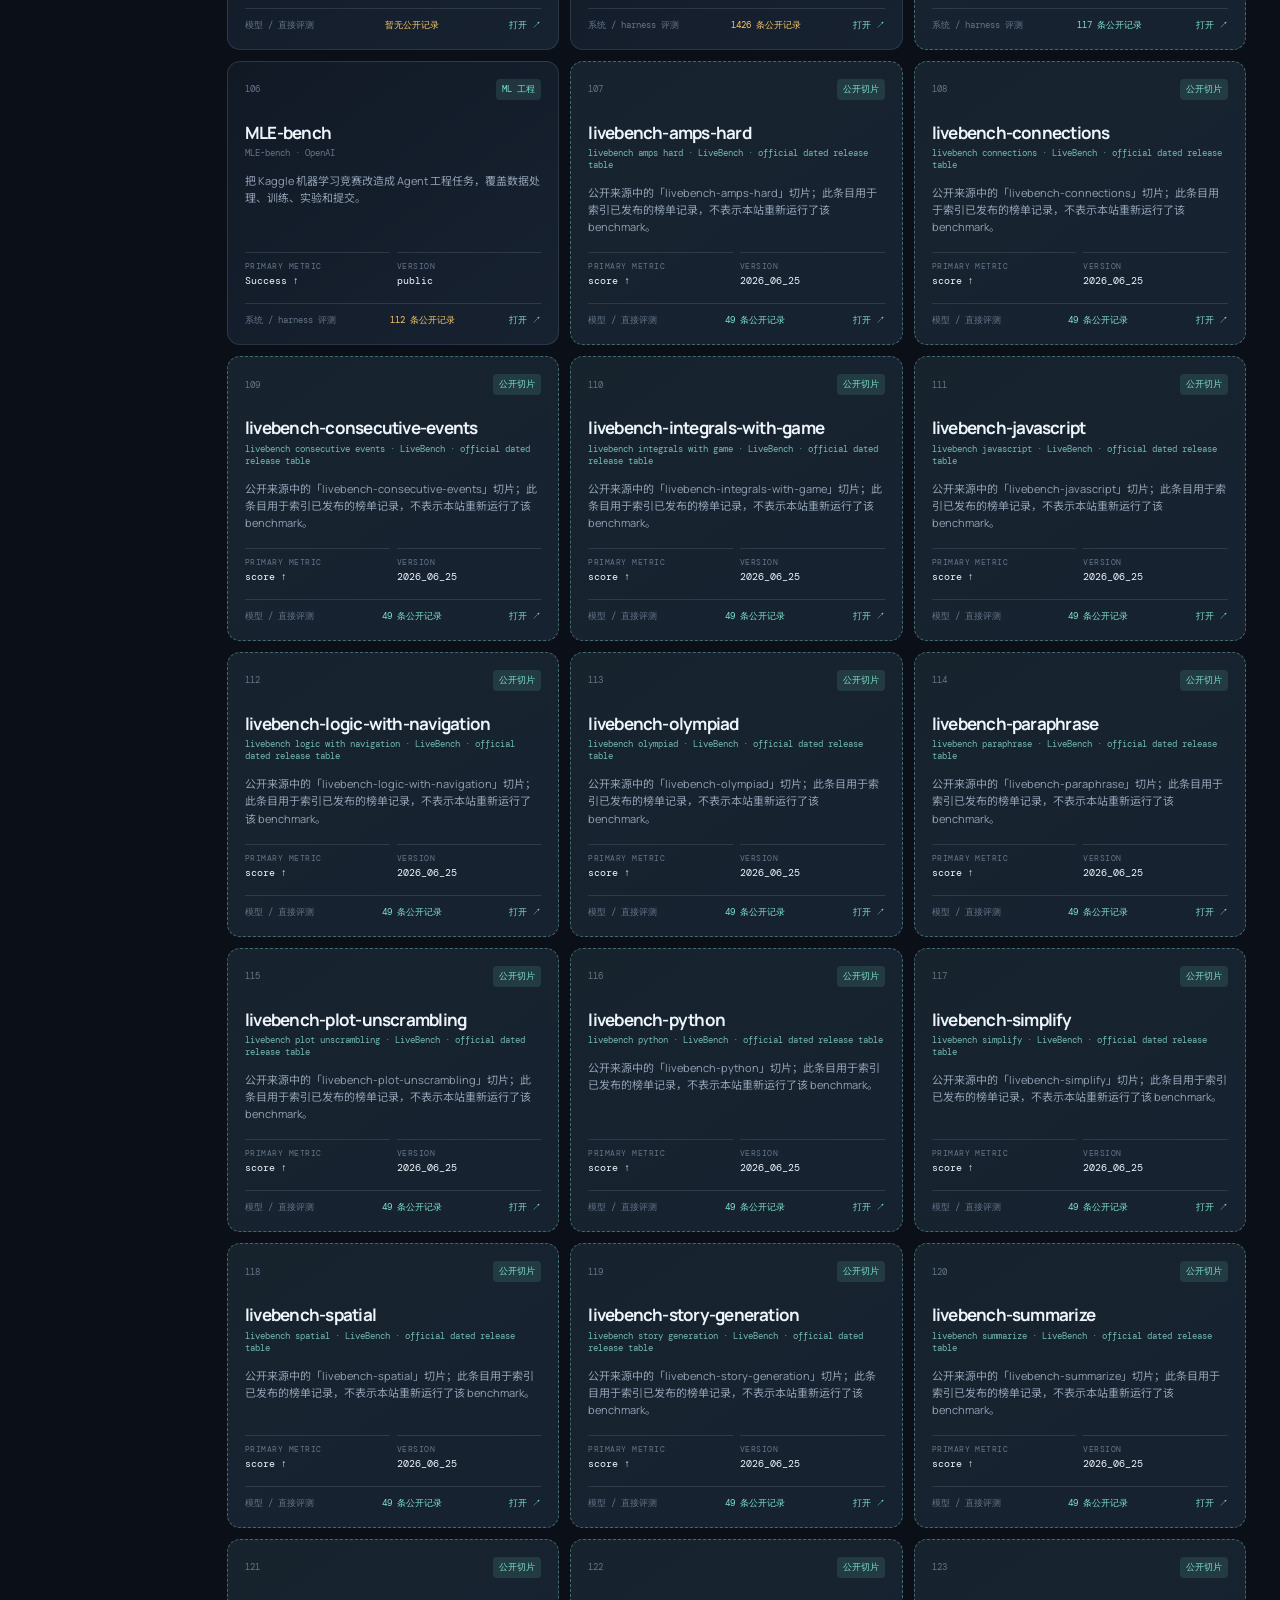
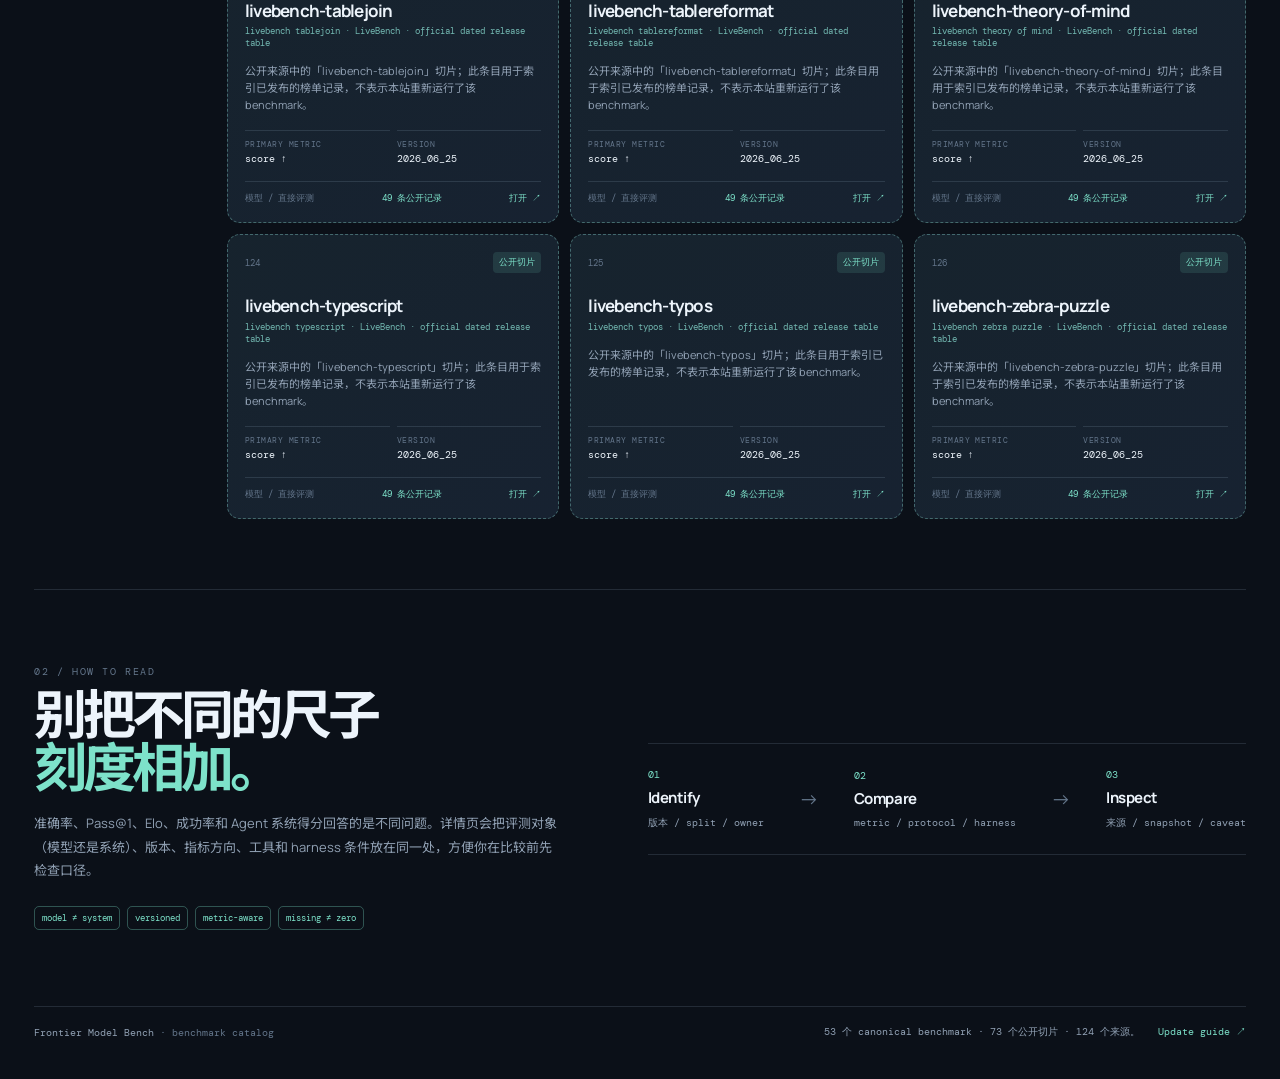
==== commit f000a6b5: "Add long-horizon benchmark atlas Index scientific, software, browser, computer-use, and tool-agent b" ====
--- a/benchmarks.html
+++ b/benchmarks.html
@@ -25,6 +25,7 @@
         <nav class="topnav bench-nav" aria-label="主导航">
           <a href="index.html#matrix">Evaluations</a>
           <a class="active" href="benchmarks.html" aria-current="page">Benchmarks</a>
+          <a href="long-horizon.html">Long Horizon</a>
           <a href="models.html">Models</a>
           <a href="data/derived/site.json" target="_blank" rel="noreferrer">Data ↗</a>
         </nav>
@@ -42,6 +43,7 @@
             <p class="bench-hero-lede">每一个分数背后都有一套题目、协议和判定器。这里把评测本身拆开讲清楚：它测什么、适合回答什么问题，以及哪些结果不能直接横比。</p>
             <div class="bench-hero-actions">
               <a class="accent-button" href="#catalog">浏览全部 benchmark <span>↓</span></a>
+              <a class="quiet-link" href="long-horizon.html">长程 Agent crosswalk <span>↗</span></a>
               <a class="quiet-link" href="index.html#matrix">回到评测矩阵 <span>↗</span></a>
             </div>
           </div>
--- a/styles.css
+++ b/styles.css
@@ -125,6 +125,13 @@
 .view-switcher { display: flex; border-bottom: 1px solid var(--line); }
 .view-tab { padding: 8px 12px 9px; border: 0; border-bottom: 2px solid transparent; background: transparent; color: var(--muted); font: 11px var(--mono); cursor: pointer; }
 .view-tab:hover, .view-tab.active { color: var(--text); border-bottom-color: var(--accent); }
+
+#matrix > .section-heading { margin-bottom: 16px; padding-bottom: 19px; border-bottom: 1px solid var(--line); }
+#matrix > .section-heading h2 { font-size: clamp(29px, 3.4vw, 43px); }
+#matrix .control-bar { margin-bottom: 11px; padding: 11px; border: 1px solid var(--line); border-radius: 13px; background: color-mix(in srgb, var(--surface) 88%, transparent); box-shadow: 0 12px 34px rgba(0, 0, 0, .09); }
+#matrix .active-filters:empty { display: none; }
+#matrix .preset-hint { margin: 1px 2px 11px; }
+#matrix .coverage-note { margin: 0 2px 13px; padding-left: 10px; border-left: 2px solid color-mix(in srgb, var(--accent) 48%, transparent); }
 
 /* Two complementary reading modes: release-level model atlas and
    protocol-level system runs.  The original matrix/card styles remain the
@@ -226,24 +233,45 @@
 .active-filters { display: flex; gap: 7px; min-height: 26px; flex-wrap: wrap; }
 .filter-chip { display: inline-flex; align-items: center; gap: 5px; color: var(--accent); background: var(--accent-soft); border-radius: 999px; padding: 4px 8px; font: 10px var(--mono); }
 
-.matrix-frame { position: relative; border: 1px solid var(--line); border-radius: 14px; overflow: hidden; background: var(--surface); box-shadow: var(--shadow); }
+.matrix-tools { display: flex; align-items: center; justify-content: space-between; gap: 18px; min-height: 48px; margin-bottom: 9px; padding: 7px 8px 7px 13px; border: 1px solid var(--line); border-radius: 11px; background: linear-gradient(110deg, color-mix(in srgb, var(--accent) 6%, var(--surface)), var(--surface)); }
+.matrix-tools-copy { min-width: 0; display: flex; align-items: baseline; gap: 10px; color: var(--muted-2); font: 9px var(--mono); }
+.matrix-tools-kicker { flex: 0 0 auto; color: var(--accent); font-size: 9px; letter-spacing: .11em; }
+.matrix-tools-actions { display: flex; align-items: center; justify-content: flex-end; gap: 7px; }
+.matrix-scope-wrap select { width: 96px; min-width: 96px; height: 34px; border-radius: 8px; font: 9px var(--mono); }
+.density-switcher { display: inline-flex; gap: 2px; padding: 2px; border: 1px solid var(--line); border-radius: 8px; background: var(--surface-2); }
+.density-button, .matrix-home-button { height: 28px; border: 0; border-radius: 6px; padding: 0 9px; background: transparent; color: var(--muted-2); font: 9px var(--mono); cursor: pointer; }
+.density-button:hover, .matrix-home-button:hover { color: var(--text); }
+.density-button.active { color: var(--text); background: var(--surface); box-shadow: 0 2px 8px rgba(0, 0, 0, .15); }
+.matrix-jump-wrap select { width: min(235px, 24vw); min-width: 170px; height: 34px; border-radius: 8px; font: 10px var(--mono); }
+.matrix-page-controls { display: inline-flex; gap: 2px; padding: 2px; border: 1px solid var(--line); border-radius: 8px; background: var(--surface-2); }
+.matrix-page-button { width: 29px; height: 28px; border: 0; border-radius: 6px; background: transparent; color: var(--muted); font: 13px var(--mono); cursor: pointer; }
+.matrix-page-button:hover:not(:disabled) { background: var(--surface); color: var(--accent); }
+.matrix-page-button:disabled { opacity: .3; cursor: default; }
+.matrix-home-button { height: 34px; border: 1px solid var(--line); background: var(--surface); }
+
+.matrix-frame { --model-column-width: 215px; --metric-column-width: 108px; --score-row-height: 73px; position: relative; border: 1px solid var(--line); border-radius: 14px; overflow: hidden; background: var(--surface); box-shadow: 0 22px 70px rgba(0, 0, 0, .22); }
+.matrix-frame[data-density="compact"] { --model-column-width: 192px; --metric-column-width: 84px; --score-row-height: 61px; }
 .matrix-scroll { overflow-x: auto; }
+.matrix-frame > .matrix-scroll { max-height: min(72vh, 760px); overflow: auto; scrollbar-gutter: stable; overscroll-behavior: contain; }
+.matrix-frame > .matrix-scroll:focus-visible { outline: 2px solid var(--accent); outline-offset: -2px; }
 .matrix-table { width: 100%; min-width: 940px; border-collapse: collapse; table-layout: auto; }
 .matrix-table th, .matrix-table td { border-right: 1px solid var(--line); border-bottom: 1px solid var(--line); }
 .matrix-table th:last-child, .matrix-table td:last-child { border-right: 0; }
 .matrix-table tbody tr:last-child td { border-bottom: 0; }
-.matrix-table thead th { height: 58px; padding: 10px 9px; text-align: left; vertical-align: bottom; background: var(--surface-2); color: var(--muted-2); font: 9px var(--mono); letter-spacing: .05em; }
+.matrix-table thead th { position: sticky; top: 0; z-index: 2; height: 58px; padding: 10px 9px; text-align: left; vertical-align: bottom; background: color-mix(in srgb, var(--surface-2) 95%, transparent); color: var(--muted-2); font: 9px var(--mono); letter-spacing: .05em; box-shadow: 0 1px 0 var(--line); }
 .matrix-table thead th:not(:first-child) { text-align: center; }
-.matrix-table th:first-child, .matrix-table td:first-child { width: 215px; position: sticky; left: 0; z-index: 2; }
-.matrix-table th:not(:first-child), .matrix-table td:not(:first-child) { width: 108px; min-width: 108px; }
-.matrix-table thead th:first-child { z-index: 3; background: var(--surface-2); }
-.matrix-table tbody td:first-child { background: var(--surface); }
+.matrix-table th:first-child, .matrix-table td:first-child { width: var(--model-column-width); min-width: var(--model-column-width); position: sticky; left: 0; }
+.matrix-table th:not(:first-child), .matrix-table td:not(:first-child) { width: var(--metric-column-width); min-width: var(--metric-column-width); }
+.matrix-table thead th:first-child { z-index: 4; background: var(--surface-2); }
+.matrix-table tbody td:first-child { z-index: 1; background: var(--surface); box-shadow: 1px 0 0 var(--line), 8px 0 18px rgba(0, 0, 0, .05); }
 .bench-head { display: flex; flex-direction: column; align-items: center; gap: 3px; }
 .bench-head strong { color: var(--text); font: 11px var(--sans); letter-spacing: -.02em; }
 .bench-head small { font-size: 9px; color: var(--muted-2); }
 .model-cell { padding: 13px 14px; cursor: pointer; }
 .model-cell:hover { background: var(--surface-2) !important; }
 .model-line { display: flex; align-items: center; gap: 9px; }
+.matrix-table .model-line > span:last-child { min-width: 0; }
+.matrix-table .model-name, .matrix-table .model-provider { overflow: hidden; text-overflow: ellipsis; white-space: nowrap; }
 .model-mark { width: 27px; height: 27px; flex: 0 0 27px; display: grid; place-items: center; border-radius: 8px; background: var(--surface-3); color: var(--accent); font: 12px var(--mono); font-weight: 500; }
 .model-name { font-size: 12px; font-weight: 700; letter-spacing: -.02em; }
 .model-provider { display: block; color: var(--muted-2); font-size: 10px; margin-top: 2px; }
@@ -254,7 +282,7 @@
 .mapping-curated-alias { color: var(--yellow); border-color: color-mix(in srgb, var(--yellow) 38%, transparent); }
 .mapping-heuristic-alias { color: var(--red); border-color: color-mix(in srgb, var(--red) 38%, transparent); }
 .mapping-exact-alias { color: var(--accent); border-color: color-mix(in srgb, var(--accent) 32%, transparent); }
-.score-cell { height: 73px; padding: 8px 6px; text-align: center; cursor: pointer; transition: background .18s; }
+.score-cell { height: var(--score-row-height); padding: 8px 6px; text-align: center; cursor: pointer; transition: background .18s; }
 .score-cell:hover { background: var(--surface-3) !important; }
 .score-value { display: block; font: 13px var(--mono); font-weight: 500; }
 .score-unit { color: var(--muted-2); font: 9px var(--mono); }
@@ -279,6 +307,22 @@
 .score-missing { color: var(--muted-2); }
 .score-missing .score-value { color: var(--muted-2); font-size: 18px; }
 .score-missing .score-setting { color: var(--muted-2); }
+.score-variant { background: color-mix(in srgb, var(--yellow) 6%, var(--surface)); }
+.score-variant .score-value { color: var(--yellow); font-size: 12px; }
+.score-variant .score-value small { color: var(--muted-2); }
+.matrix-frame[data-density="compact"] .matrix-table thead th { height: 51px; padding: 7px 5px; }
+.matrix-frame[data-density="compact"] .bench-head strong { max-width: 76px; overflow: hidden; font-size: 10px; text-overflow: ellipsis; white-space: nowrap; }
+.matrix-frame[data-density="compact"] .bench-head small { max-width: 76px; overflow: hidden; font-size: 8px; text-overflow: ellipsis; white-space: nowrap; }
+.matrix-frame[data-density="compact"] .model-cell { padding: 9px 10px; }
+.matrix-frame[data-density="compact"] .model-mark { width: 23px; height: 23px; flex-basis: 23px; font-size: 10px; }
+.matrix-frame[data-density="compact"] .model-name { font-size: 11px; }
+.matrix-frame[data-density="compact"] .model-provider { font-size: 9px; }
+.matrix-frame[data-density="compact"] .model-badges { gap: 3px; margin: 5px 0 0 32px; }
+.matrix-frame[data-density="compact"] .model-badge { padding: 1px 4px; font-size: 8px; }
+.matrix-frame[data-density="compact"] .score-cell { padding: 5px 4px; }
+.matrix-frame[data-density="compact"] .score-value { font-size: 12px; }
+.matrix-frame[data-density="compact"] .score-evidence { max-width: 76px; padding: 1px 4px; font-size: 7px; }
+.matrix-frame[data-density="compact"] .score-setting { max-width: 74px; margin-top: 2px; font-size: 8px; }
 .empty-state { padding: 70px 20px; text-align: center; }
 .empty-icon { color: var(--muted-2); font: 30px var(--mono); }
 .empty-state h3 { margin: 8px 0 5px; font-size: 16px; }
@@ -291,13 +335,22 @@
 .legend-dash { color: var(--muted); font-size: 14px; margin-right: 4px; vertical-align: -1px; }
 .legend-spacer { flex: 1; }
 
-.public-evidence-section { margin-top: 18px; border: 1px solid color-mix(in srgb, var(--yellow) 25%, var(--line)); border-radius: 13px; background: color-mix(in srgb, var(--yellow) 3%, var(--surface)); overflow: hidden; }
-.public-evidence-heading { display: flex; align-items: end; justify-content: space-between; gap: 18px; padding: 15px 16px 12px; border-bottom: 1px solid var(--line); }
-.public-evidence-heading h3 { margin: 0 0 4px; font-size: 15px; letter-spacing: -.03em; }
-.public-evidence-heading p { max-width: 650px; margin: 0; color: var(--muted-2); font: 10px var(--mono); line-height: 1.6; }
-.public-evidence-actions { display: inline-flex; align-items: center; gap: 10px; white-space: nowrap; }
+.public-evidence-section { margin-top: 16px; border: 1px solid var(--line); border-radius: 11px; background: color-mix(in srgb, var(--surface-2) 50%, var(--surface)); overflow: hidden; transition: border-color .2s, background .2s; }
+.public-evidence-section.expanded { border-color: color-mix(in srgb, var(--yellow) 27%, var(--line)); background: color-mix(in srgb, var(--yellow) 3%, var(--surface)); }
+.public-evidence-heading { display: flex; align-items: center; justify-content: space-between; gap: 16px; min-height: 53px; padding: 8px 11px 8px 8px; }
+.public-evidence-section.expanded .public-evidence-heading { border-bottom: 1px solid var(--line); }
+.public-evidence-toggle { min-width: 0; flex: 1; display: grid; grid-template-columns: 29px minmax(0, 1fr) auto; align-items: center; gap: 10px; border: 0; border-radius: 8px; padding: 5px 7px; background: transparent; color: var(--text); text-align: left; cursor: pointer; }
+.public-evidence-toggle:hover { background: var(--surface-2); }
+.public-evidence-toggle:focus-visible { outline: 2px solid var(--accent); outline-offset: 1px; }
+.public-evidence-toggle-icon { width: 27px; height: 27px; display: grid; place-items: center; border: 1px solid var(--line-strong); border-radius: 7px; color: var(--accent); font: 15px var(--mono); }
+.public-evidence-title-label { display: block; font-size: 13px; font-weight: 700; letter-spacing: -.02em; }
+.public-evidence-toggle .section-note { display: block; margin-top: 2px; overflow: hidden; text-overflow: ellipsis; white-space: nowrap; }
+.public-evidence-toggle-label { color: var(--muted-2); font: 9px var(--mono); white-space: nowrap; }
+.public-evidence-actions { flex: 0 0 auto; display: inline-flex; align-items: center; gap: 10px; white-space: nowrap; }
 .public-evidence-actions a { color: var(--accent); font: 10px var(--mono); text-decoration: none; }
 .public-evidence-actions a:hover { text-decoration: underline; }
+.public-evidence-body { display: grid; }
+.public-evidence-intro { margin: 0; padding: 11px 16px; border-bottom: 1px solid var(--line); color: var(--muted-2); font: 10px var(--mono); line-height: 1.65; }
 .public-evidence-list { display: grid; }
 .public-evidence-row { display: grid; grid-template-columns: minmax(0, 1fr) minmax(220px, .65fr); gap: 14px; padding: 12px 16px; border-bottom: 1px solid var(--line); }
 .public-evidence-row:last-child { border-bottom: 0; }
@@ -435,6 +488,10 @@
   .workspace-tabs { align-items: stretch; flex-direction: column; gap: 13px; }
   .workspace-tabs .mode-switcher, .workspace-tabs .view-switcher { align-self: flex-start; }
   .run-cards-grid { grid-template-columns: 1fr 1fr; }
+  .matrix-tools { align-items: flex-start; flex-direction: column; gap: 7px; }
+  .matrix-tools-actions { width: 100%; justify-content: flex-start; }
+  .matrix-jump-wrap { flex: 1; }
+  .matrix-jump-wrap select { width: 100%; }
   .public-evidence-row { grid-template-columns: 1fr; gap: 8px; }
   .public-alias-grid { grid-template-columns: repeat(2, minmax(0, 1fr)); }
 }
@@ -473,12 +530,27 @@
   .sort-select { grid-column: 1 / -1; }
   .toggle-control { justify-content: start; padding-left: 0; }
   .text-button { justify-self: end; }
+  #matrix .control-bar { padding: 9px; }
+  .matrix-tools { padding: 9px; }
+  .matrix-tools-copy { width: 100%; align-items: flex-start; justify-content: space-between; }
+  .matrix-tools-actions { display: flex; flex-wrap: wrap; }
+  .matrix-scope-wrap { flex: 0 0 auto; }
+  .matrix-jump-wrap { min-width: 0; flex: 1 1 170px; }
+  .matrix-jump-wrap select { min-width: 0; }
+  .matrix-home-button { padding-inline: 8px; }
+  .matrix-frame { --model-column-width: 188px; }
+  .matrix-frame[data-density="compact"] { --model-column-width: 174px; --metric-column-width: 78px; }
+  .matrix-frame > .matrix-scroll { max-height: 68vh; }
   .table-legend { gap: 9px; }
   .legend-spacer { display: none; }
   .cards-grid, .spotlight-grid, .run-cards-grid { grid-template-columns: 1fr; }
   .run-summary { align-items: start; flex-direction: column; gap: 4px; }
   .run-badge { max-width: 100%; }
-  .public-evidence-heading { align-items: start; flex-direction: column; gap: 6px; }
+  .public-evidence-heading { align-items: stretch; flex-direction: column; gap: 5px; }
+  .public-evidence-toggle { grid-template-columns: 29px minmax(0, 1fr); }
+  .public-evidence-toggle-label { display: none; }
+  .public-evidence-actions { padding: 0 7px 5px 46px; gap: 12px; overflow-x: auto; }
+  .public-evidence-intro { padding: 10px 12px; }
   .public-alias-heading { align-items: start; flex-direction: column; gap: 5px; }
   .public-alias-grid { grid-template-columns: 1fr; }
   .evidence-row-grid { grid-template-columns: 1fr; }
